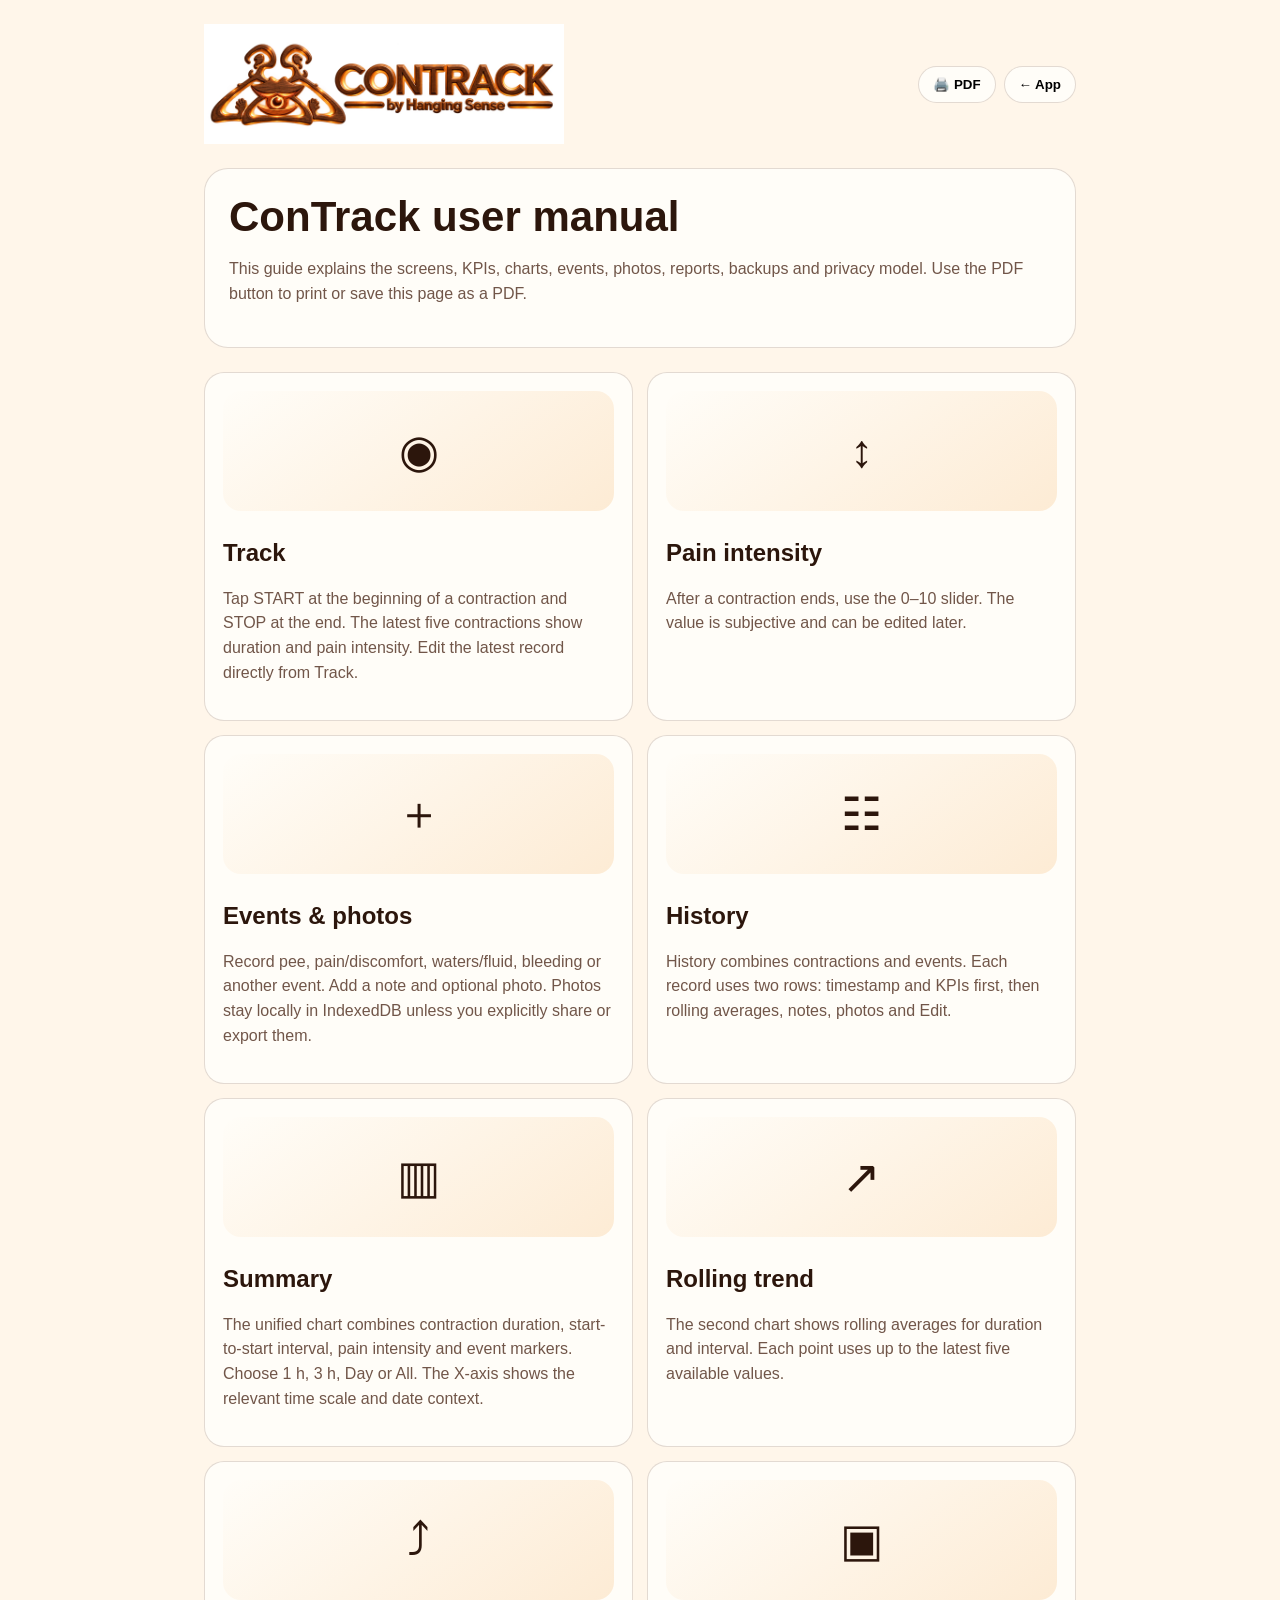
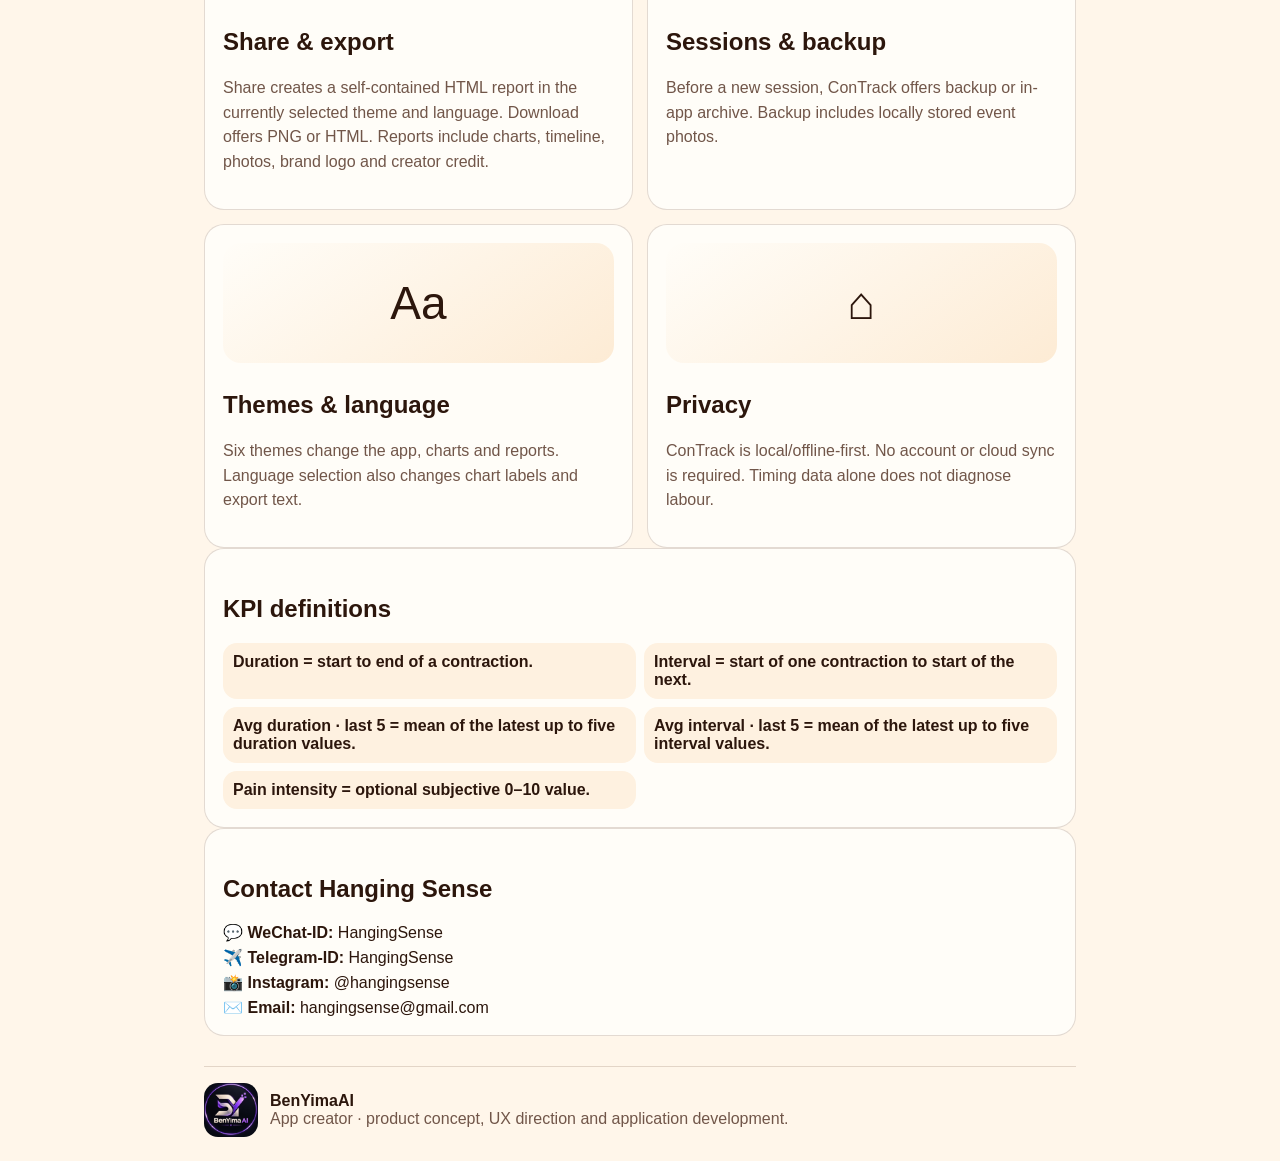
==== user-manual.html @ d6f20c55 "Add printable ConTrack V4.5 user manual" ====
<!doctype html><html lang="en"><head><meta charset="utf-8"><meta name="viewport" content="width=device-width,initial-scale=1"><title>ConTrack User Manual</title><style>:root{--bg:#fff6ea;--surface:#fffdf8;--text:#2c160c;--muted:#715649;--primary:#7b2f0e;--accent:#f39a32;--line:rgba(81,39,15,.16)}*{box-sizing:border-box}body{margin:0;background:var(--bg);color:var(--text);font:16px -apple-system,BlinkMacSystemFont,"Segoe UI",sans-serif}.page{max-width:920px;margin:auto;padding:24px}.top{display:flex;align-items:center;justify-content:space-between;gap:18px}.brand{max-width:360px;width:55%;height:auto}.actions{display:flex;gap:8px;flex-wrap:wrap}.actions button{border:1px solid var(--line);background:var(--surface);padding:10px 14px;border-radius:999px;font-weight:800}.hero{margin:24px 0;padding:24px;border-radius:24px;background:var(--surface);border:1px solid var(--line)}h1{font-size:42px;margin:0 0 6px}h2{margin-top:28px}.sub{color:var(--muted);line-height:1.55}.grid{display:grid;grid-template-columns:1fr 1fr;gap:14px}.card{background:var(--surface);border:1px solid var(--line);border-radius:20px;padding:18px}.visual{height:120px;border-radius:18px;background:linear-gradient(145deg,var(--surface),color-mix(in srgb,var(--accent) 18%,var(--surface)));display:grid;place-items:center;font-size:46px;margin-bottom:12px}.kpi{display:grid;grid-template-columns:1fr 1fr;gap:8px}.pill{padding:10px;border-radius:14px;background:color-mix(in srgb,var(--accent) 12%,var(--surface));font-weight:700}.contact{display:grid;gap:6px}.creator{margin-top:30px;padding-top:16px;border-top:1px solid var(--line);display:flex;align-items:center;gap:12px;color:var(--muted)}.creator img{width:54px;height:54px;border-radius:14px}.creator b{color:var(--text)}@media(max-width:680px){.grid{grid-template-columns:1fr}.top{align-items:flex-start;flex-direction:column}.brand{width:100%;max-width:440px}}@media print{.actions{display:none}.page{max-width:none;padding:10mm}.card,.hero{break-inside:avoid}body{background:#fff}}</style></head><body><main class="page"><div class="top"><img class="brand" src="brand-lockup.png" alt="ConTrack by Hanging Sense"><div class="actions"><button id="printBtn">🖨️ PDF</button><button onclick="history.back()">← App</button></div></div><section class="hero"><h1 id="title">User manual</h1><p class="sub" id="intro"></p></section><div class="grid" id="manualGrid"></div><section class="card"><h2 id="kpiTitle"></h2><div class="kpi" id="kpis"></div></section><section class="card"><h2 id="contactTitle"></h2><div class="contact"><div>💬 <b>WeChat-ID:</b> HangingSense</div><div>✈️ <b>Telegram-ID:</b> HangingSense</div><div>📸 <b>Instagram:</b> @hangingsense</div><div>✉️ <b>Email:</b> hangingsense@gmail.com</div></div></section><div class="creator"><img src="creator-benyima-ai.png" alt="BenYimaAI"><div><b>BenYimaAI</b><br><span id="creatorText"></span></div></div></main><script>const q=new URLSearchParams(location.search),lang=q.get('lang')||'en',theme=q.get('theme')||'hanging';const themes={hanging:['#fff6ea','#fffdf8','#2c160c','#715649','#7b2f0e','#f39a32'],terracotta:['#fff1e9','#fffaf6','#331610','#7c5048','#983f28','#ed8c65'],sage:['#f3f6ed','#fbfcf8','#17251c','#55675b','#365944','#c37432'],plum:['#f8f0f6','#fffafd','#2b1728','#70576d','#60304e','#d47a42'],night:['#101217','#1d2028','#fff5ea','#cbb9a8','#f0a45d','#ffb259'],ivory:['#fbf8f0','#fff','#1d1a17','#696158','#2f2923','#b97834']};const th=themes[theme]||themes.hanging;['--bg','--surface','--text','--muted','--primary','--accent'].forEach((k,i)=>document.documentElement.style.setProperty(k,th[i]));const EN={title:'ConTrack user manual',intro:'This guide explains the screens, KPIs, charts, events, photos, reports, backups and privacy model. Use the PDF button to print or save this page as a PDF.',track:'Track',trackD:'Tap START at the beginning of a contraction and STOP at the end. The latest five contractions show duration and pain intensity. Edit the latest record directly from Track.',pain:'Pain intensity',painD:'After a contraction ends, use the 0–10 slider. The value is subjective and can be edited later.',events:'Events & photos',eventsD:'Record pee, pain/discomfort, waters/fluid, bleeding or another event. Add a note and optional photo. Photos stay locally in IndexedDB unless you explicitly share or export them.',history:'History',historyD:'History combines contractions and events. Each record uses two rows: timestamp and KPIs first, then rolling averages, notes, photos and Edit.',summary:'Summary',summaryD:'The unified chart combines contraction duration, start-to-start interval, pain intensity and event markers. Choose 1 h, 3 h, Day or All. The X-axis shows the relevant time scale and date context.',trend:'Rolling trend',trendD:'The second chart shows rolling averages for duration and interval. Each point uses up to the latest five available values.',reports:'Share & export',reportsD:'Share creates a self-contained HTML report in the currently selected theme and language. Download offers PNG or HTML. Reports include charts, timeline, photos, brand logo and creator credit.',sessions:'Sessions & backup',sessionsD:'Before a new session, ConTrack offers backup or in-app archive. Backup includes locally stored event photos.',themes:'Themes & language',themesD:'Six themes change the app, charts and reports. Language selection also changes chart labels and export text.',privacy:'Privacy',privacyD:'ConTrack is local/offline-first. No account or cloud sync is required. Timing data alone does not diagnose labour.',kpiTitle:'KPI definitions',duration:'Duration = start to end of a contraction.',interval:'Interval = start of one contraction to start of the next.',avgD:'Avg duration · last 5 = mean of the latest up to five duration values.',avgI:'Avg interval · last 5 = mean of the latest up to five interval values.',painK:'Pain intensity = optional subjective 0–10 value.',contactTitle:'Contact Hanging Sense',creatorText:'App creator · product concept, UX direction and application development.'};const DE={title:'ConTrack Bedienungsanleitung',intro:'Diese Anleitung erklärt Bildschirme, KPIs, Diagramme, Ereignisse, Fotos, Berichte, Sicherungen und Datenschutz. Über PDF kann diese Seite gedruckt oder als PDF gespeichert werden.',track:'Track / Wehentimer',trackD:'START beim Beginn einer Wehe und STOP beim Ende tippen. Die letzten fünf Wehen zeigen Dauer und Schmerzintensität. Der letzte Eintrag kann direkt auf Track bearbeitet werden.',pain:'Schmerzintensität',painD:'Nach dem Ende einer Wehe den 0–10-Slider verwenden. Der Wert ist subjektiv und kann später bearbeitet werden.',events:'Ereignisse & Fotos',eventsD:'Toilette, Schmerz/Unwohlsein, Fruchtwasser/Flüssigkeit, Blutung oder anderes erfassen. Notiz und optionales Foto ergänzen. Fotos bleiben lokal in IndexedDB, bis sie aktiv geteilt oder exportiert werden.',history:'Verlauf',historyD:'Der Verlauf kombiniert Wehen und Ereignisse. Jeder Datensatz nutzt zwei Zeilen: Zeitstempel und KPIs oben, darunter Mittelwerte, Notizen, Foto und Bearbeiten.',summary:'Übersicht',summaryD:'Das kombinierte Diagramm zeigt Wehendauer, Start-zu-Start-Intervall, Schmerzintensität und Ereignismarker. 1 h, 3 h, Tag oder Alle wählen. Die X-Achse zeigt Zeit und Datumskontext.',trend:'Trend der letzten 5 Werte',trendD:'Das zweite Diagramm zeigt gleitende Mittelwerte für Dauer und Intervall. Jeder Punkt nutzt bis zu fünf zuletzt verfügbare Werte.',reports:'Teilen & Export',reportsD:'Teilen erzeugt einen eigenständigen HTML-Bericht im aktuell gewählten Design und in der gewählten Sprache. Download bietet PNG oder HTML. Berichte enthalten Charts, Zeitleiste, Fotos, Brand-Logo und Creator.',sessions:'Sitzungen & Sicherung',sessionsD:'Vor einer neuen Sitzung bietet ConTrack Sicherung oder Archivierung in der App an. Die Sicherung umfasst lokal gespeicherte Ereignisfotos.',themes:'Designs & Sprache',themesD:'Sechs Designs verändern App, Diagramme und Berichte. Die Sprachauswahl verändert außerdem Diagrammtexte und Exporttexte.',privacy:'Datenschutz',privacyD:'ConTrack arbeitet lokal/offline-first. Kein Konto oder Cloud-Sync ist erforderlich. Zeitdaten allein diagnostizieren keine Geburt.',kpiTitle:'KPI-Definitionen',duration:'Dauer = Beginn bis Ende einer Wehe.',interval:'Intervall = Beginn einer Wehe bis Beginn der nächsten.',avgD:'Ø Dauer · letzte 5 = Mittelwert der bis zu fünf letzten Dauerwerte.',avgI:'Ø Intervall · letzte 5 = Mittelwert der bis zu fünf letzten Intervallwerte.',painK:'Schmerzintensität = optionaler subjektiver Wert 0–10.',contactTitle:'Kontakt Hanging Sense',creatorText:'App Creator · Produktkonzept, UX-Richtung und Anwendungsentwicklung.'};const minimal={fr:{title:'Mode d’emploi ConTrack',track:'Suivi',history:'Historique',summary:'Résumé',themes:'Thèmes & langue',kpiTitle:'Définitions KPI',contactTitle:'Contact Hanging Sense'},es:{title:'Manual de ConTrack',track:'Seguimiento',history:'Historial',summary:'Resumen',themes:'Temas e idioma',kpiTitle:'Definiciones KPI',contactTitle:'Contacto Hanging Sense'},fa:{title:'راهنمای ConTrack',track:'ردیابی',history:'تاریخچه',summary:'خلاصه',themes:'پوسته و زبان',kpiTitle:'تعریف شاخص‌ها',contactTitle:'تماس با Hanging Sense'},zh:{title:'ConTrack 使用说明',track:'记录',history:'历史',summary:'总结',themes:'主题与语言',kpiTitle:'KPI 定义',contactTitle:'联系 Hanging Sense'},hi:{title:'ConTrack उपयोग निर्देश',track:'ट्रैक',history:'इतिहास',summary:'सारांश',themes:'थीम और भाषा',kpiTitle:'KPI परिभाषाएँ',contactTitle:'Hanging Sense संपर्क'},ar:{title:'دليل ConTrack',track:'التتبع',history:'السجل',summary:'الملخص',themes:'السمات واللغة',kpiTitle:'تعريف المؤشرات',contactTitle:'تواصل Hanging Sense'},ru:{title:'Инструкция ConTrack',track:'Трекер',history:'История',summary:'Сводка',themes:'Темы и язык',kpiTitle:'Определения KPI',contactTitle:'Контакты Hanging Sense'},ko:{title:'ConTrack 사용 설명서',track:'추적',history:'기록',summary:'요약',themes:'테마 및 언어',kpiTitle:'KPI 정의',contactTitle:'Hanging Sense 연락처'},ja:{title:'ConTrack 取扱説明',track:'記録',history:'履歴',summary:'概要',themes:'テーマと言語',kpiTitle:'KPI 定義',contactTitle:'Hanging Sense 連絡先'}};const T=lang==='de'?DE:{...EN,...(minimal[lang]||{})};document.documentElement.lang=lang;document.documentElement.dir=['ar','fa'].includes(lang)?'rtl':'ltr';document.getElementById('title').textContent=T.title;document.getElementById('intro').textContent=T.intro;const cards=[['◉',T.track,T.trackD],['↕',T.pain,T.painD],['＋',T.events,T.eventsD],['☷',T.history,T.historyD],['▥',T.summary,T.summaryD],['↗',T.trend,T.trendD],['⤴',T.reports,T.reportsD],['▣',T.sessions,T.sessionsD],['Aa',T.themes,T.themesD],['⌂',T.privacy,T.privacyD]];document.getElementById('manualGrid').innerHTML=cards.map(c=>`<section class="card"><div class="visual">${c[0]}</div><h2>${c[1]}</h2><p class="sub">${c[2]}</p></section>`).join('');document.getElementById('kpiTitle').textContent=T.kpiTitle;document.getElementById('kpis').innerHTML=[T.duration,T.interval,T.avgD,T.avgI,T.painK].map(x=>`<div class="pill">${x}</div>`).join('');document.getElementById('contactTitle').textContent=T.contactTitle;document.getElementById('creatorText').textContent=T.creatorText;document.getElementById('printBtn').onclick=()=>window.print();</script></body></html>
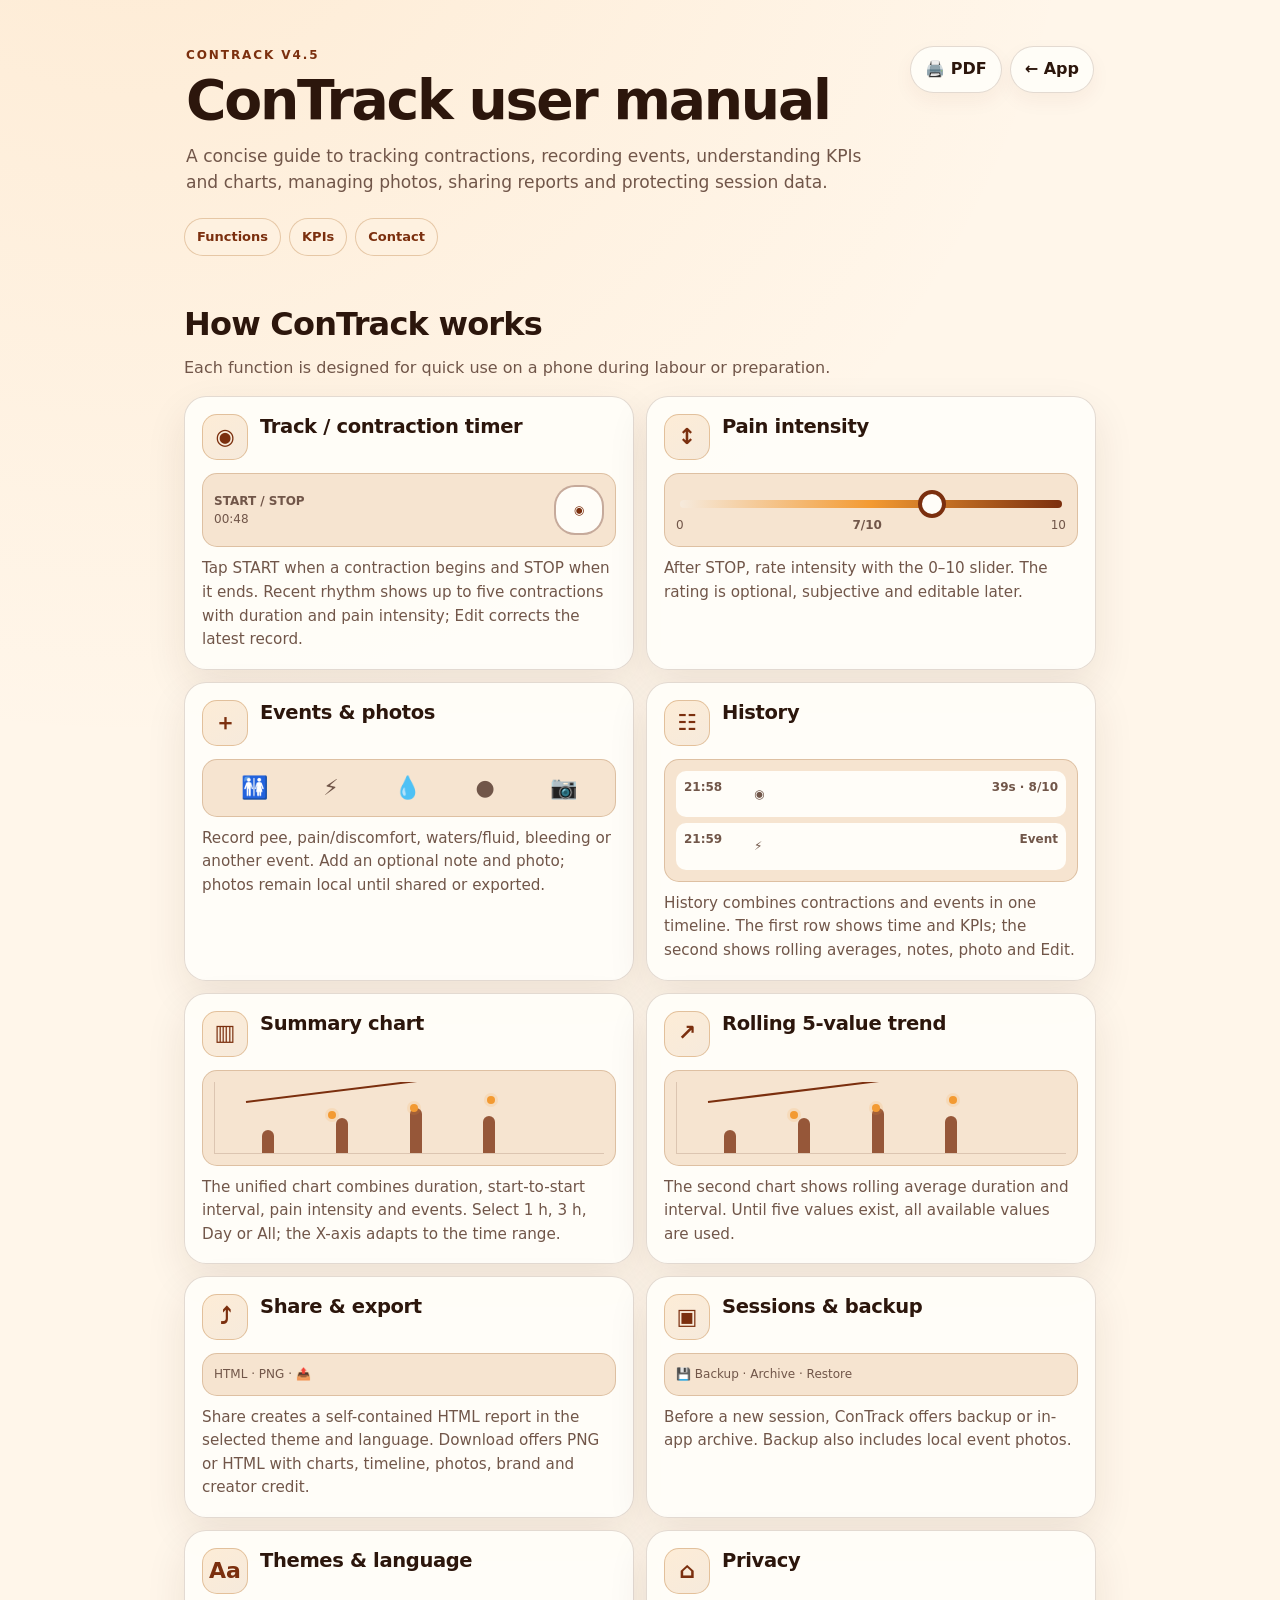
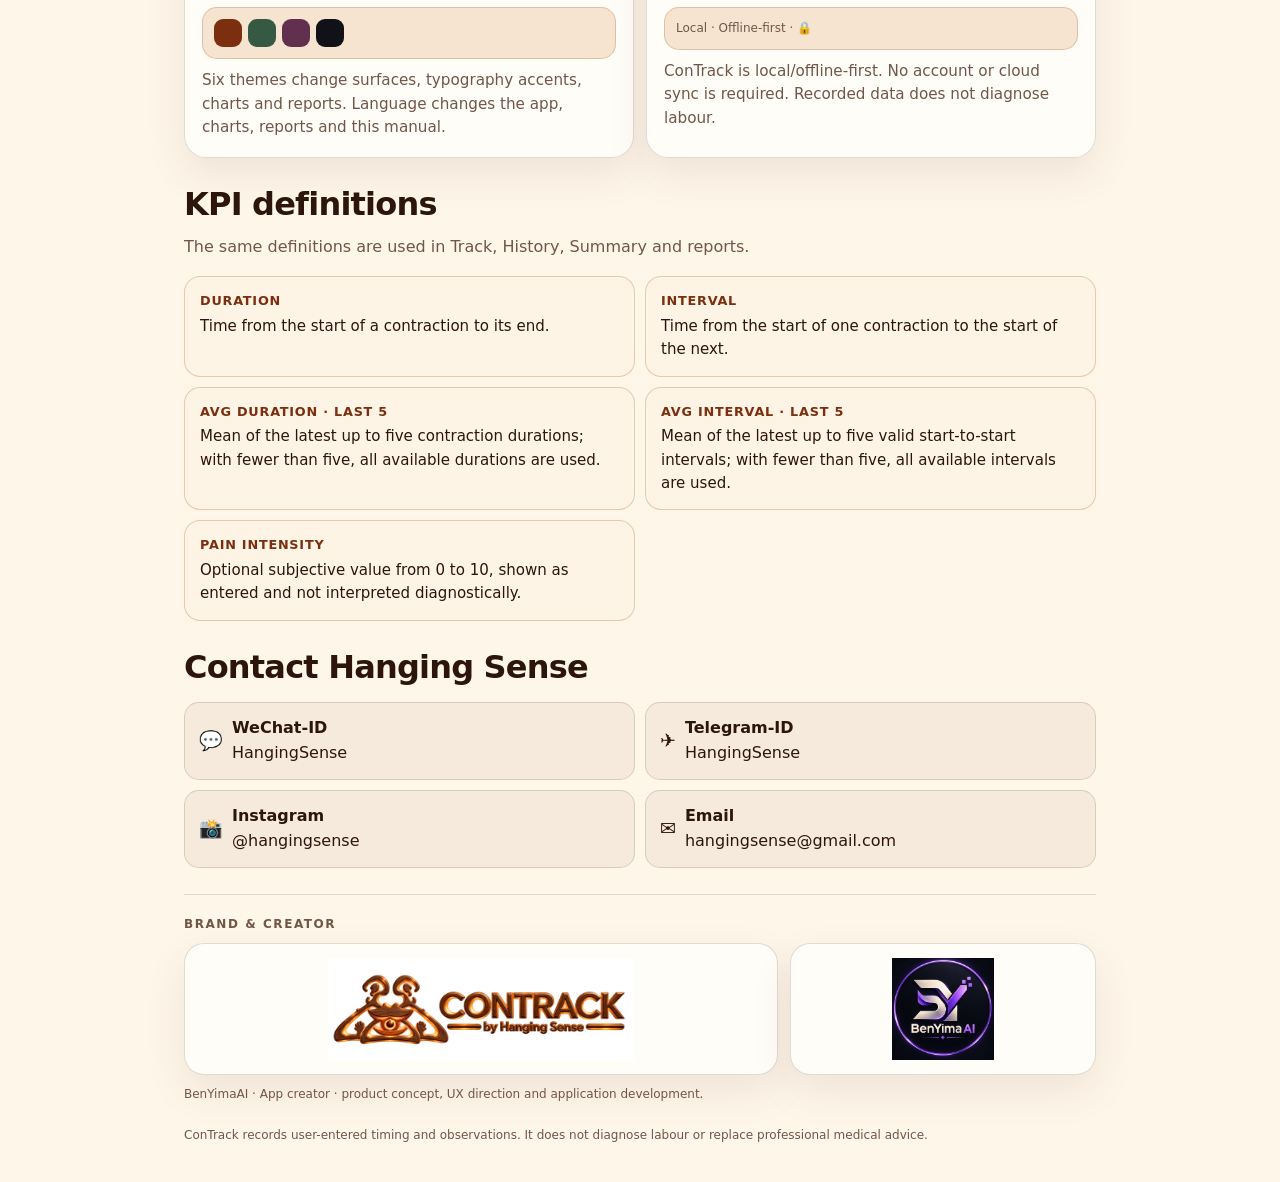
==== commit e640c288: "Refine V4.5 user manual UX, localization, theme fidelity and brand footer" ====
--- a/user-manual.html
+++ b/user-manual.html
@@ -1 +1,40 @@
-<!doctype html><html lang="en"><head><meta charset="utf-8"><meta name="viewport" content="width=device-width,initial-scale=1"><title>ConTrack User Manual</title><style>:root{--bg:#fff6ea;--surface:#fffdf8;--text:#2c160c;--muted:#715649;--primary:#7b2f0e;--accent:#f39a32;--line:rgba(81,39,15,.16)}*{box-sizing:border-box}body{margin:0;background:var(--bg);color:var(--text);font:16px -apple-system,BlinkMacSystemFont,"Segoe UI",sans-serif}.page{max-width:920px;margin:auto;padding:24px}.top{display:flex;align-items:center;justify-content:space-between;gap:18px}.brand{max-width:360px;width:55%;height:auto}.actions{display:flex;gap:8px;flex-wrap:wrap}.actions button{border:1px solid var(--line);background:var(--surface);padding:10px 14px;border-radius:999px;font-weight:800}.hero{margin:24px 0;padding:24px;border-radius:24px;background:var(--surface);border:1px solid var(--line)}h1{font-size:42px;margin:0 0 6px}h2{margin-top:28px}.sub{color:var(--muted);line-height:1.55}.grid{display:grid;grid-template-columns:1fr 1fr;gap:14px}.card{background:var(--surface);border:1px solid var(--line);border-radius:20px;padding:18px}.visual{height:120px;border-radius:18px;background:linear-gradient(145deg,var(--surface),color-mix(in srgb,var(--accent) 18%,var(--surface)));display:grid;place-items:center;font-size:46px;margin-bottom:12px}.kpi{display:grid;grid-template-columns:1fr 1fr;gap:8px}.pill{padding:10px;border-radius:14px;background:color-mix(in srgb,var(--accent) 12%,var(--surface));font-weight:700}.contact{display:grid;gap:6px}.creator{margin-top:30px;padding-top:16px;border-top:1px solid var(--line);display:flex;align-items:center;gap:12px;color:var(--muted)}.creator img{width:54px;height:54px;border-radius:14px}.creator b{color:var(--text)}@media(max-width:680px){.grid{grid-template-columns:1fr}.top{align-items:flex-start;flex-direction:column}.brand{width:100%;max-width:440px}}@media print{.actions{display:none}.page{max-width:none;padding:10mm}.card,.hero{break-inside:avoid}body{background:#fff}}</style></head><body><main class="page"><div class="top"><img class="brand" src="brand-lockup.png" alt="ConTrack by Hanging Sense"><div class="actions"><button id="printBtn">🖨️ PDF</button><button onclick="history.back()">← App</button></div></div><section class="hero"><h1 id="title">User manual</h1><p class="sub" id="intro"></p></section><div class="grid" id="manualGrid"></div><section class="card"><h2 id="kpiTitle"></h2><div class="kpi" id="kpis"></div></section><section class="card"><h2 id="contactTitle"></h2><div class="contact"><div>💬 <b>WeChat-ID:</b> HangingSense</div><div>✈️ <b>Telegram-ID:</b> HangingSense</div><div>📸 <b>Instagram:</b> @hangingsense</div><div>✉️ <b>Email:</b> hangingsense@gmail.com</div></div></section><div class="creator"><img src="creator-benyima-ai.png" alt="BenYimaAI"><div><b>BenYimaAI</b><br><span id="creatorText"></span></div></div></main><script>const q=new URLSearchParams(location.search),lang=q.get('lang')||'en',theme=q.get('theme')||'hanging';const themes={hanging:['#fff6ea','#fffdf8','#2c160c','#715649','#7b2f0e','#f39a32'],terracotta:['#fff1e9','#fffaf6','#331610','#7c5048','#983f28','#ed8c65'],sage:['#f3f6ed','#fbfcf8','#17251c','#55675b','#365944','#c37432'],plum:['#f8f0f6','#fffafd','#2b1728','#70576d','#60304e','#d47a42'],night:['#101217','#1d2028','#fff5ea','#cbb9a8','#f0a45d','#ffb259'],ivory:['#fbf8f0','#fff','#1d1a17','#696158','#2f2923','#b97834']};const th=themes[theme]||themes.hanging;['--bg','--surface','--text','--muted','--primary','--accent'].forEach((k,i)=>document.documentElement.style.setProperty(k,th[i]));const EN={title:'ConTrack user manual',intro:'This guide explains the screens, KPIs, charts, events, photos, reports, backups and privacy model. Use the PDF button to print or save this page as a PDF.',track:'Track',trackD:'Tap START at the beginning of a contraction and STOP at the end. The latest five contractions show duration and pain intensity. Edit the latest record directly from Track.',pain:'Pain intensity',painD:'After a contraction ends, use the 0–10 slider. The value is subjective and can be edited later.',events:'Events & photos',eventsD:'Record pee, pain/discomfort, waters/fluid, bleeding or another event. Add a note and optional photo. Photos stay locally in IndexedDB unless you explicitly share or export them.',history:'History',historyD:'History combines contractions and events. Each record uses two rows: timestamp and KPIs first, then rolling averages, notes, photos and Edit.',summary:'Summary',summaryD:'The unified chart combines contraction duration, start-to-start interval, pain intensity and event markers. Choose 1 h, 3 h, Day or All. The X-axis shows the relevant time scale and date context.',trend:'Rolling trend',trendD:'The second chart shows rolling averages for duration and interval. Each point uses up to the latest five available values.',reports:'Share & export',reportsD:'Share creates a self-contained HTML report in the currently selected theme and language. Download offers PNG or HTML. Reports include charts, timeline, photos, brand logo and creator credit.',sessions:'Sessions & backup',sessionsD:'Before a new session, ConTrack offers backup or in-app archive. Backup includes locally stored event photos.',themes:'Themes & language',themesD:'Six themes change the app, charts and reports. Language selection also changes chart labels and export text.',privacy:'Privacy',privacyD:'ConTrack is local/offline-first. No account or cloud sync is required. Timing data alone does not diagnose labour.',kpiTitle:'KPI definitions',duration:'Duration = start to end of a contraction.',interval:'Interval = start of one contraction to start of the next.',avgD:'Avg duration · last 5 = mean of the latest up to five duration values.',avgI:'Avg interval · last 5 = mean of the latest up to five interval values.',painK:'Pain intensity = optional subjective 0–10 value.',contactTitle:'Contact Hanging Sense',creatorText:'App creator · product concept, UX direction and application development.'};const DE={title:'ConTrack Bedienungsanleitung',intro:'Diese Anleitung erklärt Bildschirme, KPIs, Diagramme, Ereignisse, Fotos, Berichte, Sicherungen und Datenschutz. Über PDF kann diese Seite gedruckt oder als PDF gespeichert werden.',track:'Track / Wehentimer',trackD:'START beim Beginn einer Wehe und STOP beim Ende tippen. Die letzten fünf Wehen zeigen Dauer und Schmerzintensität. Der letzte Eintrag kann direkt auf Track bearbeitet werden.',pain:'Schmerzintensität',painD:'Nach dem Ende einer Wehe den 0–10-Slider verwenden. Der Wert ist subjektiv und kann später bearbeitet werden.',events:'Ereignisse & Fotos',eventsD:'Toilette, Schmerz/Unwohlsein, Fruchtwasser/Flüssigkeit, Blutung oder anderes erfassen. Notiz und optionales Foto ergänzen. Fotos bleiben lokal in IndexedDB, bis sie aktiv geteilt oder exportiert werden.',history:'Verlauf',historyD:'Der Verlauf kombiniert Wehen und Ereignisse. Jeder Datensatz nutzt zwei Zeilen: Zeitstempel und KPIs oben, darunter Mittelwerte, Notizen, Foto und Bearbeiten.',summary:'Übersicht',summaryD:'Das kombinierte Diagramm zeigt Wehendauer, Start-zu-Start-Intervall, Schmerzintensität und Ereignismarker. 1 h, 3 h, Tag oder Alle wählen. Die X-Achse zeigt Zeit und Datumskontext.',trend:'Trend der letzten 5 Werte',trendD:'Das zweite Diagramm zeigt gleitende Mittelwerte für Dauer und Intervall. Jeder Punkt nutzt bis zu fünf zuletzt verfügbare Werte.',reports:'Teilen & Export',reportsD:'Teilen erzeugt einen eigenständigen HTML-Bericht im aktuell gewählten Design und in der gewählten Sprache. Download bietet PNG oder HTML. Berichte enthalten Charts, Zeitleiste, Fotos, Brand-Logo und Creator.',sessions:'Sitzungen & Sicherung',sessionsD:'Vor einer neuen Sitzung bietet ConTrack Sicherung oder Archivierung in der App an. Die Sicherung umfasst lokal gespeicherte Ereignisfotos.',themes:'Designs & Sprache',themesD:'Sechs Designs verändern App, Diagramme und Berichte. Die Sprachauswahl verändert außerdem Diagrammtexte und Exporttexte.',privacy:'Datenschutz',privacyD:'ConTrack arbeitet lokal/offline-first. Kein Konto oder Cloud-Sync ist erforderlich. Zeitdaten allein diagnostizieren keine Geburt.',kpiTitle:'KPI-Definitionen',duration:'Dauer = Beginn bis Ende einer Wehe.',interval:'Intervall = Beginn einer Wehe bis Beginn der nächsten.',avgD:'Ø Dauer · letzte 5 = Mittelwert der bis zu fünf letzten Dauerwerte.',avgI:'Ø Intervall · letzte 5 = Mittelwert der bis zu fünf letzten Intervallwerte.',painK:'Schmerzintensität = optionaler subjektiver Wert 0–10.',contactTitle:'Kontakt Hanging Sense',creatorText:'App Creator · Produktkonzept, UX-Richtung und Anwendungsentwicklung.'};const minimal={fr:{title:'Mode d’emploi ConTrack',track:'Suivi',history:'Historique',summary:'Résumé',themes:'Thèmes & langue',kpiTitle:'Définitions KPI',contactTitle:'Contact Hanging Sense'},es:{title:'Manual de ConTrack',track:'Seguimiento',history:'Historial',summary:'Resumen',themes:'Temas e idioma',kpiTitle:'Definiciones KPI',contactTitle:'Contacto Hanging Sense'},fa:{title:'راهنمای ConTrack',track:'ردیابی',history:'تاریخچه',summary:'خلاصه',themes:'پوسته و زبان',kpiTitle:'تعریف شاخص‌ها',contactTitle:'تماس با Hanging Sense'},zh:{title:'ConTrack 使用说明',track:'记录',history:'历史',summary:'总结',themes:'主题与语言',kpiTitle:'KPI 定义',contactTitle:'联系 Hanging Sense'},hi:{title:'ConTrack उपयोग निर्देश',track:'ट्रैक',history:'इतिहास',summary:'सारांश',themes:'थीम और भाषा',kpiTitle:'KPI परिभाषाएँ',contactTitle:'Hanging Sense संपर्क'},ar:{title:'دليل ConTrack',track:'التتبع',history:'السجل',summary:'الملخص',themes:'السمات واللغة',kpiTitle:'تعريف المؤشرات',contactTitle:'تواصل Hanging Sense'},ru:{title:'Инструкция ConTrack',track:'Трекер',history:'История',summary:'Сводка',themes:'Темы и язык',kpiTitle:'Определения KPI',contactTitle:'Контакты Hanging Sense'},ko:{title:'ConTrack 사용 설명서',track:'추적',history:'기록',summary:'요약',themes:'테마 및 언어',kpiTitle:'KPI 정의',contactTitle:'Hanging Sense 연락처'},ja:{title:'ConTrack 取扱説明',track:'記録',history:'履歴',summary:'概要',themes:'テーマと言語',kpiTitle:'KPI 定義',contactTitle:'Hanging Sense 連絡先'}};const T=lang==='de'?DE:{...EN,...(minimal[lang]||{})};document.documentElement.lang=lang;document.documentElement.dir=['ar','fa'].includes(lang)?'rtl':'ltr';document.getElementById('title').textContent=T.title;document.getElementById('intro').textContent=T.intro;const cards=[['◉',T.track,T.trackD],['↕',T.pain,T.painD],['＋',T.events,T.eventsD],['☷',T.history,T.historyD],['▥',T.summary,T.summaryD],['↗',T.trend,T.trendD],['⤴',T.reports,T.reportsD],['▣',T.sessions,T.sessionsD],['Aa',T.themes,T.themesD],['⌂',T.privacy,T.privacyD]];document.getElementById('manualGrid').innerHTML=cards.map(c=>`<section class="card"><div class="visual">${c[0]}</div><h2>${c[1]}</h2><p class="sub">${c[2]}</p></section>`).join('');document.getElementById('kpiTitle').textContent=T.kpiTitle;document.getElementById('kpis').innerHTML=[T.duration,T.interval,T.avgD,T.avgI,T.painK].map(x=>`<div class="pill">${x}</div>`).join('');document.getElementById('contactTitle').textContent=T.contactTitle;document.getElementById('creatorText').textContent=T.creatorText;document.getElementById('printBtn').onclick=()=>window.print();</script></body></html>+<!doctype html>
+<html lang="en" dir="ltr">
+<head>
+<meta charset="utf-8">
+<meta name="viewport" content="width=device-width,initial-scale=1,viewport-fit=cover">
+<meta name="theme-color" content="#fff6ea">
+<title>ConTrack User Manual</title>
+<style>
+:root{--bg:#fff6ea;--surface:#fffdf8;--surface2:#f6eadc;--text:#2c160c;--muted:#715649;--primary:#7b2f0e;--accent:#f39a32;--line:rgba(81,39,15,.16);--shadow:0 16px 42px rgba(65,31,11,.09);--display:ui-rounded,"SF Pro Rounded","Avenir Next",system-ui,-apple-system,sans-serif;--body:"Avenir Next","SF Pro Text",system-ui,-apple-system,BlinkMacSystemFont,"Segoe UI",sans-serif}*{box-sizing:border-box}html{scroll-behavior:smooth}body{margin:0;background:radial-gradient(circle at 10% -8%,color-mix(in srgb,var(--accent) 13%,transparent),transparent 30%),var(--bg);color:var(--text);font-family:var(--body);font-size:16px;line-height:1.55;-webkit-font-smoothing:antialiased;text-rendering:optimizeLegibility}button,a{font:inherit}.page{max-width:980px;margin:auto;padding:clamp(18px,4vw,34px)}.header{display:grid;grid-template-columns:1fr auto;gap:18px;align-items:start;padding:12px 2px 8px}.eyebrow{font-size:12px;letter-spacing:.16em;text-transform:uppercase;color:var(--primary);font-weight:900}.header h1{font-family:var(--display);font-size:clamp(2.05rem,6vw,3.45rem);line-height:1;letter-spacing:-.04em;margin:8px 0 0;max-width:760px;text-align:left;hyphens:auto;overflow-wrap:anywhere}.header p{max-width:760px;margin:15px 0 0;color:var(--muted);font-size:clamp(.96rem,2vw,1.07rem)}.actions{display:flex;gap:8px;flex-wrap:wrap;justify-content:flex-end}.action{min-height:44px;border:1px solid var(--line);background:color-mix(in srgb,var(--surface) 94%,transparent);color:var(--text);padding:10px 14px;border-radius:999px;font-weight:850;box-shadow:0 8px 20px color-mix(in srgb,var(--primary) 5%,transparent)}.quick{display:flex;gap:8px;overflow:auto;padding:14px 0 22px;scrollbar-width:none}.quick::-webkit-scrollbar{display:none}.quick a{white-space:nowrap;text-decoration:none;color:var(--primary);font-weight:850;font-size:13px;padding:8px 12px;border-radius:999px;background:color-mix(in srgb,var(--accent) 12%,var(--surface));border:1px solid color-mix(in srgb,var(--accent) 18%,var(--line))}.section-title{font-family:var(--display);font-size:clamp(1.5rem,3.5vw,2rem);letter-spacing:-.025em;margin:22px 0 10px}.section-note{margin:-4px 0 16px;color:var(--muted)}.grid{display:grid;grid-template-columns:repeat(2,minmax(0,1fr));gap:12px}.card{background:color-mix(in srgb,var(--surface) 96%,transparent);border:1px solid var(--line);border-radius:22px;padding:17px;box-shadow:var(--shadow);break-inside:avoid}.card-head{display:flex;align-items:flex-start;gap:12px}.icon{width:46px;height:46px;flex:0 0 46px;border-radius:15px;display:grid;place-items:center;background:linear-gradient(145deg,color-mix(in srgb,var(--accent) 17%,var(--surface)),var(--surface2));border:1px solid color-mix(in srgb,var(--accent) 22%,var(--line));font-size:22px;font-weight:900;color:var(--primary)}.card h2{font-family:var(--display);font-size:1.22rem;line-height:1.15;margin:2px 0 0;letter-spacing:-.018em}.card p{margin:10px 0 0;color:var(--muted);font-size:.95rem}.mini{margin-top:13px;padding:11px;border-radius:15px;background:color-mix(in srgb,var(--accent) 7%,var(--surface2));border:1px solid color-mix(in srgb,var(--accent) 11%,var(--line));font-size:12px;color:var(--muted)}.mini-timer{display:flex;align-items:center;justify-content:space-between}.mini-orb{width:50px;height:50px;border-radius:42%;display:grid;place-items:center;background:var(--surface);border:2px solid color-mix(in srgb,var(--primary) 28%,var(--line));font-weight:900;color:var(--primary)}.mini-slider{height:8px;border-radius:99px;background:linear-gradient(90deg,var(--surface2),var(--accent),var(--primary));position:relative;margin:15px 4px 8px}.mini-slider:after{content:"";position:absolute;left:66%;top:50%;width:20px;height:20px;border-radius:50%;background:var(--surface);border:4px solid var(--primary);transform:translate(-50%,-50%)}.mini-history{display:grid;gap:6px}.mini-history span{display:grid;grid-template-columns:55px 1fr auto;gap:7px;padding:7px 8px;border-radius:10px;background:var(--surface)}.mini-chart{height:72px;position:relative;border-left:1px solid var(--line);border-bottom:1px solid var(--line);overflow:hidden}.mini-chart .bar{position:absolute;bottom:0;width:12px;border-radius:6px 6px 0 0;background:var(--primary);opacity:.78}.mini-chart .b1{left:12%;height:32%}.mini-chart .b2{left:31%;height:48%}.mini-chart .b3{left:50%;height:63%}.mini-chart .b4{left:69%;height:52%}.mini-chart .line{position:absolute;left:8%;right:7%;top:28%;height:2px;background:var(--primary);transform:rotate(-7deg);transform-origin:left center}.mini-chart .dot{position:absolute;width:8px;height:8px;border-radius:50%;background:var(--accent);box-shadow:0 0 0 3px color-mix(in srgb,var(--accent) 14%,transparent)}.mini-chart .d1{left:29%;top:42%}.mini-chart .d2{left:50%;top:31%}.mini-chart .d3{left:70%;top:20%}.kpis{display:grid;grid-template-columns:repeat(2,minmax(0,1fr));gap:10px}.kpi{padding:14px 15px;border-radius:16px;background:color-mix(in srgb,var(--accent) 9%,var(--surface));border:1px solid color-mix(in srgb,var(--accent) 16%,var(--line));font-size:.94rem}.kpi b{display:block;color:var(--primary);font-size:.8rem;text-transform:uppercase;letter-spacing:.06em;margin-bottom:4px}.contact{display:grid;grid-template-columns:repeat(2,minmax(0,1fr));gap:10px}.contact a,.contact div{display:flex;align-items:center;gap:9px;padding:13px 14px;border-radius:15px;background:var(--surface2);border:1px solid var(--line);color:var(--text);text-decoration:none}.contact .emoji{font-size:19px}.brand-footer{margin-top:26px;padding-top:20px;border-top:1px solid var(--line)}.brand-footer-title{font-size:12px;letter-spacing:.13em;text-transform:uppercase;color:var(--muted);font-weight:900;margin-bottom:10px}.brand-pair{display:grid;grid-template-columns:minmax(0,1.55fr) minmax(0,.8fr);gap:12px;align-items:stretch}.logo-card{min-height:118px;background:var(--surface);border:1px solid var(--line);border-radius:20px;padding:14px;display:flex;align-items:center;justify-content:center;box-shadow:var(--shadow)}.logo-card img{display:block;max-width:100%;max-height:102px;width:auto;height:auto;object-fit:contain;image-rendering:auto}.creator-copy{margin-top:10px;color:var(--muted);font-size:12px;text-align:left}.legal{margin:22px 0 4px;color:var(--muted);font-size:12px}[dir="rtl"] .header h1,[dir="rtl"] .header p,[dir="rtl"] .creator-copy{text-align:right}[dir="rtl"] .actions{justify-content:flex-start}@media(max-width:720px){.header{grid-template-columns:1fr}.actions{justify-content:flex-start}.grid,.kpis,.contact{grid-template-columns:1fr}.brand-pair{grid-template-columns:minmax(0,1.45fr) minmax(0,.85fr)}.logo-card{min-height:92px;padding:10px}.logo-card img{max-height:80px}.card{padding:16px}.page{padding:18px}.header h1{font-size:clamp(2rem,10vw,2.65rem)}}@media(max-width:380px){.brand-pair{grid-template-columns:1fr 1fr}.logo-card img{max-height:66px}.action{padding:9px 12px}}@page{size:A4;margin:12mm}@media print{*{-webkit-print-color-adjust:exact;print-color-adjust:exact}.actions,.quick{display:none}.page{max-width:none;padding:0}.header{grid-template-columns:1fr;margin-bottom:8mm}.header h1{font-size:28pt}.header p{font-size:10.5pt}.grid{gap:4mm}.card{box-shadow:none;border-radius:5mm;padding:5mm}.card p{font-size:9.5pt}.section-title{font-size:18pt}.brand-footer{break-inside:avoid}.logo-card{box-shadow:none}.legal{font-size:8pt}body{background:var(--bg)}}
+</style>
+</head>
+<body>
+<main class="page">
+<header class="header"><div><div class="eyebrow">CONTRACK V4.5</div><h1 id="title">ConTrack user manual</h1><p id="intro"></p></div><div class="actions"><button class="action" id="printBtn">🖨️ <span id="pdfLabel">PDF</span></button><button class="action" id="backBtn">← <span id="appLabel">App</span></button></div></header>
+<nav class="quick" id="quickNav"></nav>
+<section id="functions"><h2 class="section-title" id="functionsTitle"></h2><p class="section-note" id="functionsNote"></p><div class="grid" id="manualGrid"></div></section>
+<section id="kpi-section"><h2 class="section-title" id="kpiTitle"></h2><p class="section-note" id="kpiNote"></p><div class="kpis" id="kpis"></div></section>
+<section id="contact-section"><h2 class="section-title" id="contactTitle"></h2><div class="contact"><div><span class="emoji">💬</span><span><b>WeChat-ID</b><br>HangingSense</span></div><div><span class="emoji">✈️</span><span><b>Telegram-ID</b><br>HangingSense</span></div><a href="https://www.instagram.com/hangingsense" target="_blank" rel="noreferrer"><span class="emoji">📸</span><span><b>Instagram</b><br>@hangingsense</span></a><a href="mailto:hangingsense@gmail.com"><span class="emoji">✉️</span><span><b>Email</b><br>hangingsense@gmail.com</span></a></div></section>
+<footer class="brand-footer"><div class="brand-footer-title" id="brandFooterTitle"></div><div class="brand-pair"><div class="logo-card"><img src="brand-lockup.png" alt="ConTrack by Hanging Sense"></div><div class="logo-card"><img src="creator-benyima-ai.png" alt="BenYimaAI"></div></div><div class="creator-copy" id="creatorText"></div><div class="legal" id="legalText"></div></footer>
+</main>
+<script>
+const q=new URLSearchParams(location.search);let lang=q.get('lang'),theme=q.get('theme');try{const s=JSON.parse(localStorage.getItem('contrack_hangingsense_v4_5')||'null');lang=lang||s?.lang;theme=theme||s?.theme}catch{}lang=lang||'en';theme=theme||'hanging';
+const themes={hanging:{bg:'#fff6ea',surface:'#fffdf8',surface2:'#f6eadc',text:'#2c160c',muted:'#715649',primary:'#7b2f0e',accent:'#f39a32',display:'ui-rounded,"SF Pro Rounded","Avenir Next",system-ui,sans-serif'},terracotta:{bg:'#fff1e9',surface:'#fffaf6',surface2:'#f4d2c6',text:'#331610',muted:'#7c5048',primary:'#983f28',accent:'#ed8c65',display:'"Avenir Next",system-ui,sans-serif'},sage:{bg:'#f3f6ed',surface:'#fbfcf8',surface2:'#e5eadc',text:'#17251c',muted:'#55675b',primary:'#365944',accent:'#c37432',display:'"Trebuchet MS",system-ui,sans-serif'},plum:{bg:'#f8f0f6',surface:'#fffafd',surface2:'#f0dfea',text:'#2b1728',muted:'#70576d',primary:'#60304e',accent:'#d47a42',display:'Georgia,"Times New Roman",serif'},night:{bg:'#101217',surface:'#1d2028',surface2:'#252936',text:'#fff5ea',muted:'#cbb9a8',primary:'#f0a45d',accent:'#ffb259',display:'ui-monospace,Menlo,monospace'},ivory:{bg:'#fbf8f0',surface:'#fff',surface2:'#f0eadf',text:'#1d1a17',muted:'#696158',primary:'#2f2923',accent:'#b97834',display:'"Avenir Next",system-ui,sans-serif'}};const th=themes[theme]||themes.hanging;for(const [k,v] of Object.entries(th))document.documentElement.style.setProperty(`--${k}`,v);document.querySelector('meta[name="theme-color"]').content=th.bg;
+const EN={title:'ConTrack user manual',intro:'A concise guide to tracking contractions, recording events, understanding KPIs and charts, managing photos, sharing reports and protecting session data.',pdf:'PDF',app:'App',functionsTitle:'How ConTrack works',functionsNote:'Each function is designed for quick use on a phone during labour or preparation.',quickFunctions:'Functions',quickKpis:'KPIs',quickContact:'Contact',track:'Track / contraction timer',trackD:'Tap START when a contraction begins and STOP when it ends. Recent rhythm shows up to five contractions with duration and pain intensity; Edit corrects the latest record.',pain:'Pain intensity',painD:'After STOP, rate intensity with the 0–10 slider. The rating is optional, subjective and editable later.',events:'Events & photos',eventsD:'Record pee, pain/discomfort, waters/fluid, bleeding or another event. Add an optional note and photo; photos remain local until shared or exported.',history:'History',historyD:'History combines contractions and events in one timeline. The first row shows time and KPIs; the second shows rolling averages, notes, photo and Edit.',summary:'Summary chart',summaryD:'The unified chart combines duration, start-to-start interval, pain intensity and events. Select 1 h, 3 h, Day or All; the X-axis adapts to the time range.',trend:'Rolling 5-value trend',trendD:'The second chart shows rolling average duration and interval. Until five values exist, all available values are used.',reports:'Share & export',reportsD:'Share creates a self-contained HTML report in the selected theme and language. Download offers PNG or HTML with charts, timeline, photos, brand and creator credit.',sessions:'Sessions & backup',sessionsD:'Before a new session, ConTrack offers backup or in-app archive. Backup also includes local event photos.',themes:'Themes & language',themesD:'Six themes change surfaces, typography accents, charts and reports. Language changes the app, charts, reports and this manual.',privacy:'Privacy',privacyD:'ConTrack is local/offline-first. No account or cloud sync is required. Recorded data does not diagnose labour.',kpiTitle:'KPI definitions',kpiNote:'The same definitions are used in Track, History, Summary and reports.',kDuration:'Duration',duration:'Time from the start of a contraction to its end.',kInterval:'Interval',interval:'Time from the start of one contraction to the start of the next.',kAvgD:'Avg duration · last 5',avgD:'Mean of the latest up to five contraction durations; with fewer than five, all available durations are used.',kAvgI:'Avg interval · last 5',avgI:'Mean of the latest up to five valid start-to-start intervals; with fewer than five, all available intervals are used.',kPain:'Pain intensity',painK:'Optional subjective value from 0 to 10, shown as entered and not interpreted diagnostically.',contactTitle:'Contact Hanging Sense',brandFooterTitle:'Brand & creator',creatorText:'BenYimaAI · App creator · product concept, UX direction and application development.',legal:'ConTrack records user-entered timing and observations. It does not diagnose labour or replace professional medical advice.'};
+const packs={
+de:{title:'ConTrack Bedienungsanleitung',intro:'Eine kompakte Anleitung zum Erfassen von Wehen und Ereignissen, zum Verstehen der KPIs und Diagramme, zum Umgang mit Fotos, zum Teilen von Berichten und zum Sichern von Sitzungsdaten.',functionsTitle:'So funktioniert ConTrack',functionsNote:'Alle Funktionen sind für die schnelle Smartphone-Nutzung während Geburtsvorbereitung und Wehen ausgelegt.',quickFunctions:'Funktionen',quickContact:'Kontakt',track:'Track / Wehentimer',trackD:'START beim Beginn einer Wehe und STOP beim Ende tippen. Der letzte Rhythmus zeigt bis zu fünf Wehen mit Dauer und Schmerzintensität; Bearbeiten korrigiert den letzten Eintrag.',pain:'Schmerzintensität',painD:'Nach STOP die Intensität mit dem 0–10-Slider bewerten. Die Angabe ist optional, subjektiv und später bearbeitbar.',events:'Ereignisse & Fotos',eventsD:'Toilette, Schmerz/Unwohlsein, Fruchtwasser/Flüssigkeit, Blutung oder anderes erfassen. Optional Notiz und Foto ergänzen; Fotos bleiben lokal bis zum Teilen oder Export.',history:'Verlauf',historyD:'Der Verlauf kombiniert Wehen und Ereignisse. Oben stehen Zeit und KPIs, darunter Rolling-Mittelwerte, Notiz, Foto und Bearbeiten.',summary:'Übersichtsdiagramm',summaryD:'Das kombinierte Diagramm zeigt Dauer, Start-zu-Start-Intervall, Schmerzintensität und Ereignisse. 1 h, 3 h, Tag oder Alle wählen; die X-Achse passt sich an.',trend:'Trend der letzten 5 Werte',trendD:'Das zweite Diagramm zeigt den gleitenden Durchschnitt von Dauer und Intervall. Bei weniger als fünf Werten werden alle vorhandenen Werte verwendet.',reports:'Teilen & Export',reportsD:'Teilen erzeugt einen eigenständigen HTML-Bericht im gewählten Design und in der gewählten Sprache. Download bietet PNG oder HTML mit Charts, Zeitleiste, Fotos, Brand und Creator.',sessions:'Sitzungen & Sicherung',sessionsD:'Vor einer neuen Sitzung bietet ConTrack Sicherung oder Archivierung in der App an. Die Sicherung enthält auch lokale Ereignisfotos.',themes:'Designs & Sprache',themesD:'Sechs Designs verändern Oberflächen, Typografie-Akzente, Diagramme und Berichte. Die Sprache aktualisiert App, Charts, Berichte und diese Anleitung.',privacy:'Datenschutz',privacyD:'ConTrack arbeitet lokal/offline-first. Kein Konto oder Cloud-Sync ist erforderlich. Aufzeichnungen stellen keine Diagnose dar.',kpiTitle:'KPI-Definitionen',kpiNote:'Dieselben Definitionen gelten auf Track, im Verlauf, in der Übersicht und in Berichten.',kDuration:'Dauer',duration:'Zeit vom Beginn einer Wehe bis zu ihrem Ende.',kInterval:'Intervall',interval:'Zeit vom Beginn einer Wehe bis zum Beginn der nächsten.',kAvgD:'Ø Dauer · letzte 5',avgD:'Mittelwert der bis zu fünf letzten Wehendauern; bei weniger als fünf werden alle vorhandenen Dauern verwendet.',kAvgI:'Ø Intervall · letzte 5',avgI:'Mittelwert der bis zu fünf letzten gültigen Start-zu-Start-Intervalle; bei weniger als fünf werden alle vorhandenen Intervalle verwendet.',kPain:'Schmerzintensität',painK:'Optionale subjektive Angabe von 0 bis 10; sie wird wie erfasst angezeigt und nicht diagnostisch interpretiert.',contactTitle:'Kontakt Hanging Sense',brandFooterTitle:'Brand & Creator',creatorText:'BenYimaAI · App Creator · Produktkonzept, UX-Richtung und Anwendungsentwicklung.',legal:'ConTrack erfasst vom Nutzer eingegebene Zeiten und Beobachtungen. Die App diagnostiziert keine Geburt und ersetzt keine professionelle medizinische Beratung.'},
+fr:{title:'Mode d’emploi ConTrack',intro:'Guide concis pour chronométrer les contractions, enregistrer les événements, comprendre les KPI et graphiques, gérer les photos, partager les rapports et protéger les données.',functionsTitle:'Fonctionnement de ConTrack',functionsNote:'Chaque fonction est conçue pour une utilisation rapide sur téléphone.',quickFunctions:'Fonctions',quickContact:'Contact',track:'Suivi / minuteur',trackD:'Touchez DÉMARRER au début et ARRÊTER à la fin. Le rythme récent montre jusqu’à cinq contractions avec durée et douleur; Modifier corrige le dernier enregistrement.',pain:'Intensité de la douleur',painD:'Après ARRÊTER, utilisez le curseur 0–10. La valeur est facultative, subjective et modifiable.',events:'Événements et photos',eventsD:'Enregistrez miction, douleur/inconfort, eaux/liquide, saignement ou autre. Note et photo sont facultatives et restent locales avant partage ou export.',history:'Historique',historyD:'L’historique réunit contractions et événements. La première ligne affiche heure et KPI; la seconde, moyennes glissantes, notes, photo et Modifier.',summary:'Graphique récapitulatif',summaryD:'Le graphique combine durée, intervalle début-à-début, douleur et événements. Choisissez 1 h, 3 h, Jour ou Tout; l’axe X s’adapte.',trend:'Tendance glissante sur 5 valeurs',trendD:'Le second graphique montre les moyennes glissantes de durée et d’intervalle; avant cinq valeurs, toutes les valeurs disponibles sont utilisées.',reports:'Partage et export',reportsD:'Le partage crée un rapport HTML dans le thème et la langue sélectionnés. Le téléchargement propose PNG ou HTML avec graphiques, chronologie, photos, marque et créateur.',sessions:'Sessions et sauvegarde',sessionsD:'Avant une nouvelle session, ConTrack propose sauvegarde ou archivage. La sauvegarde inclut aussi les photos locales.',themes:'Thèmes et langue',themesD:'Six thèmes modifient surfaces, accents typographiques, graphiques et rapports. La langue actualise aussi ce guide.',privacy:'Confidentialité',privacyD:'ConTrack fonctionne localement et hors ligne par défaut. Aucun compte ni cloud n’est requis; les données ne diagnostiquent pas le travail.',kpiTitle:'Définitions KPI',kpiNote:'Les mêmes définitions sont utilisées dans Suivi, Historique, Résumé et les rapports.',kDuration:'Durée',duration:'Temps entre le début et la fin d’une contraction.',kInterval:'Intervalle',interval:'Temps entre le début d’une contraction et le début de la suivante.',kAvgD:'Durée moyenne · 5 dernières',avgD:'Moyenne des cinq dernières durées au maximum; s’il y en a moins, toutes sont utilisées.',kAvgI:'Intervalle moyen · 5 derniers',avgI:'Moyenne des cinq derniers intervalles valides au maximum; s’il y en a moins, tous sont utilisés.',kPain:'Intensité de la douleur',painK:'Valeur subjective facultative de 0 à 10, affichée telle que saisie et sans interprétation diagnostique.',contactTitle:'Contact Hanging Sense',brandFooterTitle:'Marque et créateur',creatorText:'BenYimaAI · Créateur de l’app · concept produit, direction UX et développement.',legal:'ConTrack enregistre les horaires et observations saisis. Il ne diagnostique pas le travail et ne remplace pas un avis médical professionnel.'},
+es:{title:'Manual de ConTrack',intro:'Guía breve para cronometrar contracciones, registrar eventos, comprender KPI y gráficos, gestionar fotos, compartir informes y proteger los datos.',functionsTitle:'Cómo funciona ConTrack',functionsNote:'Cada función está pensada para un uso rápido en el teléfono.',quickFunctions:'Funciones',quickContact:'Contacto',track:'Seguimiento / temporizador',trackD:'Toca INICIAR al comenzar y DETENER al finalizar. El ritmo reciente muestra hasta cinco contracciones con duración y dolor; Editar corrige el último registro.',pain:'Intensidad del dolor',painD:'Después de DETENER usa el control 0–10. Es opcional, subjetivo y editable.',events:'Eventos y fotos',eventsD:'Registra orina, dolor/molestia, aguas/líquido, sangrado u otro evento. Nota y foto son opcionales y permanecen locales hasta compartir o exportar.',history:'Historial',historyD:'El historial combina contracciones y eventos. La primera fila muestra hora y KPI; la segunda, medias móviles, notas, foto y Editar.',summary:'Gráfico resumen',summaryD:'El gráfico combina duración, intervalo inicio-a-inicio, dolor y eventos. Selecciona 1 h, 3 h, Día o Todo; el eje X se adapta.',trend:'Tendencia móvil de 5 valores',trendD:'El segundo gráfico muestra promedios móviles de duración e intervalo; antes de cinco valores usa todos los disponibles.',reports:'Compartir y exportar',reportsD:'Compartir crea un HTML con el tema e idioma seleccionados. Descargar ofrece PNG o HTML con gráficos, cronología, fotos, marca y creador.',sessions:'Sesiones y copia de seguridad',sessionsD:'Antes de una nueva sesión, ConTrack ofrece copia o archivo. La copia incluye también las fotos locales.',themes:'Temas e idioma',themesD:'Seis temas cambian superficies, tipografía, gráficos e informes. El idioma actualiza también este manual.',privacy:'Privacidad',privacyD:'ConTrack es local y offline por defecto. No requiere cuenta ni nube; los registros no diagnostican el parto.',kpiTitle:'Definiciones KPI',kpiNote:'Las mismas definiciones se usan en Seguimiento, Historial, Resumen e informes.',kDuration:'Duración',duration:'Tiempo desde el inicio hasta el final de una contracción.',kInterval:'Intervalo',interval:'Tiempo desde el inicio de una contracción hasta el inicio de la siguiente.',kAvgD:'Duración media · últimas 5',avgD:'Media de hasta las cinco duraciones más recientes; si hay menos, se usan todas.',kAvgI:'Intervalo medio · últimos 5',avgI:'Media de hasta los cinco intervalos válidos más recientes; si hay menos, se usan todos.',kPain:'Intensidad del dolor',painK:'Valor subjetivo opcional de 0 a 10, mostrado tal como se registró y sin interpretación diagnóstica.',contactTitle:'Contacto Hanging Sense',brandFooterTitle:'Marca y creador',creatorText:'BenYimaAI · Creador de la app · concepto de producto, dirección UX y desarrollo.',legal:'ConTrack registra tiempos y observaciones del usuario. No diagnostica el parto ni sustituye el asesoramiento médico profesional.'},
+zh:{title:'ConTrack 使用说明',intro:'简明介绍如何记录宫缩和事件、理解 KPI 与图表、管理照片、分享报告以及保护会话数据。',functionsTitle:'ConTrack 的使用方式',functionsNote:'所有功能均针对手机上的快速操作进行了优化。',quickFunctions:'功能',quickContact:'联系',track:'记录 / 宫缩计时',trackD:'宫缩开始时点“开始”，结束时点“停止”。最近节律显示最多 5 次宫缩的持续时间和疼痛强度，并可编辑最新记录。',pain:'疼痛强度',painD:'停止后使用 0–10 滑块记录强度。该值可选、主观，并可稍后修改。',events:'事件和照片',eventsD:'记录排尿、疼痛/不适、羊水/液体、出血或其他事件，并可添加备注和照片。照片在主动分享或导出前保留在本机。',history:'历史记录',historyD:'历史记录将宫缩和事件合并在同一时间线中。第一行显示时间和 KPI，第二行显示滚动平均、备注、照片和编辑。',summary:'汇总图表',summaryD:'综合图表显示持续时间、开始到开始间隔、疼痛强度和事件。可选择 1 小时、3 小时、当天或全部，X 轴自动适配。',trend:'最近 5 个值滚动趋势',trendD:'第二张图显示持续时间和间隔的滚动平均；不足 5 个值时使用全部已有值。',reports:'分享和导出',reportsD:'分享会生成与当前主题和语言一致的 HTML 报告。下载可选 PNG 或 HTML，包含图表、时间线、照片、品牌和 Creator 信息。',sessions:'会话和备份',sessionsD:'开始新会话前可选择备份或应用内归档。备份也包含本地事件照片。',themes:'主题和语言',themesD:'六种主题会改变界面、字体强调、图表和报告。切换语言也会更新本说明。',privacy:'隐私',privacyD:'ConTrack 默认本地、离线优先，无需账户或云同步。记录数据不能用于诊断分娩。',kpiTitle:'KPI 定义',kpiNote:'记录、历史、汇总和报告都使用相同定义。',kDuration:'持续时间',duration:'从一次宫缩开始到结束的时间。',kInterval:'间隔',interval:'从一次宫缩开始到下一次宫缩开始的时间。',kAvgD:'平均持续时间 · 最近5次',avgD:'最多取最近 5 次持续时间的平均值；不足 5 次时使用全部已有值。',kAvgI:'平均间隔 · 最近5个',avgI:'最多取最近 5 个有效开始间隔的平均值；不足 5 个时使用全部已有值。',kPain:'疼痛强度',painK:'可选的 0–10 主观评分，仅按记录显示，不进行诊断解释。',contactTitle:'联系 Hanging Sense',brandFooterTitle:'品牌与 Creator',creatorText:'BenYimaAI · App Creator · 产品概念、UX 方向与应用开发。',legal:'ConTrack 仅记录用户输入的时间和观察信息，不诊断分娩，也不能替代专业医疗建议。'},
+ru:{title:'Инструкция ConTrack',intro:'Краткое руководство по схваткам, событиям, KPI, графикам, фотографиям, отчётам и защите данных сессии.',functionsTitle:'Как работает ConTrack',functionsNote:'Все функции рассчитаны на быстрое использование на телефоне.',quickFunctions:'Функции',quickContact:'Контакты',track:'Трекер схваток',trackD:'Нажмите СТАРТ в начале и СТОП в конце. Последний ритм показывает до пяти схваток с длительностью и болью; Изменить исправляет последнюю запись.',pain:'Интенсивность боли',painD:'После СТОП используйте ползунок 0–10. Оценка субъективна, необязательна и редактируется.',events:'События и фото',eventsD:'Записывайте мочеиспускание, боль, воды, кровотечение или другое событие. Заметка и фото необязательны и остаются локальными до экспорта.',history:'История',historyD:'История объединяет схватки и события. Первая строка показывает время и KPI, вторая — скользящие средние, заметки, фото и Изменить.',summary:'Сводный график',summaryD:'График показывает длительность, интервал начало-начало, боль и события. Выберите 1 ч, 3 ч, День или Всё; ось X адаптируется.',trend:'Тренд последних 5 значений',trendD:'Второй график показывает скользящие средние длительности и интервала; пока значений меньше пяти, используются все доступные.',reports:'Общий доступ и экспорт',reportsD:'Общий доступ создаёт HTML в выбранной теме и языке. Скачать можно PNG или HTML с графиками, хронологией, фото, брендом и Creator.',sessions:'Сессии и резервная копия',sessionsD:'Перед новой сессией ConTrack предлагает копию или архив. Копия включает локальные фото.',themes:'Темы и язык',themesD:'Шесть тем меняют оформление, типографику, графики и отчёты. Язык также обновляет это руководство.',privacy:'Конфиденциальность',privacyD:'ConTrack работает локально и офлайн по умолчанию. Аккаунт и облако не нужны; записи не являются диагнозом.',kpiTitle:'Определения KPI',kpiNote:'Одни и те же определения используются в Трекере, Истории, Сводке и отчётах.',kDuration:'Длительность',duration:'Время от начала схватки до её окончания.',kInterval:'Интервал',interval:'Время от начала одной схватки до начала следующей.',kAvgD:'Средняя длительность · последние 5',avgD:'Среднее максимум по пяти последним длительностям; если их меньше, используются все.',kAvgI:'Средний интервал · последние 5',avgI:'Среднее максимум по пяти последним валидным интервалам; если их меньше, используются все.',kPain:'Интенсивность боли',painK:'Необязательная субъективная оценка 0–10, отображаемая как введена и без диагностической интерпретации.',contactTitle:'Контакты Hanging Sense',brandFooterTitle:'Бренд и Creator',creatorText:'BenYimaAI · Creator приложения · концепция продукта, UX и разработка.',legal:'ConTrack хранит введённые пользователем время и наблюдения. Он не диагностирует родовую деятельность и не заменяет медицинскую консультацию.'},
+ja:{title:'ConTrack 取扱説明',intro:'陣痛とイベントの記録、KPI とグラフ、写真、レポート共有、セッションデータ保護を簡潔に説明します。',functionsTitle:'ConTrack の使い方',functionsNote:'すべての機能はスマートフォンで素早く使えるよう設計されています。',quickFunctions:'機能',quickContact:'連絡先',track:'記録 / 陣痛タイマー',trackD:'陣痛開始時に開始、終了時に停止をタップします。最近のリズムには最大 5 回の持続時間と痛み強度が表示され、最新記録を編集できます。',pain:'痛み強度',painD:'停止後に 0–10 スライダーで記録します。任意の主観的な値で、後から編集できます。',events:'イベントと写真',eventsD:'排尿、痛み/不快感、破水/液体、出血、その他を記録できます。メモと写真は任意で、共有・書き出し前は端末内に保存されます。',history:'履歴',historyD:'履歴は陣痛とイベントを同じタイムラインで表示します。1 行目に時刻と KPI、2 行目に移動平均、メモ、写真、編集が表示されます。',summary:'概要グラフ',summaryD:'統合グラフには持続時間、開始間隔、痛み強度、イベントが表示されます。1 時間、3 時間、当日、すべてを選択でき、X 軸は自動調整されます。',trend:'直近5値の移動トレンド',trendD:'2 つ目のグラフは持続時間と間隔の移動平均を表示します。5 値未満の場合は利用可能な全値を使用します。',reports:'共有と書き出し',reportsD:'共有では選択中のテーマと言語で HTML レポートを生成します。PNG または HTML を保存でき、グラフ、タイムライン、写真、ブランド、Creator 情報を含みます。',sessions:'セッションとバックアップ',sessionsD:'新しいセッション前にバックアップまたはアプリ内アーカイブを選べます。バックアップにはローカル写真も含まれます。',themes:'テーマと言語',themesD:'6 つのテーマが画面、文字アクセント、グラフ、レポートを変更します。言語変更はこの説明書にも反映されます。',privacy:'プライバシー',privacyD:'ConTrack はローカル・オフライン優先です。アカウントやクラウド同期は不要で、記録は診断ではありません。',kpiTitle:'KPI 定義',kpiNote:'記録、履歴、概要、レポートで同じ定義を使用します。',kDuration:'持続時間',duration:'陣痛開始から終了までの時間。',kInterval:'間隔',interval:'ある陣痛の開始から次の陣痛開始までの時間。',kAvgD:'平均持続時間 · 直近5件',avgD:'直近最大 5 件の持続時間平均。5 件未満なら利用可能な全件を使用します。',kAvgI:'平均間隔 · 直近5件',avgI:'直近最大 5 件の有効な開始間隔平均。5 件未満なら利用可能な全件を使用します。',kPain:'痛み強度',painK:'任意の主観的な 0–10 値。入力どおりに表示され、診断には使用しません。',contactTitle:'Hanging Sense 連絡先',brandFooterTitle:'ブランドと Creator',creatorText:'BenYimaAI · App Creator · プロダクトコンセプト、UX 方向性、アプリ開発。',legal:'ConTrack はユーザーが入力した時刻と観察事項を記録します。分娩を診断せず、専門的な医療助言の代わりにはなりません。'},
+ko:{title:'ConTrack 사용 설명서',intro:'진통과 이벤트 기록, KPI와 차트, 사진, 보고서 공유, 세션 데이터 보호 방법을 간단히 설명합니다.',functionsTitle:'ConTrack 사용 방법',functionsNote:'모든 기능은 휴대폰에서 빠르게 사용할 수 있도록 설계되었습니다.',quickFunctions:'기능',quickContact:'연락처',track:'추적 / 진통 타이머',trackD:'진통 시작 시 시작, 끝날 때 종료를 누릅니다. 최근 리듬은 최대 5회의 지속시간과 통증 강도를 보여주며 최신 기록을 편집할 수 있습니다.',pain:'통증 강도',painD:'종료 후 0–10 슬라이더로 기록합니다. 선택 사항이며 주관적인 값으로 나중에 수정할 수 있습니다.',events:'이벤트와 사진',eventsD:'배뇨, 통증/불편감, 양수/액체, 출혈 또는 기타 이벤트를 기록하고 메모와 사진을 추가할 수 있습니다. 공유 전에는 기기에만 저장됩니다.',history:'기록',historyD:'기록 화면은 진통과 이벤트를 한 타임라인에 표시합니다. 첫 줄은 시간과 KPI, 둘째 줄은 이동 평균, 메모, 사진, 편집입니다.',summary:'요약 차트',summaryD:'통합 차트는 지속시간, 시작-시작 간격, 통증 강도, 이벤트를 함께 표시합니다. 1시간, 3시간, 오늘, 전체를 선택할 수 있고 X축은 자동 조정됩니다.',trend:'최근 5개 값 추세',trendD:'두 번째 차트는 지속시간과 간격의 이동 평균을 보여줍니다. 5개 미만이면 사용 가능한 모든 값을 사용합니다.',reports:'공유 및 내보내기',reportsD:'공유는 현재 테마와 언어로 HTML 보고서를 만듭니다. PNG 또는 HTML을 저장할 수 있으며 차트, 타임라인, 사진, 브랜드, Creator 정보를 포함합니다.',sessions:'세션과 백업',sessionsD:'새 세션 전 백업 또는 앱 내 보관을 선택할 수 있습니다. 백업에는 로컬 사진도 포함됩니다.',themes:'테마와 언어',themesD:'6개 테마가 화면, 타이포그래피, 차트, 보고서를 변경합니다. 언어 변경은 이 설명서에도 반영됩니다.',privacy:'개인정보',privacyD:'ConTrack은 로컬/오프라인 우선이며 계정이나 클라우드 동기화가 필요 없습니다. 기록은 진단이 아닙니다.',kpiTitle:'KPI 정의',kpiNote:'추적, 기록, 요약, 보고서에 같은 정의가 사용됩니다.',kDuration:'지속시간',duration:'진통 시작부터 끝까지의 시간입니다.',kInterval:'간격',interval:'한 진통 시작부터 다음 진통 시작까지의 시간입니다.',kAvgD:'평균 지속시간 · 최근 5',avgD:'최근 최대 5개의 지속시간 평균입니다. 5개 미만이면 모든 값을 사용합니다.',kAvgI:'평균 간격 · 최근 5',avgI:'최근 최대 5개의 유효한 시작 간격 평균입니다. 5개 미만이면 모든 값을 사용합니다.',kPain:'통증 강도',painK:'선택 가능한 주관적 0–10 값이며 입력 그대로 표시하고 진단적으로 해석하지 않습니다.',contactTitle:'Hanging Sense 연락처',brandFooterTitle:'브랜드 & Creator',creatorText:'BenYimaAI · App Creator · 제품 콘셉트, UX 방향, 애플리케이션 개발.',legal:'ConTrack은 사용자가 입력한 시간과 관찰 내용을 기록합니다. 진통을 진단하지 않으며 전문 의료 조언을 대신하지 않습니다.'},
+ar:{title:'دليل استخدام ConTrack',intro:'دليل مختصر لتسجيل الانقباضات والأحداث وفهم KPI والرسوم وإدارة الصور ومشاركة التقارير وحماية بيانات الجلسة.',functionsTitle:'طريقة استخدام ConTrack',functionsNote:'صُممت الوظائف للاستخدام السريع على الهاتف.',quickFunctions:'الوظائف',quickContact:'الاتصال',track:'التتبع / مؤقت الانقباضات',trackD:'اضغطي بدء عند بداية الانقباض وإيقاف عند نهايته. يعرض الإيقاع الأخير حتى خمسة انقباضات مع المدة وشدة الألم ويمكن تعديل أحدث سجل.',pain:'شدة الألم',painD:'بعد الإيقاف استخدمي شريط 0–10. القيمة اختيارية وذاتية ويمكن تعديلها لاحقاً.',events:'الأحداث والصور',eventsD:'سجّلي التبول أو الألم أو نزول المياه أو النزيف أو حدثاً آخر. الملاحظة والصورة اختياريتان وتبقيان محلياً حتى المشاركة أو التصدير.',history:'السجل',historyD:'يجمع السجل الانقباضات والأحداث في خط زمني واحد. السطر الأول للوقت وKPI والثاني للمتوسطات المتحركة والملاحظات والصورة والتعديل.',summary:'مخطط الملخص',summaryD:'يجمع المخطط المدة والفاصل من بداية إلى بداية وشدة الألم والأحداث. اختاري ساعة أو 3 ساعات أو اليوم أو الكل؛ محور X يتكيف تلقائياً.',trend:'اتجاه آخر 5 قيم',trendD:'يعرض المخطط الثاني المتوسط المتحرك للمدة والفاصل. قبل توفر خمس قيم تُستخدم كل القيم المتاحة.',reports:'المشاركة والتصدير',reportsD:'تنشئ المشاركة تقرير HTML بالتصميم واللغة المختارين. يمكن تنزيل PNG أو HTML مع الرسوم والخط الزمني والصور والعلامة وCreator.',sessions:'الجلسات والنسخ الاحتياطي',sessionsD:'قبل جلسة جديدة يمكن اختيار النسخ الاحتياطي أو الأرشفة داخل التطبيق. يشمل النسخ الصور المحلية أيضاً.',themes:'التصاميم واللغة',themesD:'ستة تصاميم تغير الأسطح والطباعة والرسوم والتقارير. تغيير اللغة يحدّث هذا الدليل أيضاً.',privacy:'الخصوصية',privacyD:'يعمل ConTrack محلياً وبدون اتصال أولاً، ولا يحتاج إلى حساب أو مزامنة سحابية. السجلات ليست تشخيصاً.',kpiTitle:'تعريف KPI',kpiNote:'تُستخدم التعريفات نفسها في التتبع والسجل والملخص والتقارير.',kDuration:'المدة',duration:'الوقت من بداية الانقباض إلى نهايته.',kInterval:'الفاصل',interval:'الوقت من بداية انقباض إلى بداية الانقباض التالي.',kAvgD:'متوسط المدة · آخر 5',avgD:'متوسط آخر خمس مدد كحد أقصى؛ إذا كانت أقل تُستخدم كل القيم المتاحة.',kAvgI:'متوسط الفاصل · آخر 5',avgI:'متوسط آخر خمسة فواصل صالحة كحد أقصى؛ إذا كانت أقل تُستخدم كل القيم المتاحة.',kPain:'شدة الألم',painK:'قيمة ذاتية اختيارية من 0 إلى 10 تُعرض كما أُدخلت ولا تُفسر تشخيصياً.',contactTitle:'التواصل مع Hanging Sense',brandFooterTitle:'العلامة و Creator',creatorText:'BenYimaAI · App Creator · مفهوم المنتج وتوجيه UX وتطوير التطبيق.',legal:'يسجل ConTrack الأوقات والملاحظات التي يدخلها المستخدم. لا يشخص المخاض ولا يستبدل الاستشارة الطبية المتخصصة.'},
+hi:{title:'ConTrack उपयोग निर्देश',intro:'कॉन्ट्रैक्शन और इवेंट दर्ज करने, KPI व चार्ट समझने, फोटो, रिपोर्ट और सेशन डेटा सुरक्षित रखने की संक्षिप्त गाइड।',functionsTitle:'ConTrack कैसे काम करता है',functionsNote:'सभी फीचर फोन पर तेज उपयोग के लिए बनाए गए हैं।',quickFunctions:'फीचर',quickContact:'संपर्क',track:'ट्रैक / कॉन्ट्रैक्शन टाइमर',trackD:'कॉन्ट्रैक्शन शुरू होने पर START और खत्म होने पर STOP टैप करें। हाल का रिदम अधिकतम 5 कॉन्ट्रैक्शन की अवधि और दर्द तीव्रता दिखाता है और नवीनतम रिकॉर्ड एडिट किया जा सकता है।',pain:'दर्द की तीव्रता',painD:'STOP के बाद 0–10 स्लाइडर से तीव्रता दर्ज करें। यह वैकल्पिक, व्यक्तिपरक और बाद में संपादन योग्य है।',events:'इवेंट और फोटो',eventsD:'पेशाब, दर्द/असुविधा, पानी/द्रव, रक्तस्राव या अन्य इवेंट दर्ज करें। नोट और फोटो वैकल्पिक हैं और साझा करने तक स्थानीय रहते हैं।',history:'इतिहास',historyD:'इतिहास कॉन्ट्रैक्शन और इवेंट को एक टाइमलाइन में जोड़ता है। पहली पंक्ति समय व KPI, दूसरी पंक्ति रोलिंग औसत, नोट, फोटो और एडिट दिखाती है।',summary:'सारांश चार्ट',summaryD:'यूनिफाइड चार्ट अवधि, स्टार्ट-टू-स्टार्ट अंतराल, दर्द तीव्रता और इवेंट दिखाता है। 1 घंटा, 3 घंटे, दिन या सभी चुनें; X-अक्ष स्वतः बदलता है।',trend:'अंतिम 5 मानों का ट्रेंड',trendD:'दूसरा चार्ट अवधि और अंतराल का रोलिंग औसत दिखाता है। 5 से कम मान होने पर सभी उपलब्ध मान उपयोग होते हैं।',reports:'शेयर और एक्सपोर्ट',reportsD:'शेयर वर्तमान थीम और भाषा में HTML रिपोर्ट बनाता है। PNG या HTML डाउनलोड में चार्ट, टाइमलाइन, फोटो, ब्रांड और Creator शामिल हैं।',sessions:'सेशन और बैकअप',sessionsD:'नया सेशन शुरू करने से पहले बैकअप या ऐप में आर्काइव चुन सकते हैं। बैकअप में स्थानीय फोटो भी शामिल हैं।',themes:'थीम और भाषा',themesD:'छह थीम स्क्रीन, टाइपोग्राफी, चार्ट और रिपोर्ट बदलती हैं। भाषा बदलने पर यह मैनुअल भी अपडेट होता है।',privacy:'गोपनीयता',privacyD:'ConTrack स्थानीय/ऑफलाइन-फर्स्ट है। खाते या क्लाउड सिंक की जरूरत नहीं है। रिकॉर्ड निदान नहीं करते।',kpiTitle:'KPI परिभाषाएँ',kpiNote:'ट्रैक, इतिहास, सारांश और रिपोर्ट में यही परिभाषाएँ उपयोग होती हैं।',kDuration:'अवधि',duration:'कॉन्ट्रैक्शन शुरू होने से समाप्त होने तक का समय।',kInterval:'अंतराल',interval:'एक कॉन्ट्रैक्शन के शुरू होने से अगले के शुरू होने तक का समय।',kAvgD:'औसत अवधि · अंतिम 5',avgD:'अधिकतम अंतिम 5 अवधि का औसत; कम होने पर सभी उपलब्ध अवधि उपयोग होती हैं।',kAvgI:'औसत अंतराल · अंतिम 5',avgI:'अधिकतम अंतिम 5 मान्य अंतराल का औसत; कम होने पर सभी उपलब्ध अंतराल उपयोग होते हैं।',kPain:'दर्द तीव्रता',painK:'वैकल्पिक व्यक्तिपरक 0–10 मान, जैसा दर्ज किया गया है वैसा ही दिखाया जाता है और निदान नहीं माना जाता।',contactTitle:'Hanging Sense संपर्क',brandFooterTitle:'ब्रांड और Creator',creatorText:'BenYimaAI · App Creator · प्रोडक्ट कॉन्सेप्ट, UX दिशा और एप्लिकेशन विकास।',legal:'ConTrack उपयोगकर्ता द्वारा दर्ज समय और अवलोकन रिकॉर्ड करता है। यह प्रसव का निदान नहीं करता और पेशेवर चिकित्सकीय सलाह का विकल्प नहीं है।'},
+fa:{title:'راهنمای ConTrack',intro:'راهنمای کوتاه برای ثبت انقباض‌ها و رویدادها، درک KPI و نمودارها، مدیریت عکس‌ها، گزارش‌ها و داده‌های جلسه.',functionsTitle:'ConTrack چگونه کار می‌کند',functionsNote:'همه قابلیت‌ها برای استفاده سریع با تلفن طراحی شده‌اند.',quickFunctions:'قابلیت‌ها',quickContact:'تماس',track:'ردیابی / زمان‌سنج انقباض',trackD:'در شروع انقباض START و در پایان STOP را بزنید. ریتم اخیر حداکثر پنج انقباض را با مدت و شدت درد نشان می‌دهد و آخرین رکورد قابل ویرایش است.',pain:'شدت درد',painD:'پس از STOP شدت را با نوار ۰ تا ۱۰ ثبت کنید. این مقدار اختیاری، ذهنی و بعداً قابل ویرایش است.',events:'رویدادها و عکس‌ها',eventsD:'ادرار، درد/ناراحتی، آب/مایع، خونریزی یا رویداد دیگر را ثبت کنید. یادداشت و عکس اختیاری هستند و تا اشتراک یا خروجی به‌صورت محلی می‌مانند.',history:'تاریخچه',historyD:'تاریخچه انقباض‌ها و رویدادها را در یک خط زمانی ترکیب می‌کند. ردیف اول زمان و KPI و ردیف دوم میانگین متحرک، یادداشت، عکس و ویرایش را نشان می‌دهد.',summary:'نمودار خلاصه',summaryD:'نمودار یکپارچه مدت، فاصله شروع تا شروع، شدت درد و رویدادها را نشان می‌دهد. ۱ ساعت، ۳ ساعت، روز یا همه را انتخاب کنید؛ محور X خودکار تنظیم می‌شود.',trend:'روند آخرین ۵ مقدار',trendD:'نمودار دوم میانگین متحرک مدت و فاصله را نشان می‌دهد. تا قبل از پنج مقدار، همه مقادیر موجود استفاده می‌شوند.',reports:'اشتراک و خروجی',reportsD:'اشتراک یک گزارش HTML با تم و زبان انتخاب‌شده می‌سازد. دانلود PNG یا HTML شامل نمودار، خط زمانی، عکس، برند و Creator است.',sessions:'جلسه‌ها و پشتیبان',sessionsD:'قبل از جلسه جدید می‌توان پشتیبان یا آرشیو داخل برنامه را انتخاب کرد. پشتیبان شامل عکس‌های محلی نیز هست.',themes:'تم و زبان',themesD:'شش تم ظاهر، تایپوگرافی، نمودار و گزارش را تغییر می‌دهند. تغییر زبان این راهنما را نیز به‌روز می‌کند.',privacy:'حریم خصوصی',privacyD:'ConTrack محلی و آفلاین‌اول است. حساب یا همگام‌سازی ابری لازم نیست و داده‌ها تشخیص نیستند.',kpiTitle:'تعریف KPI',kpiNote:'همین تعریف‌ها در ردیابی، تاریخچه، خلاصه و گزارش‌ها استفاده می‌شوند.',kDuration:'مدت',duration:'زمان از شروع انقباض تا پایان آن.',kInterval:'فاصله',interval:'زمان از شروع یک انقباض تا شروع انقباض بعدی.',kAvgD:'میانگین مدت · آخرین ۵',avgD:'میانگین حداکثر پنج مدت اخیر؛ اگر کمتر باشد همه مقادیر موجود استفاده می‌شوند.',kAvgI:'میانگین فاصله · آخرین ۵',avgI:'میانگین حداکثر پنج فاصله معتبر اخیر؛ اگر کمتر باشد همه فاصله‌های موجود استفاده می‌شوند.',kPain:'شدت درد',painK:'مقدار ذهنی اختیاری ۰ تا ۱۰ که همان‌طور که ثبت شده نمایش داده می‌شود و تفسیر تشخیصی ندارد.',contactTitle:'تماس با Hanging Sense',brandFooterTitle:'برند و Creator',creatorText:'BenYimaAI · App Creator · مفهوم محصول، جهت UX و توسعه برنامه.',legal:'ConTrack زمان‌ها و مشاهدات واردشده را ثبت می‌کند. تشخیص زایمان نیست و جایگزین مشاوره پزشکی حرفه‌ای نمی‌شود.'}
+};
+const T={...EN,...(packs[lang]||{})};document.documentElement.lang=lang;document.documentElement.dir=['ar','fa'].includes(lang)?'rtl':'ltr';document.title=T.title;const $=id=>document.getElementById(id);$('title').textContent=T.title;$('intro').textContent=T.intro;$('pdfLabel').textContent=T.pdf;$('appLabel').textContent=T.app;$('functionsTitle').textContent=T.functionsTitle;$('functionsNote').textContent=T.functionsNote;$('kpiTitle').textContent=T.kpiTitle;$('kpiNote').textContent=T.kpiNote;$('contactTitle').textContent=T.contactTitle;$('brandFooterTitle').textContent=T.brandFooterTitle;$('creatorText').textContent=T.creatorText;$('legalText').textContent=T.legal;$('quickNav').innerHTML=`<a href="#functions">${T.quickFunctions}</a><a href="#kpi-section">${T.quickKpis}</a><a href="#contact-section">${T.quickContact}</a>`;
+const cards=[['track','◉',T.track,T.trackD,'timer'],['pain','↕',T.pain,T.painD,'slider'],['events','＋',T.events,T.eventsD,'events'],['history','☷',T.history,T.historyD,'history'],['summary','▥',T.summary,T.summaryD,'chart'],['trend','↗',T.trend,T.trendD,'chart'],['reports','⤴',T.reports,T.reportsD,'report'],['sessions','▣',T.sessions,T.sessionsD,'backup'],['themes','Aa',T.themes,T.themesD,'theme'],['privacy','⌂',T.privacy,T.privacyD,'privacy']];const mini=k=>k==='timer'?'<div class="mini mini-timer"><div><b>START / STOP</b><br><span>00:48</span></div><div class="mini-orb">◉</div></div>':k==='slider'?'<div class="mini"><div class="mini-slider"></div><div style="display:flex;justify-content:space-between"><span>0</span><b>7/10</b><span>10</span></div></div>':k==='history'?'<div class="mini mini-history"><span><b>21:58</b><span>◉</span><b>39s · 8/10</b></span><span><b>21:59</b><span>⚡</span><b>Event</b></span></div>':k==='chart'?'<div class="mini"><div class="mini-chart"><i class="bar b1"></i><i class="bar b2"></i><i class="bar b3"></i><i class="bar b4"></i><i class="line"></i><i class="dot d1"></i><i class="dot d2"></i><i class="dot d3"></i></div></div>':k==='events'?'<div class="mini" style="display:flex;justify-content:space-around;font-size:22px"><span>🚻</span><span>⚡</span><span>💧</span><span>●</span><span>📷</span></div>':k==='report'?'<div class="mini">HTML · PNG · 📤</div>':k==='backup'?'<div class="mini">💾 Backup · Archive · Restore</div>':k==='theme'?'<div class="mini" style="display:flex;gap:6px"><i style="width:28px;height:28px;border-radius:9px;background:#7b2f0e"></i><i style="width:28px;height:28px;border-radius:9px;background:#365944"></i><i style="width:28px;height:28px;border-radius:9px;background:#60304e"></i><i style="width:28px;height:28px;border-radius:9px;background:#101217"></i></div>':'<div class="mini">Local · Offline-first · 🔒</div>';$('manualGrid').innerHTML=cards.map(c=>`<article class="card" id="${c[0]}"><div class="card-head"><div class="icon">${c[1]}</div><div><h2>${c[2]}</h2></div></div>${mini(c[4])}<p>${c[3]}</p></article>`).join('');$('kpis').innerHTML=[[T.kDuration,T.duration],[T.kInterval,T.interval],[T.kAvgD,T.avgD],[T.kAvgI,T.avgI],[T.kPain,T.painK]].map(([h,d])=>`<div class="kpi"><b>${h}</b>${d}</div>`).join('');$('printBtn').onclick=()=>window.print();$('backBtn').onclick=()=>{if(history.length>1)history.back();else location.href='./'};
+</script>
+</body></html>
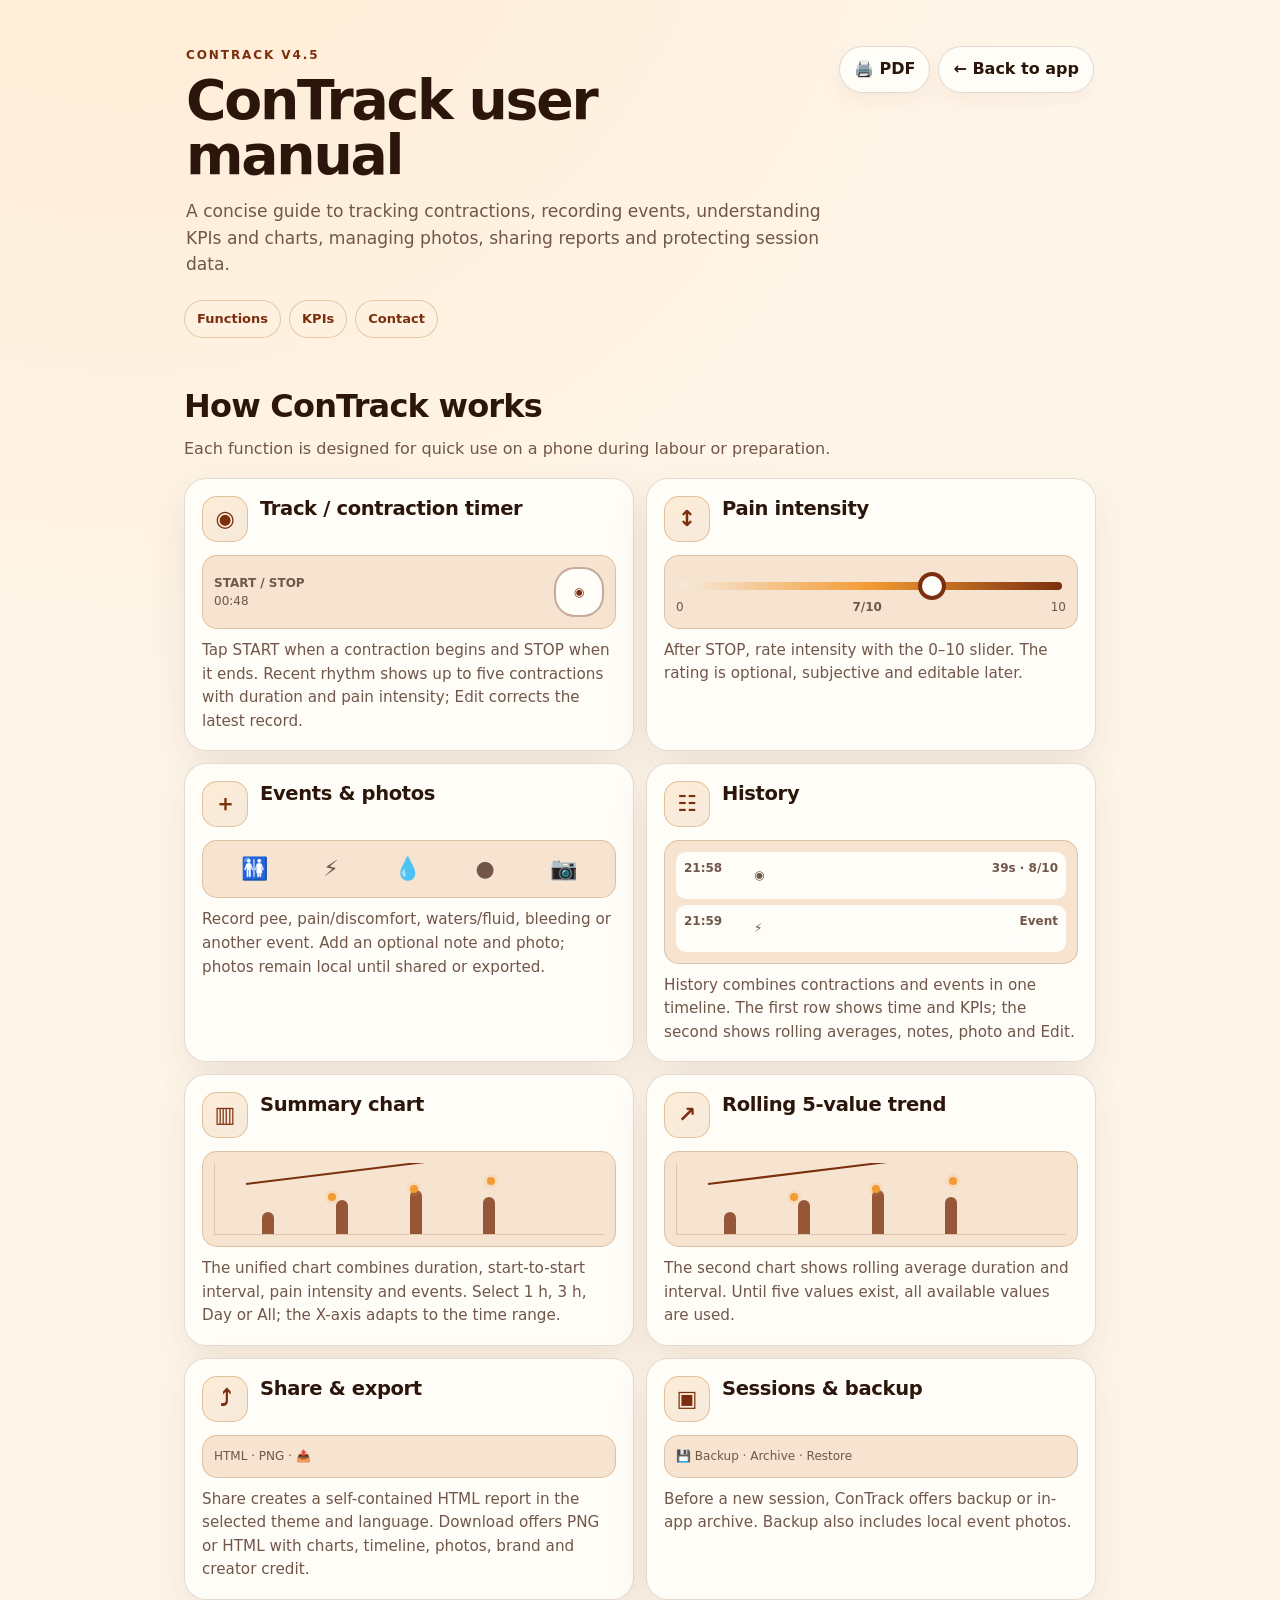
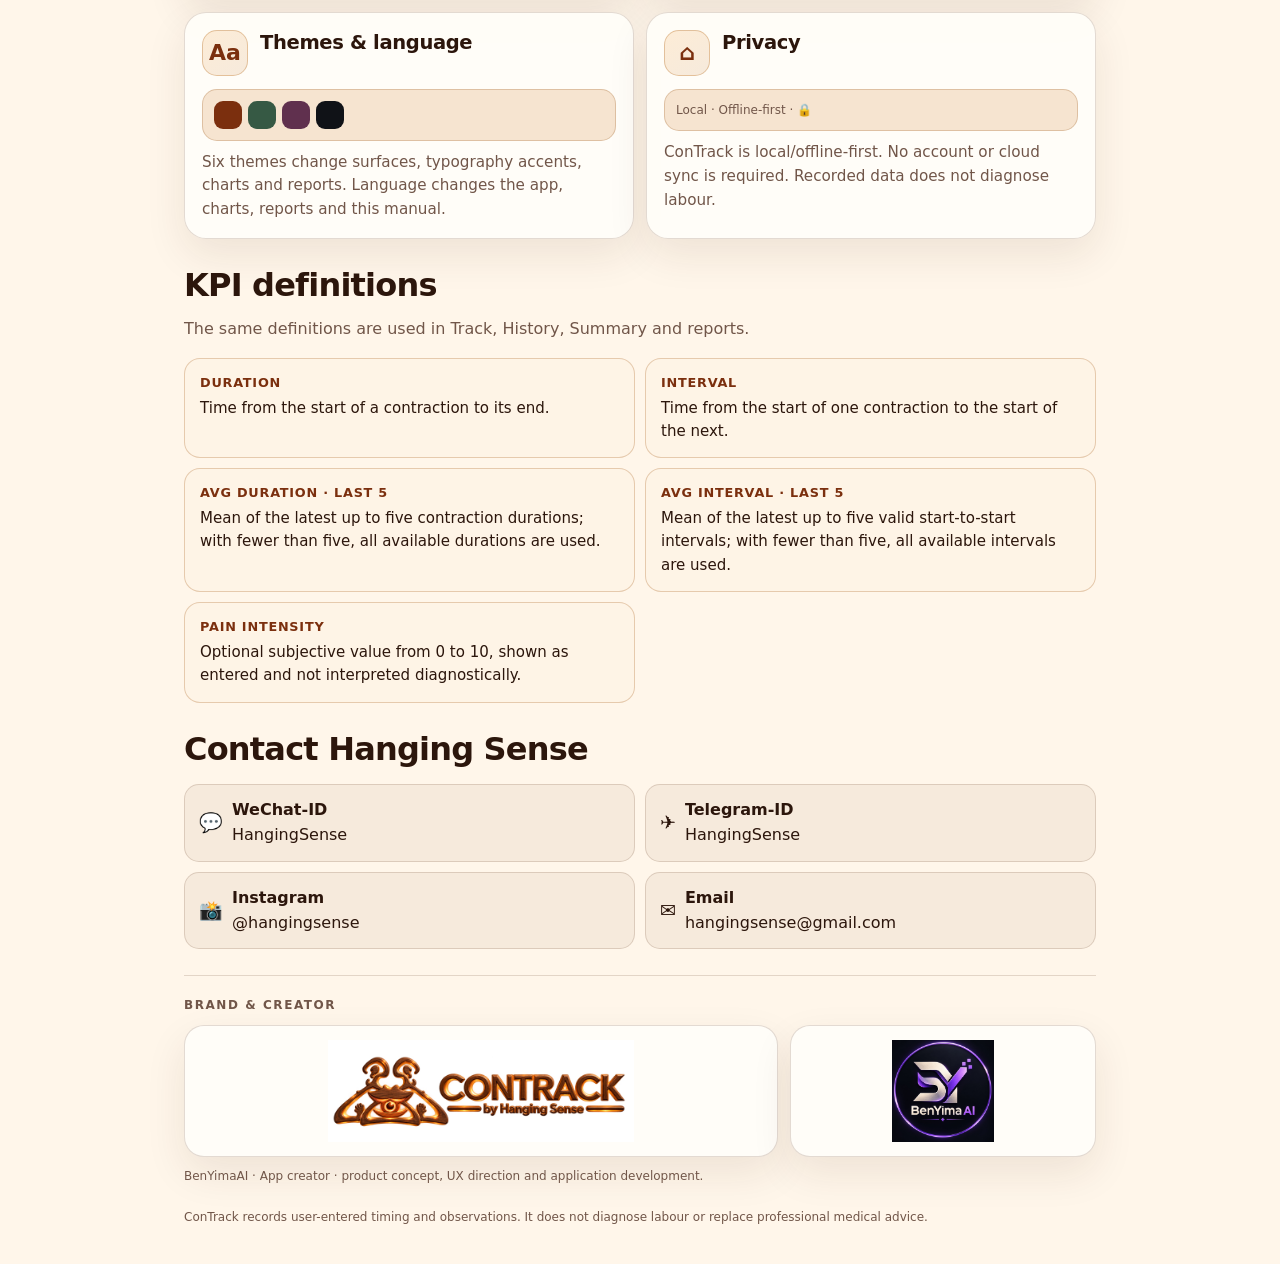
==== commit e387d4a9: "Update all localized manuals and fix back-to-app navigation" ====
--- a/user-manual.html
+++ b/user-manual.html
@@ -6,35 +6,34 @@
 <meta name="theme-color" content="#fff6ea">
 <title>ConTrack User Manual</title>
 <style>
-:root{--bg:#fff6ea;--surface:#fffdf8;--surface2:#f6eadc;--text:#2c160c;--muted:#715649;--primary:#7b2f0e;--accent:#f39a32;--line:rgba(81,39,15,.16);--shadow:0 16px 42px rgba(65,31,11,.09);--display:ui-rounded,"SF Pro Rounded","Avenir Next",system-ui,-apple-system,sans-serif;--body:"Avenir Next","SF Pro Text",system-ui,-apple-system,BlinkMacSystemFont,"Segoe UI",sans-serif}*{box-sizing:border-box}html{scroll-behavior:smooth}body{margin:0;background:radial-gradient(circle at 10% -8%,color-mix(in srgb,var(--accent) 13%,transparent),transparent 30%),var(--bg);color:var(--text);font-family:var(--body);font-size:16px;line-height:1.55;-webkit-font-smoothing:antialiased;text-rendering:optimizeLegibility}button,a{font:inherit}.page{max-width:980px;margin:auto;padding:clamp(18px,4vw,34px)}.header{display:grid;grid-template-columns:1fr auto;gap:18px;align-items:start;padding:12px 2px 8px}.eyebrow{font-size:12px;letter-spacing:.16em;text-transform:uppercase;color:var(--primary);font-weight:900}.header h1{font-family:var(--display);font-size:clamp(2.05rem,6vw,3.45rem);line-height:1;letter-spacing:-.04em;margin:8px 0 0;max-width:760px;text-align:left;hyphens:auto;overflow-wrap:anywhere}.header p{max-width:760px;margin:15px 0 0;color:var(--muted);font-size:clamp(.96rem,2vw,1.07rem)}.actions{display:flex;gap:8px;flex-wrap:wrap;justify-content:flex-end}.action{min-height:44px;border:1px solid var(--line);background:color-mix(in srgb,var(--surface) 94%,transparent);color:var(--text);padding:10px 14px;border-radius:999px;font-weight:850;box-shadow:0 8px 20px color-mix(in srgb,var(--primary) 5%,transparent)}.quick{display:flex;gap:8px;overflow:auto;padding:14px 0 22px;scrollbar-width:none}.quick::-webkit-scrollbar{display:none}.quick a{white-space:nowrap;text-decoration:none;color:var(--primary);font-weight:850;font-size:13px;padding:8px 12px;border-radius:999px;background:color-mix(in srgb,var(--accent) 12%,var(--surface));border:1px solid color-mix(in srgb,var(--accent) 18%,var(--line))}.section-title{font-family:var(--display);font-size:clamp(1.5rem,3.5vw,2rem);letter-spacing:-.025em;margin:22px 0 10px}.section-note{margin:-4px 0 16px;color:var(--muted)}.grid{display:grid;grid-template-columns:repeat(2,minmax(0,1fr));gap:12px}.card{background:color-mix(in srgb,var(--surface) 96%,transparent);border:1px solid var(--line);border-radius:22px;padding:17px;box-shadow:var(--shadow);break-inside:avoid}.card-head{display:flex;align-items:flex-start;gap:12px}.icon{width:46px;height:46px;flex:0 0 46px;border-radius:15px;display:grid;place-items:center;background:linear-gradient(145deg,color-mix(in srgb,var(--accent) 17%,var(--surface)),var(--surface2));border:1px solid color-mix(in srgb,var(--accent) 22%,var(--line));font-size:22px;font-weight:900;color:var(--primary)}.card h2{font-family:var(--display);font-size:1.22rem;line-height:1.15;margin:2px 0 0;letter-spacing:-.018em}.card p{margin:10px 0 0;color:var(--muted);font-size:.95rem}.mini{margin-top:13px;padding:11px;border-radius:15px;background:color-mix(in srgb,var(--accent) 7%,var(--surface2));border:1px solid color-mix(in srgb,var(--accent) 11%,var(--line));font-size:12px;color:var(--muted)}.mini-timer{display:flex;align-items:center;justify-content:space-between}.mini-orb{width:50px;height:50px;border-radius:42%;display:grid;place-items:center;background:var(--surface);border:2px solid color-mix(in srgb,var(--primary) 28%,var(--line));font-weight:900;color:var(--primary)}.mini-slider{height:8px;border-radius:99px;background:linear-gradient(90deg,var(--surface2),var(--accent),var(--primary));position:relative;margin:15px 4px 8px}.mini-slider:after{content:"";position:absolute;left:66%;top:50%;width:20px;height:20px;border-radius:50%;background:var(--surface);border:4px solid var(--primary);transform:translate(-50%,-50%)}.mini-history{display:grid;gap:6px}.mini-history span{display:grid;grid-template-columns:55px 1fr auto;gap:7px;padding:7px 8px;border-radius:10px;background:var(--surface)}.mini-chart{height:72px;position:relative;border-left:1px solid var(--line);border-bottom:1px solid var(--line);overflow:hidden}.mini-chart .bar{position:absolute;bottom:0;width:12px;border-radius:6px 6px 0 0;background:var(--primary);opacity:.78}.mini-chart .b1{left:12%;height:32%}.mini-chart .b2{left:31%;height:48%}.mini-chart .b3{left:50%;height:63%}.mini-chart .b4{left:69%;height:52%}.mini-chart .line{position:absolute;left:8%;right:7%;top:28%;height:2px;background:var(--primary);transform:rotate(-7deg);transform-origin:left center}.mini-chart .dot{position:absolute;width:8px;height:8px;border-radius:50%;background:var(--accent);box-shadow:0 0 0 3px color-mix(in srgb,var(--accent) 14%,transparent)}.mini-chart .d1{left:29%;top:42%}.mini-chart .d2{left:50%;top:31%}.mini-chart .d3{left:70%;top:20%}.kpis{display:grid;grid-template-columns:repeat(2,minmax(0,1fr));gap:10px}.kpi{padding:14px 15px;border-radius:16px;background:color-mix(in srgb,var(--accent) 9%,var(--surface));border:1px solid color-mix(in srgb,var(--accent) 16%,var(--line));font-size:.94rem}.kpi b{display:block;color:var(--primary);font-size:.8rem;text-transform:uppercase;letter-spacing:.06em;margin-bottom:4px}.contact{display:grid;grid-template-columns:repeat(2,minmax(0,1fr));gap:10px}.contact a,.contact div{display:flex;align-items:center;gap:9px;padding:13px 14px;border-radius:15px;background:var(--surface2);border:1px solid var(--line);color:var(--text);text-decoration:none}.contact .emoji{font-size:19px}.brand-footer{margin-top:26px;padding-top:20px;border-top:1px solid var(--line)}.brand-footer-title{font-size:12px;letter-spacing:.13em;text-transform:uppercase;color:var(--muted);font-weight:900;margin-bottom:10px}.brand-pair{display:grid;grid-template-columns:minmax(0,1.55fr) minmax(0,.8fr);gap:12px;align-items:stretch}.logo-card{min-height:118px;background:var(--surface);border:1px solid var(--line);border-radius:20px;padding:14px;display:flex;align-items:center;justify-content:center;box-shadow:var(--shadow)}.logo-card img{display:block;max-width:100%;max-height:102px;width:auto;height:auto;object-fit:contain;image-rendering:auto}.creator-copy{margin-top:10px;color:var(--muted);font-size:12px;text-align:left}.legal{margin:22px 0 4px;color:var(--muted);font-size:12px}[dir="rtl"] .header h1,[dir="rtl"] .header p,[dir="rtl"] .creator-copy{text-align:right}[dir="rtl"] .actions{justify-content:flex-start}@media(max-width:720px){.header{grid-template-columns:1fr}.actions{justify-content:flex-start}.grid,.kpis,.contact{grid-template-columns:1fr}.brand-pair{grid-template-columns:minmax(0,1.45fr) minmax(0,.85fr)}.logo-card{min-height:92px;padding:10px}.logo-card img{max-height:80px}.card{padding:16px}.page{padding:18px}.header h1{font-size:clamp(2rem,10vw,2.65rem)}}@media(max-width:380px){.brand-pair{grid-template-columns:1fr 1fr}.logo-card img{max-height:66px}.action{padding:9px 12px}}@page{size:A4;margin:12mm}@media print{*{-webkit-print-color-adjust:exact;print-color-adjust:exact}.actions,.quick{display:none}.page{max-width:none;padding:0}.header{grid-template-columns:1fr;margin-bottom:8mm}.header h1{font-size:28pt}.header p{font-size:10.5pt}.grid{gap:4mm}.card{box-shadow:none;border-radius:5mm;padding:5mm}.card p{font-size:9.5pt}.section-title{font-size:18pt}.brand-footer{break-inside:avoid}.logo-card{box-shadow:none}.legal{font-size:8pt}body{background:var(--bg)}}
+:root{--bg:#fff6ea;--surface:#fffdf8;--surface2:#f6eadc;--text:#2c160c;--muted:#715649;--primary:#7b2f0e;--accent:#f39a32;--line:rgba(81,39,15,.16);--shadow:0 16px 42px rgba(65,31,11,.09);--display:ui-rounded,"SF Pro Rounded","Avenir Next",system-ui,-apple-system,sans-serif;--body:"Avenir Next","SF Pro Text",system-ui,-apple-system,BlinkMacSystemFont,"Segoe UI",sans-serif}*{box-sizing:border-box}html{scroll-behavior:smooth}body{margin:0;background:radial-gradient(circle at 10% -8%,color-mix(in srgb,var(--accent) 13%,transparent),transparent 30%),var(--bg);color:var(--text);font-family:var(--body);font-size:16px;line-height:1.55;-webkit-font-smoothing:antialiased;text-rendering:optimizeLegibility}.page{max-width:980px;margin:auto;padding:clamp(18px,4vw,34px)}button,a{font:inherit}.header{display:grid;grid-template-columns:1fr auto;gap:18px;align-items:start;padding:12px 2px 8px}.eyebrow{font-size:12px;letter-spacing:.16em;text-transform:uppercase;color:var(--primary);font-weight:900}.header h1{font-family:var(--display);font-size:clamp(2.05rem,6vw,3.45rem);line-height:1;letter-spacing:-.04em;margin:8px 0 0;max-width:760px;text-align:left;hyphens:auto;overflow-wrap:anywhere}.header p{max-width:760px;margin:15px 0 0;color:var(--muted);font-size:clamp(.96rem,2vw,1.07rem)}.actions{display:flex;gap:8px;flex-wrap:wrap;justify-content:flex-end}.action{min-height:44px;border:1px solid var(--line);background:color-mix(in srgb,var(--surface) 94%,transparent);color:var(--text);padding:10px 14px;border-radius:999px;font-weight:850;box-shadow:0 8px 20px color-mix(in srgb,var(--primary) 5%,transparent)}.quick{display:flex;gap:8px;overflow:auto;padding:14px 0 22px;scrollbar-width:none}.quick::-webkit-scrollbar{display:none}.quick a{white-space:nowrap;text-decoration:none;color:var(--primary);font-weight:850;font-size:13px;padding:8px 12px;border-radius:999px;background:color-mix(in srgb,var(--accent) 12%,var(--surface));border:1px solid color-mix(in srgb,var(--accent) 18%,var(--line))}.section-title{font-family:var(--display);font-size:clamp(1.5rem,3.5vw,2rem);letter-spacing:-.025em;margin:22px 0 10px}.section-note{margin:-4px 0 16px;color:var(--muted)}.grid{display:grid;grid-template-columns:repeat(2,minmax(0,1fr));gap:12px}.card{background:color-mix(in srgb,var(--surface) 96%,transparent);border:1px solid var(--line);border-radius:22px;padding:17px;box-shadow:var(--shadow);break-inside:avoid}.card-head{display:flex;align-items:flex-start;gap:12px}.icon{width:46px;height:46px;flex:0 0 46px;border-radius:15px;display:grid;place-items:center;background:linear-gradient(145deg,color-mix(in srgb,var(--accent) 17%,var(--surface)),var(--surface2));border:1px solid color-mix(in srgb,var(--accent) 22%,var(--line));font-size:22px;font-weight:900;color:var(--primary)}.card h2{font-family:var(--display);font-size:1.22rem;line-height:1.15;margin:2px 0 0;letter-spacing:-.018em}.card p{margin:10px 0 0;color:var(--muted);font-size:.95rem}.mini{margin-top:13px;padding:11px;border-radius:15px;background:color-mix(in srgb,var(--accent) 7%,var(--surface2));border:1px solid color-mix(in srgb,var(--accent) 11%,var(--line));font-size:12px;color:var(--muted)}.mini-timer{display:flex;align-items:center;justify-content:space-between}.mini-orb{width:50px;height:50px;border-radius:42%;display:grid;place-items:center;background:var(--surface);border:2px solid color-mix(in srgb,var(--primary) 28%,var(--line));font-weight:900;color:var(--primary)}.mini-slider{height:8px;border-radius:99px;background:linear-gradient(90deg,var(--surface2),var(--accent),var(--primary));position:relative;margin:15px 4px 8px}.mini-slider:after{content:"";position:absolute;left:66%;top:50%;width:20px;height:20px;border-radius:50%;background:var(--surface);border:4px solid var(--primary);transform:translate(-50%,-50%)}.mini-history{display:grid;gap:6px}.mini-history span{display:grid;grid-template-columns:55px 1fr auto;gap:7px;padding:7px 8px;border-radius:10px;background:var(--surface)}.mini-chart{height:72px;position:relative;border-left:1px solid var(--line);border-bottom:1px solid var(--line);overflow:hidden}.mini-chart .bar{position:absolute;bottom:0;width:12px;border-radius:6px 6px 0 0;background:var(--primary);opacity:.78}.mini-chart .b1{left:12%;height:32%}.mini-chart .b2{left:31%;height:48%}.mini-chart .b3{left:50%;height:63%}.mini-chart .b4{left:69%;height:52%}.mini-chart .line{position:absolute;left:8%;right:7%;top:28%;height:2px;background:var(--primary);transform:rotate(-7deg);transform-origin:left center}.mini-chart .dot{position:absolute;width:8px;height:8px;border-radius:50%;background:var(--accent);box-shadow:0 0 0 3px color-mix(in srgb,var(--accent) 14%,transparent)}.mini-chart .d1{left:29%;top:42%}.mini-chart .d2{left:50%;top:31%}.mini-chart .d3{left:70%;top:20%}.kpis{display:grid;grid-template-columns:repeat(2,minmax(0,1fr));gap:10px}.kpi{padding:14px 15px;border-radius:16px;background:color-mix(in srgb,var(--accent) 9%,var(--surface));border:1px solid color-mix(in srgb,var(--accent) 16%,var(--line));font-size:.94rem}.kpi b{display:block;color:var(--primary);font-size:.8rem;text-transform:uppercase;letter-spacing:.06em;margin-bottom:4px}.contact{display:grid;grid-template-columns:repeat(2,minmax(0,1fr));gap:10px}.contact a,.contact div{display:flex;align-items:center;gap:9px;padding:13px 14px;border-radius:15px;background:var(--surface2);border:1px solid var(--line);color:var(--text);text-decoration:none}.contact .emoji{font-size:19px}.brand-footer{margin-top:26px;padding-top:20px;border-top:1px solid var(--line)}.brand-footer-title{font-size:12px;letter-spacing:.13em;text-transform:uppercase;color:var(--muted);font-weight:900;margin-bottom:10px}.brand-pair{display:grid;grid-template-columns:minmax(0,1.55fr) minmax(0,.8fr);gap:12px;align-items:stretch}.logo-card{min-height:118px;background:var(--surface);border:1px solid var(--line);border-radius:20px;padding:14px;display:flex;align-items:center;justify-content:center;box-shadow:var(--shadow)}.logo-card img{display:block;max-width:100%;max-height:102px;width:auto;height:auto;object-fit:contain}.creator-copy{margin-top:10px;color:var(--muted);font-size:12px;text-align:left}.legal{margin:22px 0 4px;color:var(--muted);font-size:12px}[dir="rtl"] .header h1,[dir="rtl"] .header p,[dir="rtl"] .creator-copy{text-align:right}[dir="rtl"] .actions{justify-content:flex-start}@media(max-width:720px){.header{grid-template-columns:1fr}.actions{justify-content:flex-start}.grid,.kpis,.contact{grid-template-columns:1fr}.brand-pair{grid-template-columns:minmax(0,1.45fr) minmax(0,.85fr)}.logo-card{min-height:92px;padding:10px}.logo-card img{max-height:80px}.card{padding:16px}.page{padding:18px}.header h1{font-size:clamp(2rem,10vw,2.65rem)}}@media(max-width:380px){.brand-pair{grid-template-columns:1fr 1fr}.logo-card img{max-height:66px}.action{padding:9px 12px}}@page{size:A4;margin:12mm}@media print{*{-webkit-print-color-adjust:exact;print-color-adjust:exact}.actions,.quick{display:none}.page{max-width:none;padding:0}.header{grid-template-columns:1fr;margin-bottom:8mm}.header h1{font-size:28pt}.header p{font-size:10.5pt}.grid{gap:4mm}.card{box-shadow:none;border-radius:5mm;padding:5mm}.card p{font-size:9.5pt}.section-title{font-size:18pt}.brand-footer{break-inside:avoid}.logo-card{box-shadow:none}.legal{font-size:8pt}body{background:var(--bg)}}
 </style>
 </head>
 <body>
 <main class="page">
-<header class="header"><div><div class="eyebrow">CONTRACK V4.5</div><h1 id="title">ConTrack user manual</h1><p id="intro"></p></div><div class="actions"><button class="action" id="printBtn">🖨️ <span id="pdfLabel">PDF</span></button><button class="action" id="backBtn">← <span id="appLabel">App</span></button></div></header>
+<header class="header"><div><div class="eyebrow">CONTRACK V4.5</div><h1 id="title"></h1><p id="intro"></p></div><div class="actions"><button class="action" id="printBtn">🖨️ <span id="pdfLabel"></span></button><button class="action" id="backBtn">← <span id="appLabel"></span></button></div></header>
 <nav class="quick" id="quickNav"></nav>
 <section id="functions"><h2 class="section-title" id="functionsTitle"></h2><p class="section-note" id="functionsNote"></p><div class="grid" id="manualGrid"></div></section>
 <section id="kpi-section"><h2 class="section-title" id="kpiTitle"></h2><p class="section-note" id="kpiNote"></p><div class="kpis" id="kpis"></div></section>
-<section id="contact-section"><h2 class="section-title" id="contactTitle"></h2><div class="contact"><div><span class="emoji">💬</span><span><b>WeChat-ID</b><br>HangingSense</span></div><div><span class="emoji">✈️</span><span><b>Telegram-ID</b><br>HangingSense</span></div><a href="https://www.instagram.com/hangingsense" target="_blank" rel="noreferrer"><span class="emoji">📸</span><span><b>Instagram</b><br>@hangingsense</span></a><a href="mailto:hangingsense@gmail.com"><span class="emoji">✉️</span><span><b>Email</b><br>hangingsense@gmail.com</span></a></div></section>
+<section id="contact-section"><h2 class="section-title" id="contactTitle"></h2><div class="contact" id="contactGrid"></div></section>
 <footer class="brand-footer"><div class="brand-footer-title" id="brandFooterTitle"></div><div class="brand-pair"><div class="logo-card"><img src="brand-lockup.png" alt="ConTrack by Hanging Sense"></div><div class="logo-card"><img src="creator-benyima-ai.png" alt="BenYimaAI"></div></div><div class="creator-copy" id="creatorText"></div><div class="legal" id="legalText"></div></footer>
 </main>
 <script>
 const q=new URLSearchParams(location.search);let lang=q.get('lang'),theme=q.get('theme');try{const s=JSON.parse(localStorage.getItem('contrack_hangingsense_v4_5')||'null');lang=lang||s?.lang;theme=theme||s?.theme}catch{}lang=lang||'en';theme=theme||'hanging';
-const themes={hanging:{bg:'#fff6ea',surface:'#fffdf8',surface2:'#f6eadc',text:'#2c160c',muted:'#715649',primary:'#7b2f0e',accent:'#f39a32',display:'ui-rounded,"SF Pro Rounded","Avenir Next",system-ui,sans-serif'},terracotta:{bg:'#fff1e9',surface:'#fffaf6',surface2:'#f4d2c6',text:'#331610',muted:'#7c5048',primary:'#983f28',accent:'#ed8c65',display:'"Avenir Next",system-ui,sans-serif'},sage:{bg:'#f3f6ed',surface:'#fbfcf8',surface2:'#e5eadc',text:'#17251c',muted:'#55675b',primary:'#365944',accent:'#c37432',display:'"Trebuchet MS",system-ui,sans-serif'},plum:{bg:'#f8f0f6',surface:'#fffafd',surface2:'#f0dfea',text:'#2b1728',muted:'#70576d',primary:'#60304e',accent:'#d47a42',display:'Georgia,"Times New Roman",serif'},night:{bg:'#101217',surface:'#1d2028',surface2:'#252936',text:'#fff5ea',muted:'#cbb9a8',primary:'#f0a45d',accent:'#ffb259',display:'ui-monospace,Menlo,monospace'},ivory:{bg:'#fbf8f0',surface:'#fff',surface2:'#f0eadf',text:'#1d1a17',muted:'#696158',primary:'#2f2923',accent:'#b97834',display:'"Avenir Next",system-ui,sans-serif'}};const th=themes[theme]||themes.hanging;for(const [k,v] of Object.entries(th))document.documentElement.style.setProperty(`--${k}`,v);document.querySelector('meta[name="theme-color"]').content=th.bg;
-const EN={title:'ConTrack user manual',intro:'A concise guide to tracking contractions, recording events, understanding KPIs and charts, managing photos, sharing reports and protecting session data.',pdf:'PDF',app:'App',functionsTitle:'How ConTrack works',functionsNote:'Each function is designed for quick use on a phone during labour or preparation.',quickFunctions:'Functions',quickKpis:'KPIs',quickContact:'Contact',track:'Track / contraction timer',trackD:'Tap START when a contraction begins and STOP when it ends. Recent rhythm shows up to five contractions with duration and pain intensity; Edit corrects the latest record.',pain:'Pain intensity',painD:'After STOP, rate intensity with the 0–10 slider. The rating is optional, subjective and editable later.',events:'Events & photos',eventsD:'Record pee, pain/discomfort, waters/fluid, bleeding or another event. Add an optional note and photo; photos remain local until shared or exported.',history:'History',historyD:'History combines contractions and events in one timeline. The first row shows time and KPIs; the second shows rolling averages, notes, photo and Edit.',summary:'Summary chart',summaryD:'The unified chart combines duration, start-to-start interval, pain intensity and events. Select 1 h, 3 h, Day or All; the X-axis adapts to the time range.',trend:'Rolling 5-value trend',trendD:'The second chart shows rolling average duration and interval. Until five values exist, all available values are used.',reports:'Share & export',reportsD:'Share creates a self-contained HTML report in the selected theme and language. Download offers PNG or HTML with charts, timeline, photos, brand and creator credit.',sessions:'Sessions & backup',sessionsD:'Before a new session, ConTrack offers backup or in-app archive. Backup also includes local event photos.',themes:'Themes & language',themesD:'Six themes change surfaces, typography accents, charts and reports. Language changes the app, charts, reports and this manual.',privacy:'Privacy',privacyD:'ConTrack is local/offline-first. No account or cloud sync is required. Recorded data does not diagnose labour.',kpiTitle:'KPI definitions',kpiNote:'The same definitions are used in Track, History, Summary and reports.',kDuration:'Duration',duration:'Time from the start of a contraction to its end.',kInterval:'Interval',interval:'Time from the start of one contraction to the start of the next.',kAvgD:'Avg duration · last 5',avgD:'Mean of the latest up to five contraction durations; with fewer than five, all available durations are used.',kAvgI:'Avg interval · last 5',avgI:'Mean of the latest up to five valid start-to-start intervals; with fewer than five, all available intervals are used.',kPain:'Pain intensity',painK:'Optional subjective value from 0 to 10, shown as entered and not interpreted diagnostically.',contactTitle:'Contact Hanging Sense',brandFooterTitle:'Brand & creator',creatorText:'BenYimaAI · App creator · product concept, UX direction and application development.',legal:'ConTrack records user-entered timing and observations. It does not diagnose labour or replace professional medical advice.'};
+const themes={hanging:{bg:'#fff6ea',surface:'#fffdf8',surface2:'#f6eadc',text:'#2c160c',muted:'#715649',primary:'#7b2f0e',accent:'#f39a32',display:'ui-rounded,"SF Pro Rounded","Avenir Next",system-ui,sans-serif'},terracotta:{bg:'#fff1e9',surface:'#fffaf6',surface2:'#f4d2c6',text:'#331610',muted:'#7c5048',primary:'#983f28',accent:'#ed8c65',display:'"Avenir Next",system-ui,sans-serif'},sage:{bg:'#f3f6ed',surface:'#fbfcf8',surface2:'#e5eadc',text:'#17251c',muted:'#55675b',primary:'#365944',accent:'#c37432',display:'"Trebuchet MS",system-ui,sans-serif'},plum:{bg:'#f8f0f6',surface:'#fffafd',surface2:'#f0dfea',text:'#2b1728',muted:'#70576d',primary:'#60304e',accent:'#d47a42',display:'Georgia,"Times New Roman",serif'},night:{bg:'#101217',surface:'#1d2028',surface2:'#252936',text:'#fff5ea',muted:'#cbb9a8',primary:'#f0a45d',accent:'#ffb259',display:'ui-monospace,Menlo,monospace'},ivory:{bg:'#fbf8f0',surface:'#fff',surface2:'#f0eadf',text:'#1d1a17',muted:'#696158',primary:'#2f2923',accent:'#b97834',display:'"Avenir Next",system-ui,sans-serif'}};const th=themes[theme]||themes.hanging;for(const[k,v]of Object.entries(th))document.documentElement.style.setProperty(`--${k}`,v);document.querySelector('meta[name="theme-color"]').content=th.bg;
+const en={title:'ConTrack user manual',intro:'A concise guide to tracking contractions, recording events, understanding KPIs and charts, managing photos, sharing reports and protecting session data.',pdf:'PDF',app:'Back to app',functionsTitle:'How ConTrack works',functionsNote:'Each function is designed for quick use on a phone during labour or preparation.',quickFunctions:'Functions',quickKpis:'KPIs',quickContact:'Contact',track:'Track / contraction timer',trackD:'Tap START when a contraction begins and STOP when it ends. Recent rhythm shows up to five contractions with duration and pain intensity; Edit corrects the latest record.',pain:'Pain intensity',painD:'After STOP, rate intensity with the 0–10 slider. The rating is optional, subjective and editable later.',events:'Events & photos',eventsD:'Record pee, pain/discomfort, waters/fluid, bleeding or another event. Add an optional note and photo; photos remain local until shared or exported.',history:'History',historyD:'History combines contractions and events in one timeline. The first row shows time and KPIs; the second shows rolling averages, notes, photo and Edit.',summary:'Summary chart',summaryD:'The unified chart combines duration, start-to-start interval, pain intensity and events. Select 1 h, 3 h, Day or All; the X-axis adapts to the time range.',trend:'Rolling 5-value trend',trendD:'The second chart shows rolling average duration and interval. Until five values exist, all available values are used.',reports:'Share & export',reportsD:'Share creates a self-contained HTML report in the selected theme and language. Download offers PNG or HTML with charts, timeline, photos, brand and creator credit.',sessions:'Sessions & backup',sessionsD:'Before a new session, ConTrack offers backup or in-app archive. Backup also includes local event photos.',themes:'Themes & language',themesD:'Six themes change surfaces, typography accents, charts and reports. Language changes the app, charts, reports and this manual.',privacy:'Privacy',privacyD:'ConTrack is local/offline-first. No account or cloud sync is required. Recorded data does not diagnose labour.',kpiTitle:'KPI definitions',kpiNote:'The same definitions are used in Track, History, Summary and reports.',kDuration:'Duration',duration:'Time from the start of a contraction to its end.',kInterval:'Interval',interval:'Time from the start of one contraction to the start of the next.',kAvgD:'Avg duration · last 5',avgD:'Mean of the latest up to five contraction durations; with fewer than five, all available durations are used.',kAvgI:'Avg interval · last 5',avgI:'Mean of the latest up to five valid start-to-start intervals; with fewer than five, all available intervals are used.',kPain:'Pain intensity',painK:'Optional subjective value from 0 to 10, shown as entered and not interpreted diagnostically.',contactTitle:'Contact Hanging Sense',brandFooterTitle:'Brand & creator',creatorText:'BenYimaAI · App creator · product concept, UX direction and application development.',legal:'ConTrack records user-entered timing and observations. It does not diagnose labour or replace professional medical advice.',miniStartStop:'START / STOP',miniEvent:'Event',miniBackup:'Backup · Archive · Restore',miniLocal:'Local · Offline-first'};
 const packs={
-de:{title:'ConTrack Bedienungsanleitung',intro:'Eine kompakte Anleitung zum Erfassen von Wehen und Ereignissen, zum Verstehen der KPIs und Diagramme, zum Umgang mit Fotos, zum Teilen von Berichten und zum Sichern von Sitzungsdaten.',functionsTitle:'So funktioniert ConTrack',functionsNote:'Alle Funktionen sind für die schnelle Smartphone-Nutzung während Geburtsvorbereitung und Wehen ausgelegt.',quickFunctions:'Funktionen',quickContact:'Kontakt',track:'Track / Wehentimer',trackD:'START beim Beginn einer Wehe und STOP beim Ende tippen. Der letzte Rhythmus zeigt bis zu fünf Wehen mit Dauer und Schmerzintensität; Bearbeiten korrigiert den letzten Eintrag.',pain:'Schmerzintensität',painD:'Nach STOP die Intensität mit dem 0–10-Slider bewerten. Die Angabe ist optional, subjektiv und später bearbeitbar.',events:'Ereignisse & Fotos',eventsD:'Toilette, Schmerz/Unwohlsein, Fruchtwasser/Flüssigkeit, Blutung oder anderes erfassen. Optional Notiz und Foto ergänzen; Fotos bleiben lokal bis zum Teilen oder Export.',history:'Verlauf',historyD:'Der Verlauf kombiniert Wehen und Ereignisse. Oben stehen Zeit und KPIs, darunter Rolling-Mittelwerte, Notiz, Foto und Bearbeiten.',summary:'Übersichtsdiagramm',summaryD:'Das kombinierte Diagramm zeigt Dauer, Start-zu-Start-Intervall, Schmerzintensität und Ereignisse. 1 h, 3 h, Tag oder Alle wählen; die X-Achse passt sich an.',trend:'Trend der letzten 5 Werte',trendD:'Das zweite Diagramm zeigt den gleitenden Durchschnitt von Dauer und Intervall. Bei weniger als fünf Werten werden alle vorhandenen Werte verwendet.',reports:'Teilen & Export',reportsD:'Teilen erzeugt einen eigenständigen HTML-Bericht im gewählten Design und in der gewählten Sprache. Download bietet PNG oder HTML mit Charts, Zeitleiste, Fotos, Brand und Creator.',sessions:'Sitzungen & Sicherung',sessionsD:'Vor einer neuen Sitzung bietet ConTrack Sicherung oder Archivierung in der App an. Die Sicherung enthält auch lokale Ereignisfotos.',themes:'Designs & Sprache',themesD:'Sechs Designs verändern Oberflächen, Typografie-Akzente, Diagramme und Berichte. Die Sprache aktualisiert App, Charts, Berichte und diese Anleitung.',privacy:'Datenschutz',privacyD:'ConTrack arbeitet lokal/offline-first. Kein Konto oder Cloud-Sync ist erforderlich. Aufzeichnungen stellen keine Diagnose dar.',kpiTitle:'KPI-Definitionen',kpiNote:'Dieselben Definitionen gelten auf Track, im Verlauf, in der Übersicht und in Berichten.',kDuration:'Dauer',duration:'Zeit vom Beginn einer Wehe bis zu ihrem Ende.',kInterval:'Intervall',interval:'Zeit vom Beginn einer Wehe bis zum Beginn der nächsten.',kAvgD:'Ø Dauer · letzte 5',avgD:'Mittelwert der bis zu fünf letzten Wehendauern; bei weniger als fünf werden alle vorhandenen Dauern verwendet.',kAvgI:'Ø Intervall · letzte 5',avgI:'Mittelwert der bis zu fünf letzten gültigen Start-zu-Start-Intervalle; bei weniger als fünf werden alle vorhandenen Intervalle verwendet.',kPain:'Schmerzintensität',painK:'Optionale subjektive Angabe von 0 bis 10; sie wird wie erfasst angezeigt und nicht diagnostisch interpretiert.',contactTitle:'Kontakt Hanging Sense',brandFooterTitle:'Brand & Creator',creatorText:'BenYimaAI · App Creator · Produktkonzept, UX-Richtung und Anwendungsentwicklung.',legal:'ConTrack erfasst vom Nutzer eingegebene Zeiten und Beobachtungen. Die App diagnostiziert keine Geburt und ersetzt keine professionelle medizinische Beratung.'},
-fr:{title:'Mode d’emploi ConTrack',intro:'Guide concis pour chronométrer les contractions, enregistrer les événements, comprendre les KPI et graphiques, gérer les photos, partager les rapports et protéger les données.',functionsTitle:'Fonctionnement de ConTrack',functionsNote:'Chaque fonction est conçue pour une utilisation rapide sur téléphone.',quickFunctions:'Fonctions',quickContact:'Contact',track:'Suivi / minuteur',trackD:'Touchez DÉMARRER au début et ARRÊTER à la fin. Le rythme récent montre jusqu’à cinq contractions avec durée et douleur; Modifier corrige le dernier enregistrement.',pain:'Intensité de la douleur',painD:'Après ARRÊTER, utilisez le curseur 0–10. La valeur est facultative, subjective et modifiable.',events:'Événements et photos',eventsD:'Enregistrez miction, douleur/inconfort, eaux/liquide, saignement ou autre. Note et photo sont facultatives et restent locales avant partage ou export.',history:'Historique',historyD:'L’historique réunit contractions et événements. La première ligne affiche heure et KPI; la seconde, moyennes glissantes, notes, photo et Modifier.',summary:'Graphique récapitulatif',summaryD:'Le graphique combine durée, intervalle début-à-début, douleur et événements. Choisissez 1 h, 3 h, Jour ou Tout; l’axe X s’adapte.',trend:'Tendance glissante sur 5 valeurs',trendD:'Le second graphique montre les moyennes glissantes de durée et d’intervalle; avant cinq valeurs, toutes les valeurs disponibles sont utilisées.',reports:'Partage et export',reportsD:'Le partage crée un rapport HTML dans le thème et la langue sélectionnés. Le téléchargement propose PNG ou HTML avec graphiques, chronologie, photos, marque et créateur.',sessions:'Sessions et sauvegarde',sessionsD:'Avant une nouvelle session, ConTrack propose sauvegarde ou archivage. La sauvegarde inclut aussi les photos locales.',themes:'Thèmes et langue',themesD:'Six thèmes modifient surfaces, accents typographiques, graphiques et rapports. La langue actualise aussi ce guide.',privacy:'Confidentialité',privacyD:'ConTrack fonctionne localement et hors ligne par défaut. Aucun compte ni cloud n’est requis; les données ne diagnostiquent pas le travail.',kpiTitle:'Définitions KPI',kpiNote:'Les mêmes définitions sont utilisées dans Suivi, Historique, Résumé et les rapports.',kDuration:'Durée',duration:'Temps entre le début et la fin d’une contraction.',kInterval:'Intervalle',interval:'Temps entre le début d’une contraction et le début de la suivante.',kAvgD:'Durée moyenne · 5 dernières',avgD:'Moyenne des cinq dernières durées au maximum; s’il y en a moins, toutes sont utilisées.',kAvgI:'Intervalle moyen · 5 derniers',avgI:'Moyenne des cinq derniers intervalles valides au maximum; s’il y en a moins, tous sont utilisés.',kPain:'Intensité de la douleur',painK:'Valeur subjective facultative de 0 à 10, affichée telle que saisie et sans interprétation diagnostique.',contactTitle:'Contact Hanging Sense',brandFooterTitle:'Marque et créateur',creatorText:'BenYimaAI · Créateur de l’app · concept produit, direction UX et développement.',legal:'ConTrack enregistre les horaires et observations saisis. Il ne diagnostique pas le travail et ne remplace pas un avis médical professionnel.'},
-es:{title:'Manual de ConTrack',intro:'Guía breve para cronometrar contracciones, registrar eventos, comprender KPI y gráficos, gestionar fotos, compartir informes y proteger los datos.',functionsTitle:'Cómo funciona ConTrack',functionsNote:'Cada función está pensada para un uso rápido en el teléfono.',quickFunctions:'Funciones',quickContact:'Contacto',track:'Seguimiento / temporizador',trackD:'Toca INICIAR al comenzar y DETENER al finalizar. El ritmo reciente muestra hasta cinco contracciones con duración y dolor; Editar corrige el último registro.',pain:'Intensidad del dolor',painD:'Después de DETENER usa el control 0–10. Es opcional, subjetivo y editable.',events:'Eventos y fotos',eventsD:'Registra orina, dolor/molestia, aguas/líquido, sangrado u otro evento. Nota y foto son opcionales y permanecen locales hasta compartir o exportar.',history:'Historial',historyD:'El historial combina contracciones y eventos. La primera fila muestra hora y KPI; la segunda, medias móviles, notas, foto y Editar.',summary:'Gráfico resumen',summaryD:'El gráfico combina duración, intervalo inicio-a-inicio, dolor y eventos. Selecciona 1 h, 3 h, Día o Todo; el eje X se adapta.',trend:'Tendencia móvil de 5 valores',trendD:'El segundo gráfico muestra promedios móviles de duración e intervalo; antes de cinco valores usa todos los disponibles.',reports:'Compartir y exportar',reportsD:'Compartir crea un HTML con el tema e idioma seleccionados. Descargar ofrece PNG o HTML con gráficos, cronología, fotos, marca y creador.',sessions:'Sesiones y copia de seguridad',sessionsD:'Antes de una nueva sesión, ConTrack ofrece copia o archivo. La copia incluye también las fotos locales.',themes:'Temas e idioma',themesD:'Seis temas cambian superficies, tipografía, gráficos e informes. El idioma actualiza también este manual.',privacy:'Privacidad',privacyD:'ConTrack es local y offline por defecto. No requiere cuenta ni nube; los registros no diagnostican el parto.',kpiTitle:'Definiciones KPI',kpiNote:'Las mismas definiciones se usan en Seguimiento, Historial, Resumen e informes.',kDuration:'Duración',duration:'Tiempo desde el inicio hasta el final de una contracción.',kInterval:'Intervalo',interval:'Tiempo desde el inicio de una contracción hasta el inicio de la siguiente.',kAvgD:'Duración media · últimas 5',avgD:'Media de hasta las cinco duraciones más recientes; si hay menos, se usan todas.',kAvgI:'Intervalo medio · últimos 5',avgI:'Media de hasta los cinco intervalos válidos más recientes; si hay menos, se usan todos.',kPain:'Intensidad del dolor',painK:'Valor subjetivo opcional de 0 a 10, mostrado tal como se registró y sin interpretación diagnóstica.',contactTitle:'Contacto Hanging Sense',brandFooterTitle:'Marca y creador',creatorText:'BenYimaAI · Creador de la app · concepto de producto, dirección UX y desarrollo.',legal:'ConTrack registra tiempos y observaciones del usuario. No diagnostica el parto ni sustituye el asesoramiento médico profesional.'},
-zh:{title:'ConTrack 使用说明',intro:'简明介绍如何记录宫缩和事件、理解 KPI 与图表、管理照片、分享报告以及保护会话数据。',functionsTitle:'ConTrack 的使用方式',functionsNote:'所有功能均针对手机上的快速操作进行了优化。',quickFunctions:'功能',quickContact:'联系',track:'记录 / 宫缩计时',trackD:'宫缩开始时点“开始”，结束时点“停止”。最近节律显示最多 5 次宫缩的持续时间和疼痛强度，并可编辑最新记录。',pain:'疼痛强度',painD:'停止后使用 0–10 滑块记录强度。该值可选、主观，并可稍后修改。',events:'事件和照片',eventsD:'记录排尿、疼痛/不适、羊水/液体、出血或其他事件，并可添加备注和照片。照片在主动分享或导出前保留在本机。',history:'历史记录',historyD:'历史记录将宫缩和事件合并在同一时间线中。第一行显示时间和 KPI，第二行显示滚动平均、备注、照片和编辑。',summary:'汇总图表',summaryD:'综合图表显示持续时间、开始到开始间隔、疼痛强度和事件。可选择 1 小时、3 小时、当天或全部，X 轴自动适配。',trend:'最近 5 个值滚动趋势',trendD:'第二张图显示持续时间和间隔的滚动平均；不足 5 个值时使用全部已有值。',reports:'分享和导出',reportsD:'分享会生成与当前主题和语言一致的 HTML 报告。下载可选 PNG 或 HTML，包含图表、时间线、照片、品牌和 Creator 信息。',sessions:'会话和备份',sessionsD:'开始新会话前可选择备份或应用内归档。备份也包含本地事件照片。',themes:'主题和语言',themesD:'六种主题会改变界面、字体强调、图表和报告。切换语言也会更新本说明。',privacy:'隐私',privacyD:'ConTrack 默认本地、离线优先，无需账户或云同步。记录数据不能用于诊断分娩。',kpiTitle:'KPI 定义',kpiNote:'记录、历史、汇总和报告都使用相同定义。',kDuration:'持续时间',duration:'从一次宫缩开始到结束的时间。',kInterval:'间隔',interval:'从一次宫缩开始到下一次宫缩开始的时间。',kAvgD:'平均持续时间 · 最近5次',avgD:'最多取最近 5 次持续时间的平均值；不足 5 次时使用全部已有值。',kAvgI:'平均间隔 · 最近5个',avgI:'最多取最近 5 个有效开始间隔的平均值；不足 5 个时使用全部已有值。',kPain:'疼痛强度',painK:'可选的 0–10 主观评分，仅按记录显示，不进行诊断解释。',contactTitle:'联系 Hanging Sense',brandFooterTitle:'品牌与 Creator',creatorText:'BenYimaAI · App Creator · 产品概念、UX 方向与应用开发。',legal:'ConTrack 仅记录用户输入的时间和观察信息，不诊断分娩，也不能替代专业医疗建议。'},
-ru:{title:'Инструкция ConTrack',intro:'Краткое руководство по схваткам, событиям, KPI, графикам, фотографиям, отчётам и защите данных сессии.',functionsTitle:'Как работает ConTrack',functionsNote:'Все функции рассчитаны на быстрое использование на телефоне.',quickFunctions:'Функции',quickContact:'Контакты',track:'Трекер схваток',trackD:'Нажмите СТАРТ в начале и СТОП в конце. Последний ритм показывает до пяти схваток с длительностью и болью; Изменить исправляет последнюю запись.',pain:'Интенсивность боли',painD:'После СТОП используйте ползунок 0–10. Оценка субъективна, необязательна и редактируется.',events:'События и фото',eventsD:'Записывайте мочеиспускание, боль, воды, кровотечение или другое событие. Заметка и фото необязательны и остаются локальными до экспорта.',history:'История',historyD:'История объединяет схватки и события. Первая строка показывает время и KPI, вторая — скользящие средние, заметки, фото и Изменить.',summary:'Сводный график',summaryD:'График показывает длительность, интервал начало-начало, боль и события. Выберите 1 ч, 3 ч, День или Всё; ось X адаптируется.',trend:'Тренд последних 5 значений',trendD:'Второй график показывает скользящие средние длительности и интервала; пока значений меньше пяти, используются все доступные.',reports:'Общий доступ и экспорт',reportsD:'Общий доступ создаёт HTML в выбранной теме и языке. Скачать можно PNG или HTML с графиками, хронологией, фото, брендом и Creator.',sessions:'Сессии и резервная копия',sessionsD:'Перед новой сессией ConTrack предлагает копию или архив. Копия включает локальные фото.',themes:'Темы и язык',themesD:'Шесть тем меняют оформление, типографику, графики и отчёты. Язык также обновляет это руководство.',privacy:'Конфиденциальность',privacyD:'ConTrack работает локально и офлайн по умолчанию. Аккаунт и облако не нужны; записи не являются диагнозом.',kpiTitle:'Определения KPI',kpiNote:'Одни и те же определения используются в Трекере, Истории, Сводке и отчётах.',kDuration:'Длительность',duration:'Время от начала схватки до её окончания.',kInterval:'Интервал',interval:'Время от начала одной схватки до начала следующей.',kAvgD:'Средняя длительность · последние 5',avgD:'Среднее максимум по пяти последним длительностям; если их меньше, используются все.',kAvgI:'Средний интервал · последние 5',avgI:'Среднее максимум по пяти последним валидным интервалам; если их меньше, используются все.',kPain:'Интенсивность боли',painK:'Необязательная субъективная оценка 0–10, отображаемая как введена и без диагностической интерпретации.',contactTitle:'Контакты Hanging Sense',brandFooterTitle:'Бренд и Creator',creatorText:'BenYimaAI · Creator приложения · концепция продукта, UX и разработка.',legal:'ConTrack хранит введённые пользователем время и наблюдения. Он не диагностирует родовую деятельность и не заменяет медицинскую консультацию.'},
-ja:{title:'ConTrack 取扱説明',intro:'陣痛とイベントの記録、KPI とグラフ、写真、レポート共有、セッションデータ保護を簡潔に説明します。',functionsTitle:'ConTrack の使い方',functionsNote:'すべての機能はスマートフォンで素早く使えるよう設計されています。',quickFunctions:'機能',quickContact:'連絡先',track:'記録 / 陣痛タイマー',trackD:'陣痛開始時に開始、終了時に停止をタップします。最近のリズムには最大 5 回の持続時間と痛み強度が表示され、最新記録を編集できます。',pain:'痛み強度',painD:'停止後に 0–10 スライダーで記録します。任意の主観的な値で、後から編集できます。',events:'イベントと写真',eventsD:'排尿、痛み/不快感、破水/液体、出血、その他を記録できます。メモと写真は任意で、共有・書き出し前は端末内に保存されます。',history:'履歴',historyD:'履歴は陣痛とイベントを同じタイムラインで表示します。1 行目に時刻と KPI、2 行目に移動平均、メモ、写真、編集が表示されます。',summary:'概要グラフ',summaryD:'統合グラフには持続時間、開始間隔、痛み強度、イベントが表示されます。1 時間、3 時間、当日、すべてを選択でき、X 軸は自動調整されます。',trend:'直近5値の移動トレンド',trendD:'2 つ目のグラフは持続時間と間隔の移動平均を表示します。5 値未満の場合は利用可能な全値を使用します。',reports:'共有と書き出し',reportsD:'共有では選択中のテーマと言語で HTML レポートを生成します。PNG または HTML を保存でき、グラフ、タイムライン、写真、ブランド、Creator 情報を含みます。',sessions:'セッションとバックアップ',sessionsD:'新しいセッション前にバックアップまたはアプリ内アーカイブを選べます。バックアップにはローカル写真も含まれます。',themes:'テーマと言語',themesD:'6 つのテーマが画面、文字アクセント、グラフ、レポートを変更します。言語変更はこの説明書にも反映されます。',privacy:'プライバシー',privacyD:'ConTrack はローカル・オフライン優先です。アカウントやクラウド同期は不要で、記録は診断ではありません。',kpiTitle:'KPI 定義',kpiNote:'記録、履歴、概要、レポートで同じ定義を使用します。',kDuration:'持続時間',duration:'陣痛開始から終了までの時間。',kInterval:'間隔',interval:'ある陣痛の開始から次の陣痛開始までの時間。',kAvgD:'平均持続時間 · 直近5件',avgD:'直近最大 5 件の持続時間平均。5 件未満なら利用可能な全件を使用します。',kAvgI:'平均間隔 · 直近5件',avgI:'直近最大 5 件の有効な開始間隔平均。5 件未満なら利用可能な全件を使用します。',kPain:'痛み強度',painK:'任意の主観的な 0–10 値。入力どおりに表示され、診断には使用しません。',contactTitle:'Hanging Sense 連絡先',brandFooterTitle:'ブランドと Creator',creatorText:'BenYimaAI · App Creator · プロダクトコンセプト、UX 方向性、アプリ開発。',legal:'ConTrack はユーザーが入力した時刻と観察事項を記録します。分娩を診断せず、専門的な医療助言の代わりにはなりません。'},
-ko:{title:'ConTrack 사용 설명서',intro:'진통과 이벤트 기록, KPI와 차트, 사진, 보고서 공유, 세션 데이터 보호 방법을 간단히 설명합니다.',functionsTitle:'ConTrack 사용 방법',functionsNote:'모든 기능은 휴대폰에서 빠르게 사용할 수 있도록 설계되었습니다.',quickFunctions:'기능',quickContact:'연락처',track:'추적 / 진통 타이머',trackD:'진통 시작 시 시작, 끝날 때 종료를 누릅니다. 최근 리듬은 최대 5회의 지속시간과 통증 강도를 보여주며 최신 기록을 편집할 수 있습니다.',pain:'통증 강도',painD:'종료 후 0–10 슬라이더로 기록합니다. 선택 사항이며 주관적인 값으로 나중에 수정할 수 있습니다.',events:'이벤트와 사진',eventsD:'배뇨, 통증/불편감, 양수/액체, 출혈 또는 기타 이벤트를 기록하고 메모와 사진을 추가할 수 있습니다. 공유 전에는 기기에만 저장됩니다.',history:'기록',historyD:'기록 화면은 진통과 이벤트를 한 타임라인에 표시합니다. 첫 줄은 시간과 KPI, 둘째 줄은 이동 평균, 메모, 사진, 편집입니다.',summary:'요약 차트',summaryD:'통합 차트는 지속시간, 시작-시작 간격, 통증 강도, 이벤트를 함께 표시합니다. 1시간, 3시간, 오늘, 전체를 선택할 수 있고 X축은 자동 조정됩니다.',trend:'최근 5개 값 추세',trendD:'두 번째 차트는 지속시간과 간격의 이동 평균을 보여줍니다. 5개 미만이면 사용 가능한 모든 값을 사용합니다.',reports:'공유 및 내보내기',reportsD:'공유는 현재 테마와 언어로 HTML 보고서를 만듭니다. PNG 또는 HTML을 저장할 수 있으며 차트, 타임라인, 사진, 브랜드, Creator 정보를 포함합니다.',sessions:'세션과 백업',sessionsD:'새 세션 전 백업 또는 앱 내 보관을 선택할 수 있습니다. 백업에는 로컬 사진도 포함됩니다.',themes:'테마와 언어',themesD:'6개 테마가 화면, 타이포그래피, 차트, 보고서를 변경합니다. 언어 변경은 이 설명서에도 반영됩니다.',privacy:'개인정보',privacyD:'ConTrack은 로컬/오프라인 우선이며 계정이나 클라우드 동기화가 필요 없습니다. 기록은 진단이 아닙니다.',kpiTitle:'KPI 정의',kpiNote:'추적, 기록, 요약, 보고서에 같은 정의가 사용됩니다.',kDuration:'지속시간',duration:'진통 시작부터 끝까지의 시간입니다.',kInterval:'간격',interval:'한 진통 시작부터 다음 진통 시작까지의 시간입니다.',kAvgD:'평균 지속시간 · 최근 5',avgD:'최근 최대 5개의 지속시간 평균입니다. 5개 미만이면 모든 값을 사용합니다.',kAvgI:'평균 간격 · 최근 5',avgI:'최근 최대 5개의 유효한 시작 간격 평균입니다. 5개 미만이면 모든 값을 사용합니다.',kPain:'통증 강도',painK:'선택 가능한 주관적 0–10 값이며 입력 그대로 표시하고 진단적으로 해석하지 않습니다.',contactTitle:'Hanging Sense 연락처',brandFooterTitle:'브랜드 & Creator',creatorText:'BenYimaAI · App Creator · 제품 콘셉트, UX 방향, 애플리케이션 개발.',legal:'ConTrack은 사용자가 입력한 시간과 관찰 내용을 기록합니다. 진통을 진단하지 않으며 전문 의료 조언을 대신하지 않습니다.'},
-ar:{title:'دليل استخدام ConTrack',intro:'دليل مختصر لتسجيل الانقباضات والأحداث وفهم KPI والرسوم وإدارة الصور ومشاركة التقارير وحماية بيانات الجلسة.',functionsTitle:'طريقة استخدام ConTrack',functionsNote:'صُممت الوظائف للاستخدام السريع على الهاتف.',quickFunctions:'الوظائف',quickContact:'الاتصال',track:'التتبع / مؤقت الانقباضات',trackD:'اضغطي بدء عند بداية الانقباض وإيقاف عند نهايته. يعرض الإيقاع الأخير حتى خمسة انقباضات مع المدة وشدة الألم ويمكن تعديل أحدث سجل.',pain:'شدة الألم',painD:'بعد الإيقاف استخدمي شريط 0–10. القيمة اختيارية وذاتية ويمكن تعديلها لاحقاً.',events:'الأحداث والصور',eventsD:'سجّلي التبول أو الألم أو نزول المياه أو النزيف أو حدثاً آخر. الملاحظة والصورة اختياريتان وتبقيان محلياً حتى المشاركة أو التصدير.',history:'السجل',historyD:'يجمع السجل الانقباضات والأحداث في خط زمني واحد. السطر الأول للوقت وKPI والثاني للمتوسطات المتحركة والملاحظات والصورة والتعديل.',summary:'مخطط الملخص',summaryD:'يجمع المخطط المدة والفاصل من بداية إلى بداية وشدة الألم والأحداث. اختاري ساعة أو 3 ساعات أو اليوم أو الكل؛ محور X يتكيف تلقائياً.',trend:'اتجاه آخر 5 قيم',trendD:'يعرض المخطط الثاني المتوسط المتحرك للمدة والفاصل. قبل توفر خمس قيم تُستخدم كل القيم المتاحة.',reports:'المشاركة والتصدير',reportsD:'تنشئ المشاركة تقرير HTML بالتصميم واللغة المختارين. يمكن تنزيل PNG أو HTML مع الرسوم والخط الزمني والصور والعلامة وCreator.',sessions:'الجلسات والنسخ الاحتياطي',sessionsD:'قبل جلسة جديدة يمكن اختيار النسخ الاحتياطي أو الأرشفة داخل التطبيق. يشمل النسخ الصور المحلية أيضاً.',themes:'التصاميم واللغة',themesD:'ستة تصاميم تغير الأسطح والطباعة والرسوم والتقارير. تغيير اللغة يحدّث هذا الدليل أيضاً.',privacy:'الخصوصية',privacyD:'يعمل ConTrack محلياً وبدون اتصال أولاً، ولا يحتاج إلى حساب أو مزامنة سحابية. السجلات ليست تشخيصاً.',kpiTitle:'تعريف KPI',kpiNote:'تُستخدم التعريفات نفسها في التتبع والسجل والملخص والتقارير.',kDuration:'المدة',duration:'الوقت من بداية الانقباض إلى نهايته.',kInterval:'الفاصل',interval:'الوقت من بداية انقباض إلى بداية الانقباض التالي.',kAvgD:'متوسط المدة · آخر 5',avgD:'متوسط آخر خمس مدد كحد أقصى؛ إذا كانت أقل تُستخدم كل القيم المتاحة.',kAvgI:'متوسط الفاصل · آخر 5',avgI:'متوسط آخر خمسة فواصل صالحة كحد أقصى؛ إذا كانت أقل تُستخدم كل القيم المتاحة.',kPain:'شدة الألم',painK:'قيمة ذاتية اختيارية من 0 إلى 10 تُعرض كما أُدخلت ولا تُفسر تشخيصياً.',contactTitle:'التواصل مع Hanging Sense',brandFooterTitle:'العلامة و Creator',creatorText:'BenYimaAI · App Creator · مفهوم المنتج وتوجيه UX وتطوير التطبيق.',legal:'يسجل ConTrack الأوقات والملاحظات التي يدخلها المستخدم. لا يشخص المخاض ولا يستبدل الاستشارة الطبية المتخصصة.'},
-hi:{title:'ConTrack उपयोग निर्देश',intro:'कॉन्ट्रैक्शन और इवेंट दर्ज करने, KPI व चार्ट समझने, फोटो, रिपोर्ट और सेशन डेटा सुरक्षित रखने की संक्षिप्त गाइड।',functionsTitle:'ConTrack कैसे काम करता है',functionsNote:'सभी फीचर फोन पर तेज उपयोग के लिए बनाए गए हैं।',quickFunctions:'फीचर',quickContact:'संपर्क',track:'ट्रैक / कॉन्ट्रैक्शन टाइमर',trackD:'कॉन्ट्रैक्शन शुरू होने पर START और खत्म होने पर STOP टैप करें। हाल का रिदम अधिकतम 5 कॉन्ट्रैक्शन की अवधि और दर्द तीव्रता दिखाता है और नवीनतम रिकॉर्ड एडिट किया जा सकता है।',pain:'दर्द की तीव्रता',painD:'STOP के बाद 0–10 स्लाइडर से तीव्रता दर्ज करें। यह वैकल्पिक, व्यक्तिपरक और बाद में संपादन योग्य है।',events:'इवेंट और फोटो',eventsD:'पेशाब, दर्द/असुविधा, पानी/द्रव, रक्तस्राव या अन्य इवेंट दर्ज करें। नोट और फोटो वैकल्पिक हैं और साझा करने तक स्थानीय रहते हैं।',history:'इतिहास',historyD:'इतिहास कॉन्ट्रैक्शन और इवेंट को एक टाइमलाइन में जोड़ता है। पहली पंक्ति समय व KPI, दूसरी पंक्ति रोलिंग औसत, नोट, फोटो और एडिट दिखाती है।',summary:'सारांश चार्ट',summaryD:'यूनिफाइड चार्ट अवधि, स्टार्ट-टू-स्टार्ट अंतराल, दर्द तीव्रता और इवेंट दिखाता है। 1 घंटा, 3 घंटे, दिन या सभी चुनें; X-अक्ष स्वतः बदलता है।',trend:'अंतिम 5 मानों का ट्रेंड',trendD:'दूसरा चार्ट अवधि और अंतराल का रोलिंग औसत दिखाता है। 5 से कम मान होने पर सभी उपलब्ध मान उपयोग होते हैं।',reports:'शेयर और एक्सपोर्ट',reportsD:'शेयर वर्तमान थीम और भाषा में HTML रिपोर्ट बनाता है। PNG या HTML डाउनलोड में चार्ट, टाइमलाइन, फोटो, ब्रांड और Creator शामिल हैं।',sessions:'सेशन और बैकअप',sessionsD:'नया सेशन शुरू करने से पहले बैकअप या ऐप में आर्काइव चुन सकते हैं। बैकअप में स्थानीय फोटो भी शामिल हैं।',themes:'थीम और भाषा',themesD:'छह थीम स्क्रीन, टाइपोग्राफी, चार्ट और रिपोर्ट बदलती हैं। भाषा बदलने पर यह मैनुअल भी अपडेट होता है।',privacy:'गोपनीयता',privacyD:'ConTrack स्थानीय/ऑफलाइन-फर्स्ट है। खाते या क्लाउड सिंक की जरूरत नहीं है। रिकॉर्ड निदान नहीं करते।',kpiTitle:'KPI परिभाषाएँ',kpiNote:'ट्रैक, इतिहास, सारांश और रिपोर्ट में यही परिभाषाएँ उपयोग होती हैं।',kDuration:'अवधि',duration:'कॉन्ट्रैक्शन शुरू होने से समाप्त होने तक का समय।',kInterval:'अंतराल',interval:'एक कॉन्ट्रैक्शन के शुरू होने से अगले के शुरू होने तक का समय।',kAvgD:'औसत अवधि · अंतिम 5',avgD:'अधिकतम अंतिम 5 अवधि का औसत; कम होने पर सभी उपलब्ध अवधि उपयोग होती हैं।',kAvgI:'औसत अंतराल · अंतिम 5',avgI:'अधिकतम अंतिम 5 मान्य अंतराल का औसत; कम होने पर सभी उपलब्ध अंतराल उपयोग होते हैं।',kPain:'दर्द तीव्रता',painK:'वैकल्पिक व्यक्तिपरक 0–10 मान, जैसा दर्ज किया गया है वैसा ही दिखाया जाता है और निदान नहीं माना जाता।',contactTitle:'Hanging Sense संपर्क',brandFooterTitle:'ब्रांड और Creator',creatorText:'BenYimaAI · App Creator · प्रोडक्ट कॉन्सेप्ट, UX दिशा और एप्लिकेशन विकास।',legal:'ConTrack उपयोगकर्ता द्वारा दर्ज समय और अवलोकन रिकॉर्ड करता है। यह प्रसव का निदान नहीं करता और पेशेवर चिकित्सकीय सलाह का विकल्प नहीं है।'},
-fa:{title:'راهنمای ConTrack',intro:'راهنمای کوتاه برای ثبت انقباض‌ها و رویدادها، درک KPI و نمودارها، مدیریت عکس‌ها، گزارش‌ها و داده‌های جلسه.',functionsTitle:'ConTrack چگونه کار می‌کند',functionsNote:'همه قابلیت‌ها برای استفاده سریع با تلفن طراحی شده‌اند.',quickFunctions:'قابلیت‌ها',quickContact:'تماس',track:'ردیابی / زمان‌سنج انقباض',trackD:'در شروع انقباض START و در پایان STOP را بزنید. ریتم اخیر حداکثر پنج انقباض را با مدت و شدت درد نشان می‌دهد و آخرین رکورد قابل ویرایش است.',pain:'شدت درد',painD:'پس از STOP شدت را با نوار ۰ تا ۱۰ ثبت کنید. این مقدار اختیاری، ذهنی و بعداً قابل ویرایش است.',events:'رویدادها و عکس‌ها',eventsD:'ادرار، درد/ناراحتی، آب/مایع، خونریزی یا رویداد دیگر را ثبت کنید. یادداشت و عکس اختیاری هستند و تا اشتراک یا خروجی به‌صورت محلی می‌مانند.',history:'تاریخچه',historyD:'تاریخچه انقباض‌ها و رویدادها را در یک خط زمانی ترکیب می‌کند. ردیف اول زمان و KPI و ردیف دوم میانگین متحرک، یادداشت، عکس و ویرایش را نشان می‌دهد.',summary:'نمودار خلاصه',summaryD:'نمودار یکپارچه مدت، فاصله شروع تا شروع، شدت درد و رویدادها را نشان می‌دهد. ۱ ساعت، ۳ ساعت، روز یا همه را انتخاب کنید؛ محور X خودکار تنظیم می‌شود.',trend:'روند آخرین ۵ مقدار',trendD:'نمودار دوم میانگین متحرک مدت و فاصله را نشان می‌دهد. تا قبل از پنج مقدار، همه مقادیر موجود استفاده می‌شوند.',reports:'اشتراک و خروجی',reportsD:'اشتراک یک گزارش HTML با تم و زبان انتخاب‌شده می‌سازد. دانلود PNG یا HTML شامل نمودار، خط زمانی، عکس، برند و Creator است.',sessions:'جلسه‌ها و پشتیبان',sessionsD:'قبل از جلسه جدید می‌توان پشتیبان یا آرشیو داخل برنامه را انتخاب کرد. پشتیبان شامل عکس‌های محلی نیز هست.',themes:'تم و زبان',themesD:'شش تم ظاهر، تایپوگرافی، نمودار و گزارش را تغییر می‌دهند. تغییر زبان این راهنما را نیز به‌روز می‌کند.',privacy:'حریم خصوصی',privacyD:'ConTrack محلی و آفلاین‌اول است. حساب یا همگام‌سازی ابری لازم نیست و داده‌ها تشخیص نیستند.',kpiTitle:'تعریف KPI',kpiNote:'همین تعریف‌ها در ردیابی، تاریخچه، خلاصه و گزارش‌ها استفاده می‌شوند.',kDuration:'مدت',duration:'زمان از شروع انقباض تا پایان آن.',kInterval:'فاصله',interval:'زمان از شروع یک انقباض تا شروع انقباض بعدی.',kAvgD:'میانگین مدت · آخرین ۵',avgD:'میانگین حداکثر پنج مدت اخیر؛ اگر کمتر باشد همه مقادیر موجود استفاده می‌شوند.',kAvgI:'میانگین فاصله · آخرین ۵',avgI:'میانگین حداکثر پنج فاصله معتبر اخیر؛ اگر کمتر باشد همه فاصله‌های موجود استفاده می‌شوند.',kPain:'شدت درد',painK:'مقدار ذهنی اختیاری ۰ تا ۱۰ که همان‌طور که ثبت شده نمایش داده می‌شود و تفسیر تشخیصی ندارد.',contactTitle:'تماس با Hanging Sense',brandFooterTitle:'برند و Creator',creatorText:'BenYimaAI · App Creator · مفهوم محصول، جهت UX و توسعه برنامه.',legal:'ConTrack زمان‌ها و مشاهدات واردشده را ثبت می‌کند. تشخیص زایمان نیست و جایگزین مشاوره پزشکی حرفه‌ای نمی‌شود.'}
-};
-const T={...EN,...(packs[lang]||{})};document.documentElement.lang=lang;document.documentElement.dir=['ar','fa'].includes(lang)?'rtl':'ltr';document.title=T.title;const $=id=>document.getElementById(id);$('title').textContent=T.title;$('intro').textContent=T.intro;$('pdfLabel').textContent=T.pdf;$('appLabel').textContent=T.app;$('functionsTitle').textContent=T.functionsTitle;$('functionsNote').textContent=T.functionsNote;$('kpiTitle').textContent=T.kpiTitle;$('kpiNote').textContent=T.kpiNote;$('contactTitle').textContent=T.contactTitle;$('brandFooterTitle').textContent=T.brandFooterTitle;$('creatorText').textContent=T.creatorText;$('legalText').textContent=T.legal;$('quickNav').innerHTML=`<a href="#functions">${T.quickFunctions}</a><a href="#kpi-section">${T.quickKpis}</a><a href="#contact-section">${T.quickContact}</a>`;
-const cards=[['track','◉',T.track,T.trackD,'timer'],['pain','↕',T.pain,T.painD,'slider'],['events','＋',T.events,T.eventsD,'events'],['history','☷',T.history,T.historyD,'history'],['summary','▥',T.summary,T.summaryD,'chart'],['trend','↗',T.trend,T.trendD,'chart'],['reports','⤴',T.reports,T.reportsD,'report'],['sessions','▣',T.sessions,T.sessionsD,'backup'],['themes','Aa',T.themes,T.themesD,'theme'],['privacy','⌂',T.privacy,T.privacyD,'privacy']];const mini=k=>k==='timer'?'<div class="mini mini-timer"><div><b>START / STOP</b><br><span>00:48</span></div><div class="mini-orb">◉</div></div>':k==='slider'?'<div class="mini"><div class="mini-slider"></div><div style="display:flex;justify-content:space-between"><span>0</span><b>7/10</b><span>10</span></div></div>':k==='history'?'<div class="mini mini-history"><span><b>21:58</b><span>◉</span><b>39s · 8/10</b></span><span><b>21:59</b><span>⚡</span><b>Event</b></span></div>':k==='chart'?'<div class="mini"><div class="mini-chart"><i class="bar b1"></i><i class="bar b2"></i><i class="bar b3"></i><i class="bar b4"></i><i class="line"></i><i class="dot d1"></i><i class="dot d2"></i><i class="dot d3"></i></div></div>':k==='events'?'<div class="mini" style="display:flex;justify-content:space-around;font-size:22px"><span>🚻</span><span>⚡</span><span>💧</span><span>●</span><span>📷</span></div>':k==='report'?'<div class="mini">HTML · PNG · 📤</div>':k==='backup'?'<div class="mini">💾 Backup · Archive · Restore</div>':k==='theme'?'<div class="mini" style="display:flex;gap:6px"><i style="width:28px;height:28px;border-radius:9px;background:#7b2f0e"></i><i style="width:28px;height:28px;border-radius:9px;background:#365944"></i><i style="width:28px;height:28px;border-radius:9px;background:#60304e"></i><i style="width:28px;height:28px;border-radius:9px;background:#101217"></i></div>':'<div class="mini">Local · Offline-first · 🔒</div>';$('manualGrid').innerHTML=cards.map(c=>`<article class="card" id="${c[0]}"><div class="card-head"><div class="icon">${c[1]}</div><div><h2>${c[2]}</h2></div></div>${mini(c[4])}<p>${c[3]}</p></article>`).join('');$('kpis').innerHTML=[[T.kDuration,T.duration],[T.kInterval,T.interval],[T.kAvgD,T.avgD],[T.kAvgI,T.avgI],[T.kPain,T.painK]].map(([h,d])=>`<div class="kpi"><b>${h}</b>${d}</div>`).join('');$('printBtn').onclick=()=>window.print();$('backBtn').onclick=()=>{if(history.length>1)history.back();else location.href='./'};
+de:{title:'ConTrack Bedienungsanleitung',intro:'Eine kompakte Anleitung zum Erfassen von Wehen und Ereignissen, zum Verstehen der KPIs und Diagramme, zum Umgang mit Fotos, zum Teilen von Berichten und zum Sichern von Sitzungsdaten.',pdf:'PDF',app:'Zurück zur App',functionsTitle:'So funktioniert ConTrack',functionsNote:'Alle Funktionen sind für die schnelle Smartphone-Nutzung während Geburtsvorbereitung und Wehen ausgelegt.',quickFunctions:'Funktionen',quickKpis:'KPIs',quickContact:'Kontakt',track:'Track / Wehentimer',trackD:'START beim Beginn einer Wehe und STOP beim Ende tippen. Der letzte Rhythmus zeigt bis zu fünf Wehen mit Dauer und Schmerzintensität; Bearbeiten korrigiert den letzten Eintrag.',pain:'Schmerzintensität',painD:'Nach STOP die Intensität mit dem 0–10-Slider bewerten. Die Angabe ist optional, subjektiv und später bearbeitbar.',events:'Ereignisse & Fotos',eventsD:'Toilette, Schmerz/Unwohlsein, Fruchtwasser/Flüssigkeit, Blutung oder anderes erfassen. Optional Notiz und Foto ergänzen; Fotos bleiben lokal bis zum Teilen oder Export.',history:'Verlauf',historyD:'Der Verlauf kombiniert Wehen und Ereignisse. Oben stehen Zeit und KPIs, darunter Rolling-Mittelwerte, Notiz, Foto und Bearbeiten.',summary:'Übersichtsdiagramm',summaryD:'Das kombinierte Diagramm zeigt Dauer, Start-zu-Start-Intervall, Schmerzintensität und Ereignisse. 1 h, 3 h, Tag oder Alle wählen; die X-Achse passt sich an.',trend:'Trend der letzten 5 Werte',trendD:'Das zweite Diagramm zeigt den gleitenden Durchschnitt von Dauer und Intervall. Bei weniger als fünf Werten werden alle vorhandenen Werte verwendet.',reports:'Teilen & Export',reportsD:'Teilen erzeugt einen eigenständigen HTML-Bericht im gewählten Design und in der gewählten Sprache. Download bietet PNG oder HTML mit Charts, Zeitleiste, Fotos, Brand und Creator.',sessions:'Sitzungen & Sicherung',sessionsD:'Vor einer neuen Sitzung bietet ConTrack Sicherung oder Archivierung in der App an. Die Sicherung enthält auch lokale Ereignisfotos.',themes:'Designs & Sprache',themesD:'Sechs Designs verändern Oberflächen, Typografie-Akzente, Diagramme und Berichte. Die Sprache aktualisiert App, Charts, Berichte und diese Anleitung.',privacy:'Datenschutz',privacyD:'ConTrack arbeitet lokal/offline-first. Kein Konto oder Cloud-Sync ist erforderlich. Aufzeichnungen stellen keine Diagnose dar.',kpiTitle:'KPI-Definitionen',kpiNote:'Dieselben Definitionen gelten auf Track, im Verlauf, in der Übersicht und in Berichten.',kDuration:'Dauer',duration:'Zeit vom Beginn einer Wehe bis zu ihrem Ende.',kInterval:'Intervall',interval:'Zeit vom Beginn einer Wehe bis zum Beginn der nächsten.',kAvgD:'Ø Dauer · letzte 5',avgD:'Mittelwert der bis zu fünf letzten Wehendauern; bei weniger als fünf werden alle vorhandenen Dauern verwendet.',kAvgI:'Ø Intervall · letzte 5',avgI:'Mittelwert der bis zu fünf letzten gültigen Start-zu-Start-Intervalle; bei weniger als fünf werden alle vorhandenen Intervalle verwendet.',kPain:'Schmerzintensität',painK:'Optionale subjektive Angabe von 0 bis 10; sie wird wie erfasst angezeigt und nicht diagnostisch interpretiert.',contactTitle:'Kontakt Hanging Sense',brandFooterTitle:'Brand & Creator',creatorText:'BenYimaAI · App Creator · Produktkonzept, UX-Richtung und Anwendungsentwicklung.',legal:'ConTrack erfasst vom Nutzer eingegebene Zeiten und Beobachtungen. Die App diagnostiziert keine Geburt und ersetzt keine professionelle medizinische Beratung.',miniStartStop:'START / STOP',miniEvent:'Ereignis',miniBackup:'Sicherung · Archiv · Wiederherstellen',miniLocal:'Lokal · Offline-first'},
+fr:{title:'Mode d’emploi ConTrack',intro:'Guide concis pour chronométrer les contractions, enregistrer les événements, comprendre les KPI et graphiques, gérer les photos, partager les rapports et protéger les données de session.',pdf:'PDF',app:'Retour à l’app',functionsTitle:'Fonctionnement de ConTrack',functionsNote:'Chaque fonction est conçue pour une utilisation rapide sur téléphone pendant le travail ou la préparation.',quickFunctions:'Fonctions',quickKpis:'KPI',quickContact:'Contact',track:'Suivi / minuteur de contractions',trackD:'Touchez DÉMARRER au début d’une contraction et ARRÊTER à la fin. Le rythme récent montre jusqu’à cinq contractions avec durée et intensité; Modifier corrige le dernier enregistrement.',pain:'Intensité de la douleur',painD:'Après ARRÊTER, utilisez le curseur 0–10. La valeur est facultative, subjective et modifiable plus tard.',events:'Événements et photos',eventsD:'Enregistrez miction, douleur/inconfort, eaux/liquide, saignement ou autre événement. Note et photo sont facultatives et restent locales jusqu’au partage ou à l’export.',history:'Historique',historyD:'L’historique réunit contractions et événements. La première ligne affiche heure et KPI; la seconde, moyennes glissantes, notes, photo et Modifier.',summary:'Graphique récapitulatif',summaryD:'Le graphique unifié combine durée, intervalle début-à-début, douleur et événements. Sélectionnez 1 h, 3 h, Jour ou Tout; l’axe X s’adapte.',trend:'Tendance glissante sur 5 valeurs',trendD:'Le second graphique montre les moyennes glissantes de durée et d’intervalle. Avant cinq valeurs, toutes les valeurs disponibles sont utilisées.',reports:'Partage et export',reportsD:'Le partage crée un rapport HTML autonome dans le thème et la langue sélectionnés. Le téléchargement propose PNG ou HTML avec graphiques, chronologie, photos, marque et créateur.',sessions:'Sessions et sauvegarde',sessionsD:'Avant une nouvelle session, ConTrack propose sauvegarde ou archivage dans l’app. La sauvegarde inclut les photos locales.',themes:'Thèmes et langue',themesD:'Six thèmes modifient surfaces, accents typographiques, graphiques et rapports. La langue met aussi à jour ce manuel.',privacy:'Confidentialité',privacyD:'ConTrack fonctionne localement et hors ligne par défaut. Aucun compte ni synchronisation cloud n’est requis. Les données ne diagnostiquent pas le travail.',kpiTitle:'Définitions des KPI',kpiNote:'Les mêmes définitions sont utilisées dans Suivi, Historique, Résumé et les rapports.',kDuration:'Durée',duration:'Temps entre le début et la fin d’une contraction.',kInterval:'Intervalle',interval:'Temps entre le début d’une contraction et le début de la suivante.',kAvgD:'Durée moyenne · 5 dernières',avgD:'Moyenne des cinq dernières durées au maximum; s’il y en a moins, toutes sont utilisées.',kAvgI:'Intervalle moyen · 5 derniers',avgI:'Moyenne des cinq derniers intervalles valides au maximum; s’il y en a moins, tous sont utilisés.',kPain:'Intensité de la douleur',painK:'Valeur subjective facultative de 0 à 10, affichée telle que saisie et sans interprétation diagnostique.',contactTitle:'Contact Hanging Sense',brandFooterTitle:'Marque et créateur',creatorText:'BenYimaAI · Créateur de l’app · concept produit, direction UX et développement.',legal:'ConTrack enregistre les horaires et observations saisis. Il ne diagnostique pas le travail et ne remplace pas un avis médical professionnel.',miniStartStop:'DÉMARRER / ARRÊTER',miniEvent:'Événement',miniBackup:'Sauvegarde · Archive · Restaurer',miniLocal:'Local · Hors ligne d’abord'},
+es:{title:'Manual de ConTrack',intro:'Guía breve para cronometrar contracciones, registrar eventos, comprender KPI y gráficos, gestionar fotos, compartir informes y proteger los datos de la sesión.',pdf:'PDF',app:'Volver a la app',functionsTitle:'Cómo funciona ConTrack',functionsNote:'Cada función está pensada para un uso rápido en el teléfono durante el parto o la preparación.',quickFunctions:'Funciones',quickKpis:'KPI',quickContact:'Contacto',track:'Seguimiento / temporizador',trackD:'Toca INICIAR al comenzar una contracción y DETENER al finalizar. El ritmo reciente muestra hasta cinco contracciones con duración e intensidad; Editar corrige el último registro.',pain:'Intensidad del dolor',painD:'Después de DETENER usa el control 0–10. Es opcional, subjetivo y editable más tarde.',events:'Eventos y fotos',eventsD:'Registra orina, dolor/molestia, aguas/líquido, sangrado u otro evento. Nota y foto son opcionales y permanecen locales hasta compartir o exportar.',history:'Historial',historyD:'El historial combina contracciones y eventos. La primera fila muestra hora y KPI; la segunda, medias móviles, notas, foto y Editar.',summary:'Gráfico resumen',summaryD:'El gráfico unificado combina duración, intervalo inicio-a-inicio, dolor y eventos. Selecciona 1 h, 3 h, Día o Todo; el eje X se adapta.',trend:'Tendencia móvil de 5 valores',trendD:'El segundo gráfico muestra promedios móviles de duración e intervalo. Antes de cinco valores usa todos los disponibles.',reports:'Compartir y exportar',reportsD:'Compartir crea un informe HTML autónomo con el tema e idioma seleccionados. Descargar ofrece PNG o HTML con gráficos, cronología, fotos, marca y creador.',sessions:'Sesiones y copia de seguridad',sessionsD:'Antes de una nueva sesión, ConTrack ofrece copia o archivo en la app. La copia incluye también las fotos locales.',themes:'Temas e idioma',themesD:'Seis temas cambian superficies, tipografía, gráficos e informes. El idioma actualiza también este manual.',privacy:'Privacidad',privacyD:'ConTrack es local y offline por defecto. No requiere cuenta ni nube. Los registros no diagnostican el parto.',kpiTitle:'Definiciones KPI',kpiNote:'Las mismas definiciones se usan en Seguimiento, Historial, Resumen e informes.',kDuration:'Duración',duration:'Tiempo desde el inicio hasta el final de una contracción.',kInterval:'Intervalo',interval:'Tiempo desde el inicio de una contracción hasta el inicio de la siguiente.',kAvgD:'Duración media · últimas 5',avgD:'Media de hasta las cinco duraciones más recientes; si hay menos, se usan todas.',kAvgI:'Intervalo medio · últimos 5',avgI:'Media de hasta los cinco intervalos válidos más recientes; si hay menos, se usan todos.',kPain:'Intensidad del dolor',painK:'Valor subjetivo opcional de 0 a 10, mostrado tal como se registró y sin interpretación diagnóstica.',contactTitle:'Contacto Hanging Sense',brandFooterTitle:'Marca y creador',creatorText:'BenYimaAI · Creador de la app · concepto de producto, dirección UX y desarrollo.',legal:'ConTrack registra tiempos y observaciones del usuario. No diagnostica el parto ni sustituye el asesoramiento médico profesional.',miniStartStop:'INICIAR / DETENER',miniEvent:'Evento',miniBackup:'Copia · Archivo · Restaurar',miniLocal:'Local · Offline-first'},
+zh:{title:'ConTrack 使用说明',intro:'简明介绍如何记录宫缩和事件、理解 KPI 与图表、管理照片、分享报告以及保护会话数据。',pdf:'PDF',app:'返回应用',functionsTitle:'ConTrack 的使用方式',functionsNote:'所有功能均针对分娩准备和宫缩期间的手机快速操作进行了优化。',quickFunctions:'功能',quickKpis:'KPI',quickContact:'联系',track:'记录 / 宫缩计时',trackD:'宫缩开始时点“开始”，结束时点“停止”。最近节律显示最多 5 次宫缩的持续时间和疼痛强度，并可编辑最新记录。',pain:'疼痛强度',painD:'停止后使用 0–10 滑块记录强度。该值可选、主观，并可稍后修改。',events:'事件和照片',eventsD:'记录排尿、疼痛/不适、羊水/液体、出血或其他事件，并可添加备注和照片。照片在主动分享或导出前保留在本机。',history:'历史记录',historyD:'历史记录将宫缩和事件合并在同一时间线中。第一行显示时间和 KPI，第二行显示滚动平均、备注、照片和编辑。',summary:'汇总图表',summaryD:'综合图表显示持续时间、开始到开始间隔、疼痛强度和事件。可选择 1 小时、3 小时、当天或全部，X 轴自动适配。',trend:'最近 5 个值滚动趋势',trendD:'第二张图显示持续时间和间隔的滚动平均；不足 5 个值时使用全部已有值。',reports:'分享和导出',reportsD:'分享会生成与当前主题和语言一致的独立 HTML 报告。下载可选 PNG 或 HTML，包含图表、时间线、照片、品牌和 Creator 信息。',sessions:'会话和备份',sessionsD:'开始新会话前可选择备份或应用内归档。备份也包含本地事件照片。',themes:'主题和语言',themesD:'六种主题会改变界面、字体强调、图表和报告。切换语言也会更新本说明。',privacy:'隐私',privacyD:'ConTrack 默认本地、离线优先，无需账户或云同步。记录数据不能用于诊断分娩。',kpiTitle:'KPI 定义',kpiNote:'记录、历史、汇总和报告都使用相同定义。',kDuration:'持续时间',duration:'从一次宫缩开始到结束的时间。',kInterval:'间隔',interval:'从一次宫缩开始到下一次宫缩开始的时间。',kAvgD:'平均持续时间 · 最近5次',avgD:'最多取最近 5 次持续时间的平均值；不足 5 次时使用全部已有值。',kAvgI:'平均间隔 · 最近5个',avgI:'最多取最近 5 个有效开始间隔的平均值；不足 5 个时使用全部已有值。',kPain:'疼痛强度',painK:'可选的 0–10 主观评分，仅按记录显示，不进行诊断解释。',contactTitle:'联系 Hanging Sense',brandFooterTitle:'品牌与 Creator',creatorText:'BenYimaAI · App Creator · 产品概念、UX 方向与应用开发。',legal:'ConTrack 仅记录用户输入的时间和观察信息，不诊断分娩，也不能替代专业医疗建议。',miniStartStop:'开始 / 停止',miniEvent:'事件',miniBackup:'备份 · 归档 · 恢复',miniLocal:'本地 · 离线优先'},
+hi:{title:'ConTrack उपयोग निर्देश',intro:'कॉन्ट्रैक्शन और इवेंट दर्ज करने, KPI व चार्ट समझने, फोटो प्रबंधित करने, रिपोर्ट साझा करने और सेशन डेटा सुरक्षित रखने की संक्षिप्त गाइड।',pdf:'PDF',app:'ऐप पर लौटें',functionsTitle:'ConTrack कैसे काम करता है',functionsNote:'सभी फीचर प्रसव की तैयारी और कॉन्ट्रैक्शन के दौरान फोन पर तेज उपयोग के लिए बनाए गए हैं।',quickFunctions:'फीचर',quickKpis:'KPI',quickContact:'संपर्क',track:'ट्रैक / कॉन्ट्रैक्शन टाइमर',trackD:'कॉन्ट्रैक्शन शुरू होने पर START और खत्म होने पर STOP टैप करें। हाल का रिदम अधिकतम 5 कॉन्ट्रैक्शन की अवधि और दर्द तीव्रता दिखाता है; Edit से नवीनतम रिकॉर्ड सुधारा जा सकता है।',pain:'दर्द की तीव्रता',painD:'STOP के बाद 0–10 स्लाइडर से तीव्रता दर्ज करें। यह वैकल्पिक, व्यक्तिपरक और बाद में संपादन योग्य है।',events:'इवेंट और फोटो',eventsD:'पेशाब, दर्द/असुविधा, पानी/द्रव, रक्तस्राव या अन्य इवेंट दर्ज करें। नोट और फोटो वैकल्पिक हैं और साझा/एक्सपोर्ट करने तक स्थानीय रहते हैं।',history:'इतिहास',historyD:'इतिहास कॉन्ट्रैक्शन और इवेंट को एक टाइमलाइन में जोड़ता है। पहली पंक्ति समय व KPI, दूसरी पंक्ति रोलिंग औसत, नोट, फोटो और Edit दिखाती है।',summary:'सारांश चार्ट',summaryD:'यूनिफाइड चार्ट अवधि, स्टार्ट-टू-स्टार्ट अंतराल, दर्द तीव्रता और इवेंट दिखाता है। 1 घंटा, 3 घंटे, दिन या सभी चुनें; X-अक्ष स्वतः बदलता है।',trend:'अंतिम 5 मानों का ट्रेंड',trendD:'दूसरा चार्ट अवधि और अंतराल का रोलिंग औसत दिखाता है। 5 से कम मान होने पर सभी उपलब्ध मान उपयोग होते हैं।',reports:'शेयर और एक्सपोर्ट',reportsD:'शेयर वर्तमान थीम और भाषा में स्वतंत्र HTML रिपोर्ट बनाता है। PNG या HTML डाउनलोड में चार्ट, टाइमलाइन, फोटो, ब्रांड और Creator शामिल हैं।',sessions:'सेशन और बैकअप',sessionsD:'नया सेशन शुरू करने से पहले बैकअप या ऐप में आर्काइव चुन सकते हैं। बैकअप में स्थानीय फोटो भी शामिल हैं।',themes:'थीम और भाषा',themesD:'छह थीम स्क्रीन, टाइपोग्राफी, चार्ट और रिपोर्ट बदलती हैं। भाषा बदलने पर यह मैनुअल भी अपडेट होता है।',privacy:'गोपनीयता',privacyD:'ConTrack स्थानीय/ऑफलाइन-फर्स्ट है। खाते या क्लाउड सिंक की जरूरत नहीं है। रिकॉर्ड निदान नहीं करते।',kpiTitle:'KPI परिभाषाएँ',kpiNote:'ट्रैक, इतिहास, सारांश और रिपोर्ट में यही परिभाषाएँ उपयोग होती हैं।',kDuration:'अवधि',duration:'कॉन्ट्रैक्शन शुरू होने से समाप्त होने तक का समय।',kInterval:'अंतराल',interval:'एक कॉन्ट्रैक्शन के शुरू होने से अगले के शुरू होने तक का समय।',kAvgD:'औसत अवधि · अंतिम 5',avgD:'अधिकतम अंतिम 5 अवधि का औसत; कम होने पर सभी उपलब्ध अवधि उपयोग होती हैं।',kAvgI:'औसत अंतराल · अंतिम 5',avgI:'अधिकतम अंतिम 5 मान्य अंतराल का औसत; कम होने पर सभी उपलब्ध अंतराल उपयोग होते हैं।',kPain:'दर्द तीव्रता',painK:'वैकल्पिक व्यक्तिपरक 0–10 मान, जैसा दर्ज किया गया है वैसा ही दिखाया जाता है और निदान नहीं माना जाता।',contactTitle:'Hanging Sense संपर्क',brandFooterTitle:'ब्रांड और Creator',creatorText:'BenYimaAI · App Creator · प्रोडक्ट कॉन्सेप्ट, UX दिशा और एप्लिकेशन विकास।',legal:'ConTrack उपयोगकर्ता द्वारा दर्ज समय और अवलोकन रिकॉर्ड करता है। यह प्रसव का निदान नहीं करता और पेशेवर चिकित्सकीय सलाह का विकल्प नहीं है।',miniStartStop:'START / STOP',miniEvent:'इवेंट',miniBackup:'बैकअप · आर्काइव · रिस्टोर',miniLocal:'स्थानीय · Offline-first'},
+ar:{title:'دليل استخدام ConTrack',intro:'دليل مختصر لتسجيل الانقباضات والأحداث وفهم مؤشرات KPI والرسوم وإدارة الصور ومشاركة التقارير وحماية بيانات الجلسة.',pdf:'PDF',app:'العودة إلى التطبيق',functionsTitle:'طريقة استخدام ConTrack',functionsNote:'صُممت جميع الوظائف للاستخدام السريع على الهاتف أثناء التحضير للولادة والانقباضات.',quickFunctions:'الوظائف',quickKpis:'KPI',quickContact:'الاتصال',track:'التتبع / مؤقت الانقباضات',trackD:'اضغطي START عند بداية الانقباض وSTOP عند نهايته. يعرض الإيقاع الأخير حتى خمسة انقباضات مع المدة وشدة الألم ويمكن تعديل أحدث سجل.',pain:'شدة الألم',painD:'بعد STOP استخدمي شريط 0–10. القيمة اختيارية وذاتية ويمكن تعديلها لاحقاً.',events:'الأحداث والصور',eventsD:'سجّلي التبول أو الألم/الانزعاج أو نزول المياه/السوائل أو النزيف أو حدثاً آخر. الملاحظة والصورة اختياريتان وتبقيان محلياً حتى المشاركة أو التصدير.',history:'السجل',historyD:'يجمع السجل الانقباضات والأحداث في خط زمني واحد. السطر الأول يعرض الوقت وKPI والثاني المتوسطات المتحركة والملاحظات والصورة والتعديل.',summary:'مخطط الملخص',summaryD:'يجمع المخطط المدة والفاصل من بداية إلى بداية وشدة الألم والأحداث. اختاري ساعة أو 3 ساعات أو اليوم أو الكل؛ محور X يتكيف تلقائياً.',trend:'اتجاه آخر 5 قيم',trendD:'يعرض المخطط الثاني المتوسط المتحرك للمدة والفاصل. قبل توفر خمس قيم تُستخدم كل القيم المتاحة.',reports:'المشاركة والتصدير',reportsD:'تنشئ المشاركة تقرير HTML مستقلاً بالتصميم واللغة المختارين. يمكن تنزيل PNG أو HTML مع الرسوم والخط الزمني والصور والعلامة وCreator.',sessions:'الجلسات والنسخ الاحتياطي',sessionsD:'قبل جلسة جديدة يمكن اختيار النسخ الاحتياطي أو الأرشفة داخل التطبيق. يشمل النسخ الصور المحلية أيضاً.',themes:'التصاميم واللغة',themesD:'ستة تصاميم تغير الأسطح والطباعة والرسوم والتقارير. تغيير اللغة يحدّث هذا الدليل أيضاً.',privacy:'الخصوصية',privacyD:'يعمل ConTrack محلياً وبدون اتصال أولاً، ولا يحتاج إلى حساب أو مزامنة سحابية. السجلات ليست تشخيصاً.',kpiTitle:'تعريفات KPI',kpiNote:'تُستخدم التعريفات نفسها في التتبع والسجل والملخص والتقارير.',kDuration:'المدة',duration:'الوقت من بداية الانقباض إلى نهايته.',kInterval:'الفاصل',interval:'الوقت من بداية انقباض إلى بداية الانقباض التالي.',kAvgD:'متوسط المدة · آخر 5',avgD:'متوسط آخر خمس مدد كحد أقصى؛ إذا كانت أقل تُستخدم كل القيم المتاحة.',kAvgI:'متوسط الفاصل · آخر 5',avgI:'متوسط آخر خمسة فواصل صالحة كحد أقصى؛ إذا كانت أقل تُستخدم كل الفواصل المتاحة.',kPain:'شدة الألم',painK:'قيمة ذاتية اختيارية من 0 إلى 10 تُعرض كما أُدخلت ولا تُفسر تشخيصياً.',contactTitle:'التواصل مع Hanging Sense',brandFooterTitle:'العلامة و Creator',creatorText:'BenYimaAI · App Creator · مفهوم المنتج وتوجيه UX وتطوير التطبيق.',legal:'يسجل ConTrack الأوقات والملاحظات التي يدخلها المستخدم. لا يشخص المخاض ولا يستبدل الاستشارة الطبية المتخصصة.',miniStartStop:'START / STOP',miniEvent:'حدث',miniBackup:'نسخ · أرشفة · استعادة',miniLocal:'محلي · أولوية للعمل دون اتصال'},
+fa:{title:'راهنمای ConTrack',intro:'راهنمای کوتاه برای ثبت انقباض‌ها و رویدادها، درک KPI و نمودارها، مدیریت عکس‌ها، اشتراک گزارش‌ها و حفاظت از داده‌های جلسه.',pdf:'PDF',app:'بازگشت به برنامه',functionsTitle:'ConTrack چگونه کار می‌کند',functionsNote:'همه قابلیت‌ها برای استفاده سریع با تلفن هنگام آمادگی زایمان و انقباض‌ها طراحی شده‌اند.',quickFunctions:'قابلیت‌ها',quickKpis:'KPI',quickContact:'تماس',track:'ردیابی / زمان‌سنج انقباض',trackD:'در شروع انقباض START و در پایان STOP را بزنید. ریتم اخیر حداکثر پنج انقباض را با مدت و شدت درد نشان می‌دهد و آخرین رکورد قابل ویرایش است.',pain:'شدت درد',painD:'پس از STOP شدت را با نوار ۰ تا ۱۰ ثبت کنید. این مقدار اختیاری، ذهنی و بعداً قابل ویرایش است.',events:'رویدادها و عکس‌ها',eventsD:'ادرار، درد/ناراحتی، آب/مایع، خونریزی یا رویداد دیگر را ثبت کنید. یادداشت و عکس اختیاری هستند و تا اشتراک یا خروجی به‌صورت محلی می‌مانند.',history:'تاریخچه',historyD:'تاریخچه انقباض‌ها و رویدادها را در یک خط زمانی ترکیب می‌کند. ردیف اول زمان و KPI و ردیف دوم میانگین متحرک، یادداشت، عکس و ویرایش را نشان می‌دهد.',summary:'نمودار خلاصه',summaryD:'نمودار یکپارچه مدت، فاصله شروع تا شروع، شدت درد و رویدادها را نشان می‌دهد. ۱ ساعت، ۳ ساعت، روز یا همه را انتخاب کنید؛ محور X خودکار تنظیم می‌شود.',trend:'روند آخرین ۵ مقدار',trendD:'نمودار دوم میانگین متحرک مدت و فاصله را نشان می‌دهد. تا قبل از پنج مقدار، همه مقادیر موجود استفاده می‌شوند.',reports:'اشتراک و خروجی',reportsD:'اشتراک یک گزارش HTML مستقل با تم و زبان انتخاب‌شده می‌سازد. دانلود PNG یا HTML شامل نمودار، خط زمانی، عکس، برند و Creator است.',sessions:'جلسه‌ها و پشتیبان',sessionsD:'قبل از جلسه جدید می‌توان پشتیبان یا آرشیو داخل برنامه را انتخاب کرد. پشتیبان شامل عکس‌های محلی نیز هست.',themes:'تم و زبان',themesD:'شش تم ظاهر، تایپوگرافی، نمودار و گزارش را تغییر می‌دهند. تغییر زبان این راهنما را نیز به‌روز می‌کند.',privacy:'حریم خصوصی',privacyD:'ConTrack محلی و آفلاین‌اول است. حساب یا همگام‌سازی ابری لازم نیست و داده‌ها تشخیص نیستند.',kpiTitle:'تعریف‌های KPI',kpiNote:'همین تعریف‌ها در ردیابی، تاریخچه، خلاصه و گزارش‌ها استفاده می‌شوند.',kDuration:'مدت',duration:'زمان از شروع انقباض تا پایان آن.',kInterval:'فاصله',interval:'زمان از شروع یک انقباض تا شروع انقباض بعدی.',kAvgD:'میانگین مدت · آخرین ۵',avgD:'میانگین حداکثر پنج مدت اخیر؛ اگر کمتر باشد همه مقادیر موجود استفاده می‌شوند.',kAvgI:'میانگین فاصله · آخرین ۵',avgI:'میانگین حداکثر پنج فاصله معتبر اخیر؛ اگر کمتر باشد همه فاصله‌های موجود استفاده می‌شوند.',kPain:'شدت درد',painK:'مقدار ذهنی اختیاری ۰ تا ۱۰ که همان‌طور که ثبت شده نمایش داده می‌شود و تفسیر تشخیصی ندارد.',contactTitle:'تماس با Hanging Sense',brandFooterTitle:'برند و Creator',creatorText:'BenYimaAI · App Creator · مفهوم محصول، جهت UX و توسعه برنامه.',legal:'ConTrack زمان‌ها و مشاهدات واردشده را ثبت می‌کند. تشخیص زایمان نیست و جایگزین مشاوره پزشکی حرفه‌ای نمی‌شود.',miniStartStop:'START / STOP',miniEvent:'رویداد',miniBackup:'پشتیبان · آرشیو · بازیابی',miniLocal:'محلی · آفلاین‌اول'},
+ru:{title:'Инструкция ConTrack',intro:'Краткое руководство по схваткам, событиям, KPI, графикам, фотографиям, отчётам и защите данных сессии.',pdf:'PDF',app:'Вернуться в приложение',functionsTitle:'Как работает ConTrack',functionsNote:'Все функции рассчитаны на быстрое использование на телефоне во время подготовки и схваток.',quickFunctions:'Функции',quickKpis:'KPI',quickContact:'Контакты',track:'Трекер схваток',trackD:'Нажмите СТАРТ в начале и СТОП в конце. Последний ритм показывает до пяти схваток с длительностью и болью; Изменить исправляет последнюю запись.',pain:'Интенсивность боли',painD:'После СТОП используйте ползунок 0–10. Оценка субъективна, необязательна и редактируется позже.',events:'События и фото',eventsD:'Записывайте мочеиспускание, боль/дискомфорт, воды/жидкость, кровотечение или другое событие. Заметка и фото необязательны и остаются локальными до экспорта или отправки.',history:'История',historyD:'История объединяет схватки и события. Первая строка показывает время и KPI, вторая — скользящие средние, заметки, фото и Изменить.',summary:'Сводный график',summaryD:'График показывает длительность, интервал начало-начало, боль и события. Выберите 1 ч, 3 ч, День или Всё; ось X адаптируется.',trend:'Тренд последних 5 значений',trendD:'Второй график показывает скользящие средние длительности и интервала. Пока значений меньше пяти, используются все доступные.',reports:'Общий доступ и экспорт',reportsD:'Общий доступ создаёт автономный HTML-отчёт в выбранной теме и языке. Скачать можно PNG или HTML с графиками, хронологией, фото, брендом и Creator.',sessions:'Сессии и резервная копия',sessionsD:'Перед новой сессией ConTrack предлагает резервную копию или архив в приложении. Копия включает локальные фото.',themes:'Темы и язык',themesD:'Шесть тем меняют оформление, типографику, графики и отчёты. Язык также обновляет это руководство.',privacy:'Конфиденциальность',privacyD:'ConTrack работает локально и офлайн по умолчанию. Аккаунт и облако не нужны; записи не являются диагнозом.',kpiTitle:'Определения KPI',kpiNote:'Одни и те же определения используются в Трекере, Истории, Сводке и отчётах.',kDuration:'Длительность',duration:'Время от начала схватки до её окончания.',kInterval:'Интервал',interval:'Время от начала одной схватки до начала следующей.',kAvgD:'Средняя длительность · последние 5',avgD:'Среднее максимум по пяти последним длительностям; если их меньше, используются все.',kAvgI:'Средний интервал · последние 5',avgI:'Среднее максимум по пяти последним валидным интервалам; если их меньше, используются все.',kPain:'Интенсивность боли',painK:'Необязательная субъективная оценка 0–10, отображаемая как введена и без диагностической интерпретации.',contactTitle:'Контакты Hanging Sense',brandFooterTitle:'Бренд и Creator',creatorText:'BenYimaAI · Creator приложения · концепция продукта, UX и разработка.',legal:'ConTrack хранит введённые пользователем время и наблюдения. Он не диагностирует родовую деятельность и не заменяет медицинскую консультацию.',miniStartStop:'СТАРТ / СТОП',miniEvent:'Событие',miniBackup:'Копия · Архив · Восстановить',miniLocal:'Локально · Offline-first'},
+ko:{title:'ConTrack 사용 설명서',intro:'진통과 이벤트 기록, KPI와 차트 이해, 사진 관리, 보고서 공유, 세션 데이터 보호 방법을 간단히 설명합니다.',pdf:'PDF',app:'앱으로 돌아가기',functionsTitle:'ConTrack 사용 방법',functionsNote:'모든 기능은 출산 준비와 진통 중 휴대폰에서 빠르게 사용할 수 있도록 설계되었습니다.',quickFunctions:'기능',quickKpis:'KPI',quickContact:'연락처',track:'추적 / 진통 타이머',trackD:'진통 시작 시 시작, 끝날 때 종료를 누릅니다. 최근 리듬은 최대 5회의 지속시간과 통증 강도를 보여주며 최신 기록을 편집할 수 있습니다.',pain:'통증 강도',painD:'종료 후 0–10 슬라이더로 기록합니다. 선택 사항이며 주관적인 값으로 나중에 수정할 수 있습니다.',events:'이벤트와 사진',eventsD:'배뇨, 통증/불편감, 양수/액체, 출혈 또는 기타 이벤트를 기록하고 메모와 사진을 추가할 수 있습니다. 공유나 내보내기 전에는 기기에만 저장됩니다.',history:'기록',historyD:'기록 화면은 진통과 이벤트를 한 타임라인에 표시합니다. 첫 줄은 시간과 KPI, 둘째 줄은 이동 평균, 메모, 사진, 편집입니다.',summary:'요약 차트',summaryD:'통합 차트는 지속시간, 시작-시작 간격, 통증 강도, 이벤트를 함께 표시합니다. 1시간, 3시간, 오늘, 전체를 선택할 수 있고 X축은 자동 조정됩니다.',trend:'최근 5개 값 추세',trendD:'두 번째 차트는 지속시간과 간격의 이동 평균을 보여줍니다. 5개 미만이면 사용 가능한 모든 값을 사용합니다.',reports:'공유 및 내보내기',reportsD:'공유는 현재 테마와 언어로 독립형 HTML 보고서를 만듭니다. PNG 또는 HTML에는 차트, 타임라인, 사진, 브랜드, Creator 정보가 포함됩니다.',sessions:'세션과 백업',sessionsD:'새 세션 전 백업 또는 앱 내 보관을 선택할 수 있습니다. 백업에는 로컬 사진도 포함됩니다.',themes:'테마와 언어',themesD:'6개 테마가 화면, 타이포그래피, 차트, 보고서를 변경합니다. 언어 변경은 이 설명서에도 반영됩니다.',privacy:'개인정보',privacyD:'ConTrack은 로컬/오프라인 우선이며 계정이나 클라우드 동기화가 필요 없습니다. 기록은 진단이 아닙니다.',kpiTitle:'KPI 정의',kpiNote:'추적, 기록, 요약, 보고서에 같은 정의가 사용됩니다.',kDuration:'지속시간',duration:'진통 시작부터 끝까지의 시간입니다.',kInterval:'간격',interval:'한 진통 시작부터 다음 진통 시작까지의 시간입니다.',kAvgD:'평균 지속시간 · 최근 5',avgD:'최근 최대 5개의 지속시간 평균입니다. 5개 미만이면 모든 값을 사용합니다.',kAvgI:'평균 간격 · 최근 5',avgI:'최근 최대 5개의 유효한 시작 간격 평균입니다. 5개 미만이면 모든 값을 사용합니다.',kPain:'통증 강도',painK:'선택 가능한 주관적 0–10 값이며 입력 그대로 표시하고 진단적으로 해석하지 않습니다.',contactTitle:'Hanging Sense 연락처',brandFooterTitle:'브랜드 & Creator',creatorText:'BenYimaAI · App Creator · 제품 콘셉트, UX 방향, 애플리케이션 개발.',legal:'ConTrack은 사용자가 입력한 시간과 관찰 내용을 기록합니다. 진통을 진단하지 않으며 전문 의료 조언을 대신하지 않습니다.',miniStartStop:'시작 / 종료',miniEvent:'이벤트',miniBackup:'백업 · 보관 · 복원',miniLocal:'로컬 · 오프라인 우선'},
+ja:{title:'ConTrack 取扱説明',intro:'陣痛とイベントの記録、KPI とグラフの理解、写真管理、レポート共有、セッションデータ保護を簡潔に説明します。',pdf:'PDF',app:'アプリに戻る',functionsTitle:'ConTrack の使い方',functionsNote:'すべての機能は出産準備や陣痛中にスマートフォンで素早く使えるよう設計されています。',quickFunctions:'機能',quickKpis:'KPI',quickContact:'連絡先',track:'記録 / 陣痛タイマー',trackD:'陣痛開始時に開始、終了時に停止をタップします。最近のリズムには最大 5 回の持続時間と痛み強度が表示され、最新記録を編集できます。',pain:'痛み強度',painD:'停止後に 0–10 スライダーで記録します。任意の主観的な値で、後から編集できます。',events:'イベントと写真',eventsD:'排尿、痛み/不快感、破水/液体、出血、その他を記録できます。メモと写真は任意で、共有・書き出し前は端末内に保存されます。',history:'履歴',historyD:'履歴は陣痛とイベントを同じタイムラインで表示します。1 行目に時刻と KPI、2 行目に移動平均、メモ、写真、編集が表示されます。',summary:'概要グラフ',summaryD:'統合グラフには持続時間、開始間隔、痛み強度、イベントが表示されます。1 時間、3 時間、当日、すべてを選択でき、X 軸は自動調整されます。',trend:'直近5値の移動トレンド',trendD:'2 つ目のグラフは持続時間と間隔の移動平均を表示します。5 値未満の場合は利用可能な全値を使用します。',reports:'共有と書き出し',reportsD:'共有では選択中のテーマと言語で独立した HTML レポートを生成します。PNG または HTML にはグラフ、タイムライン、写真、ブランド、Creator 情報が含まれます。',sessions:'セッションとバックアップ',sessionsD:'新しいセッション前にバックアップまたはアプリ内アーカイブを選べます。バックアップにはローカル写真も含まれます。',themes:'テーマと言語',themesD:'6 つのテーマが画面、文字アクセント、グラフ、レポートを変更します。言語変更はこの説明書にも反映されます。',privacy:'プライバシー',privacyD:'ConTrack はローカル・オフライン優先です。アカウントやクラウド同期は不要で、記録は診断ではありません。',kpiTitle:'KPI 定義',kpiNote:'記録、履歴、概要、レポートで同じ定義を使用します。',kDuration:'持続時間',duration:'陣痛開始から終了までの時間。',kInterval:'間隔',interval:'ある陣痛の開始から次の陣痛開始までの時間。',kAvgD:'平均持続時間 · 直近5件',avgD:'直近最大 5 件の持続時間平均。5 件未満なら利用可能な全件を使用します。',kAvgI:'平均間隔 · 直近5件',avgI:'直近最大 5 件の有効な開始間隔平均。5 件未満なら利用可能な全件を使用します。',kPain:'痛み強度',painK:'任意の主観的な 0–10 値。入力どおりに表示され、診断には使用しません。',contactTitle:'Hanging Sense 連絡先',brandFooterTitle:'ブランドと Creator',creatorText:'BenYimaAI · App Creator · プロダクトコンセプト、UX 方向性、アプリ開発。',legal:'ConTrack はユーザーが入力した時刻と観察事項を記録します。分娩を診断せず、専門的な医療助言の代わりにはなりません。',miniStartStop:'開始 / 停止',miniEvent:'イベント',miniBackup:'バックアップ · アーカイブ · 復元',miniLocal:'ローカル · オフライン優先'}};
+const T={...en,...(packs[lang]||{})};document.documentElement.lang=lang;document.documentElement.dir=['ar','fa'].includes(lang)?'rtl':'ltr';document.title=T.title;const $=id=>document.getElementById(id);$('title').textContent=T.title;$('intro').textContent=T.intro;$('pdfLabel').textContent=T.pdf;$('appLabel').textContent=T.app;$('functionsTitle').textContent=T.functionsTitle;$('functionsNote').textContent=T.functionsNote;$('kpiTitle').textContent=T.kpiTitle;$('kpiNote').textContent=T.kpiNote;$('contactTitle').textContent=T.contactTitle;$('brandFooterTitle').textContent=T.brandFooterTitle;$('creatorText').textContent=T.creatorText;$('legalText').textContent=T.legal;$('quickNav').innerHTML=`<a href="#functions">${T.quickFunctions}</a><a href="#kpi-section">${T.quickKpis}</a><a href="#contact-section">${T.quickContact}</a>`;$('contactGrid').innerHTML=`<div><span class="emoji">💬</span><span><b>WeChat-ID</b><br>HangingSense</span></div><div><span class="emoji">✈️</span><span><b>Telegram-ID</b><br>HangingSense</span></div><a href="https://www.instagram.com/hangingsense" target="_blank" rel="noreferrer"><span class="emoji">📸</span><span><b>Instagram</b><br>@hangingsense</span></a><a href="mailto:hangingsense@gmail.com"><span class="emoji">✉️</span><span><b>Email</b><br>hangingsense@gmail.com</span></a>`;
+const cards=[['track','◉',T.track,T.trackD,'timer'],['pain','↕',T.pain,T.painD,'slider'],['events','＋',T.events,T.eventsD,'events'],['history','☷',T.history,T.historyD,'history'],['summary','▥',T.summary,T.summaryD,'chart'],['trend','↗',T.trend,T.trendD,'chart'],['reports','⤴',T.reports,T.reportsD,'report'],['sessions','▣',T.sessions,T.sessionsD,'backup'],['themes','Aa',T.themes,T.themesD,'theme'],['privacy','⌂',T.privacy,T.privacyD,'privacy']];const mini=k=>k==='timer'?`<div class="mini mini-timer"><div><b>${T.miniStartStop}</b><br><span>00:48</span></div><div class="mini-orb">◉</div></div>`:k==='slider'?'<div class="mini"><div class="mini-slider"></div><div style="display:flex;justify-content:space-between"><span>0</span><b>7/10</b><span>10</span></div></div>':k==='history'?`<div class="mini mini-history"><span><b>21:58</b><span>◉</span><b>39s · 8/10</b></span><span><b>21:59</b><span>⚡</span><b>${T.miniEvent}</b></span></div>`:k==='chart'?'<div class="mini"><div class="mini-chart"><i class="bar b1"></i><i class="bar b2"></i><i class="bar b3"></i><i class="bar b4"></i><i class="line"></i><i class="dot d1"></i><i class="dot d2"></i><i class="dot d3"></i></div></div>':k==='events'?'<div class="mini" style="display:flex;justify-content:space-around;font-size:22px"><span>🚻</span><span>⚡</span><span>💧</span><span>●</span><span>📷</span></div>':k==='report'?'<div class="mini">HTML · PNG · 📤</div>':k==='backup'?`<div class="mini">💾 ${T.miniBackup}</div>`:k==='theme'?'<div class="mini" style="display:flex;gap:6px"><i style="width:28px;height:28px;border-radius:9px;background:#7b2f0e"></i><i style="width:28px;height:28px;border-radius:9px;background:#365944"></i><i style="width:28px;height:28px;border-radius:9px;background:#60304e"></i><i style="width:28px;height:28px;border-radius:9px;background:#101217"></i></div>':`<div class="mini">${T.miniLocal} · 🔒</div>`;$('manualGrid').innerHTML=cards.map(c=>`<article class="card" id="${c[0]}"><div class="card-head"><div class="icon">${c[1]}</div><div><h2>${c[2]}</h2></div></div>${mini(c[4])}<p>${c[3]}</p></article>`).join('');$('kpis').innerHTML=[[T.kDuration,T.duration],[T.kInterval,T.interval],[T.kAvgD,T.avgD],[T.kAvgI,T.avgI],[T.kPain,T.painK]].map(([h,d])=>`<div class="kpi"><b>${h}</b>${d}</div>`).join('');$('printBtn').onclick=()=>window.print();$('backBtn').onclick=()=>{location.href='./'};
 </script>
 </body></html>
